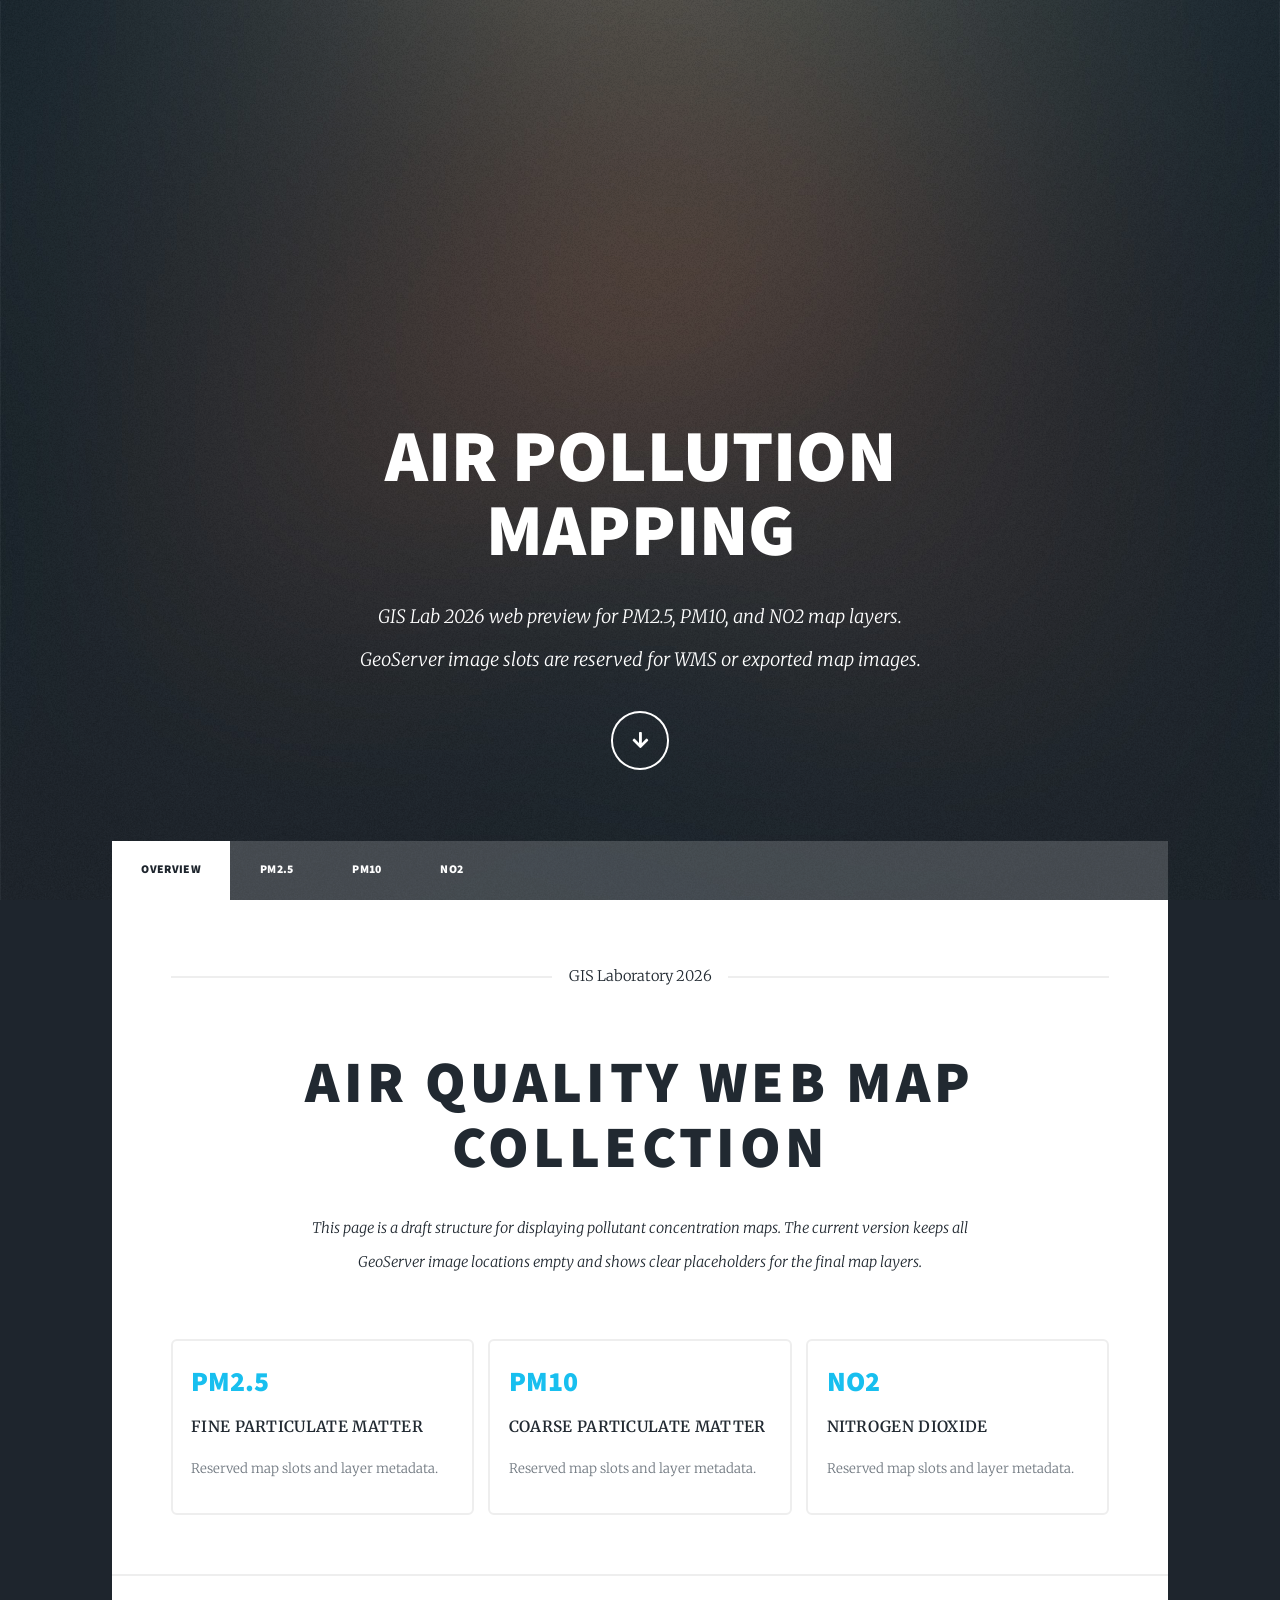
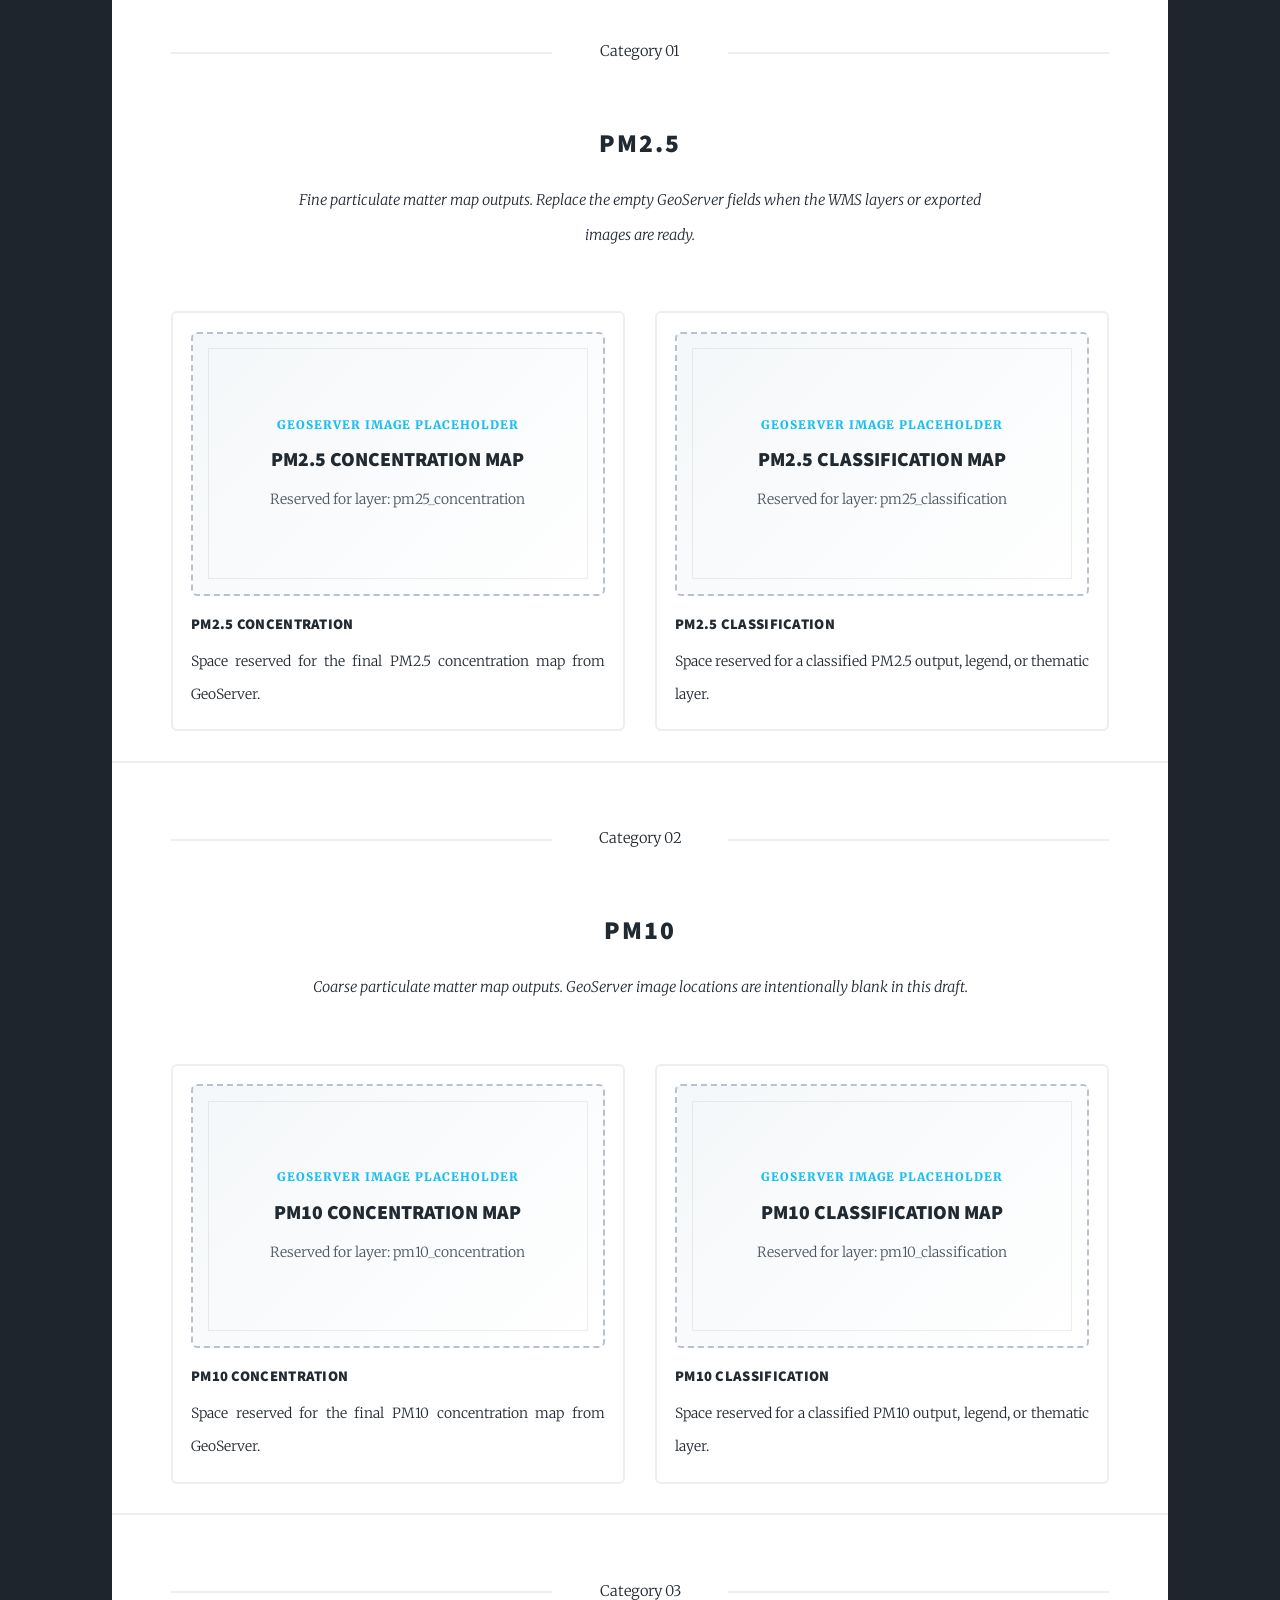
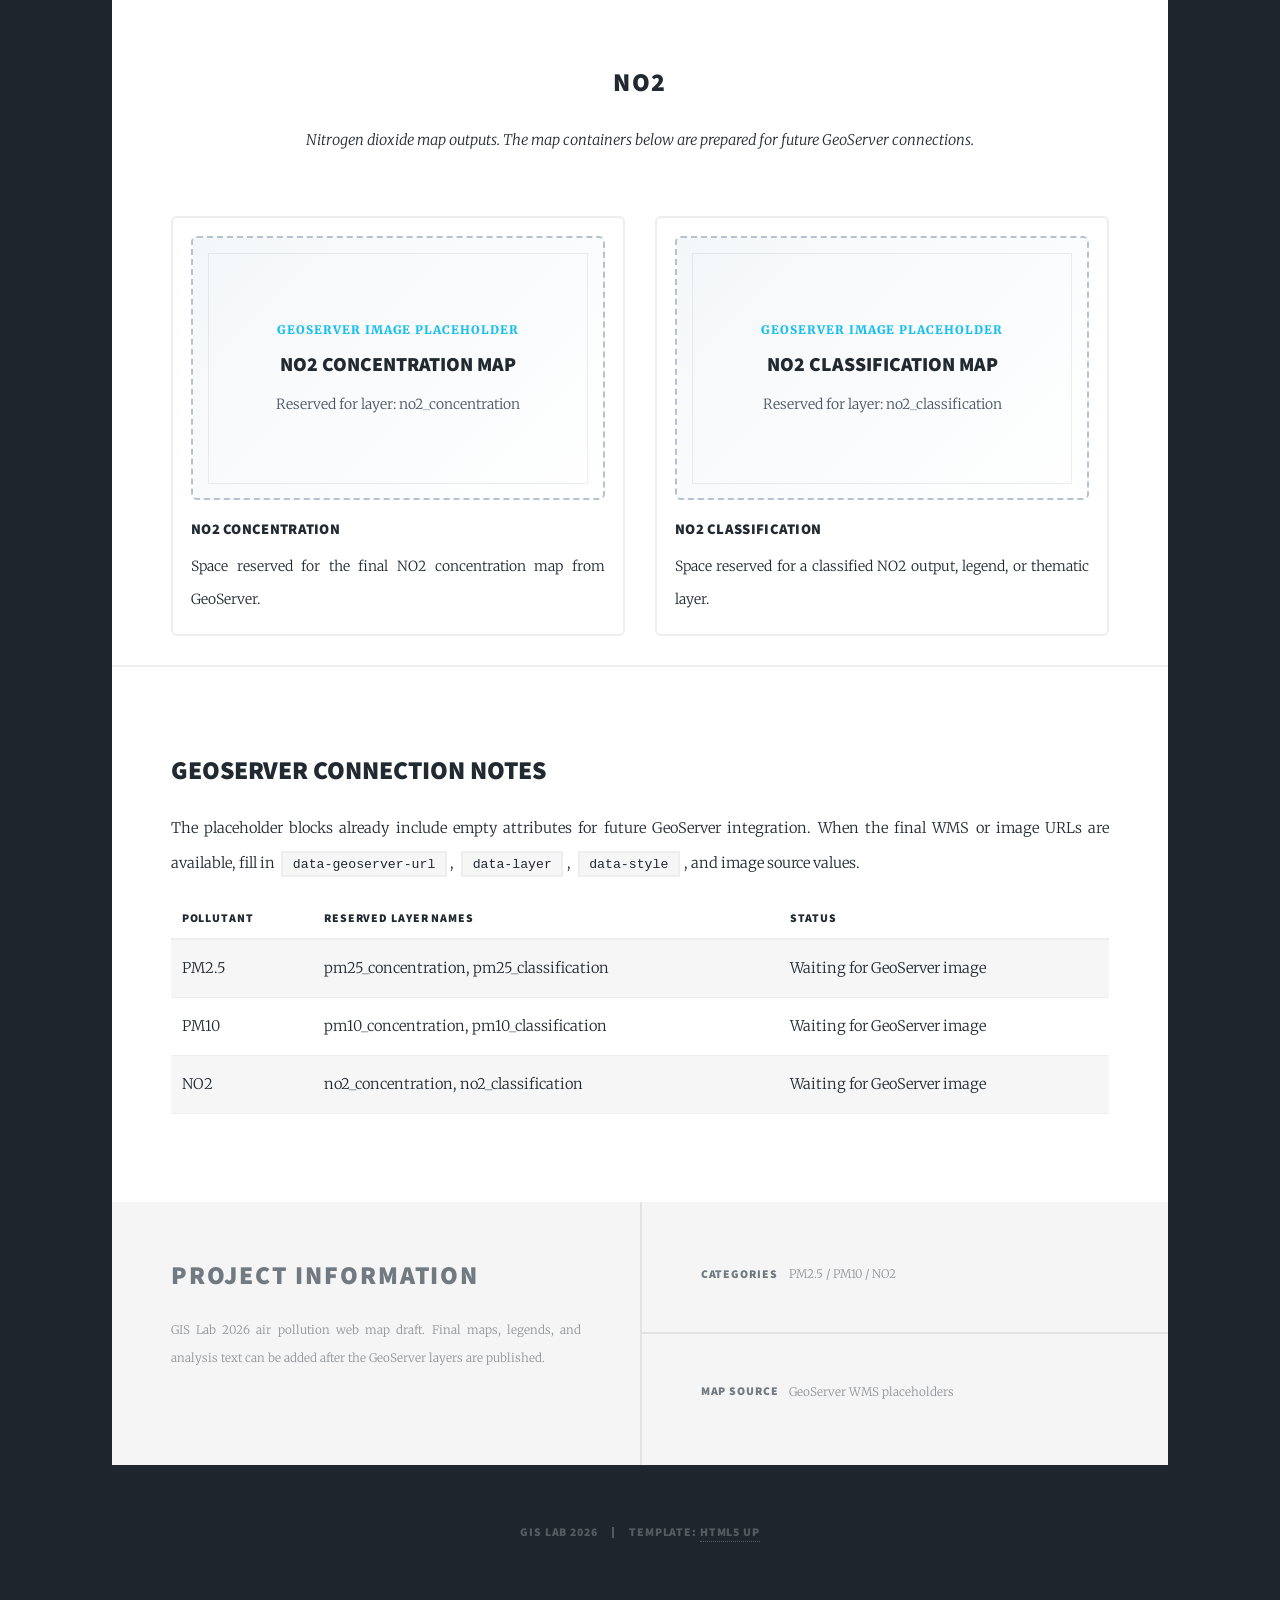
==== index.html @ e2fb0b2e "Restore original web project state" ====
﻿<!DOCTYPE HTML>
<!--
	Massively by HTML5 UP
	html5up.net | @ajlkn
	Free for personal and commercial use under the CCA 3.0 license (html5up.net/license)
-->
<html>
	<head>
		<title>GIS Lab 2026 - Air Pollution Maps</title>
		<meta charset="utf-8" />
		<meta name="viewport" content="width=device-width, initial-scale=1, user-scalable=no" />
		<link rel="stylesheet" href="assets/css/main.css" />
		<link rel="stylesheet" href="assets/css/custom.css" />
		<noscript><link rel="stylesheet" href="assets/css/noscript.css" /></noscript>
	</head>
	<body class="is-preload">

		<div id="wrapper" class="fade-in">

			<div id="intro">
				<h1>Air Pollution<br />Mapping</h1>
				<p>GIS Lab 2026 web preview for PM2.5, PM10, and NO2 map layers. <br />GeoServer image slots are reserved for WMS or exported map images.</p>
				<ul class="actions">
					<li><a href="#main" class="button icon solid solo fa-arrow-down scrolly">Continue</a></li>
				</ul>
			</div>

			<header id="header">
				<a href="index.html" class="logo">GIS Lab 2026</a>
			</header>

			<nav id="nav">
				<ul class="links">
					<li class="active"><a href="#overview">Overview</a></li>
					<li><a href="#pm25">PM2.5</a></li>
					<li><a href="#pm10">PM10</a></li>
					<li><a href="#no2">NO2</a></li>
				</ul>
			</nav>

			<div id="main">

				<article id="overview" class="post featured lab-overview">
					<header class="major">
						<span class="date">GIS Laboratory 2026</span>
						<h2>Air Quality Web Map Collection</h2>
						<p>This page is a draft structure for displaying pollutant concentration maps. The current version keeps all GeoServer image locations empty and shows clear placeholders for the final map layers.</p>
					</header>
					<div class="summary-grid">
						<a class="summary-tile" href="#pm25">
							<span class="summary-code">PM2.5</span>
							<strong>Fine particulate matter</strong>
							<small>Reserved map slots and layer metadata.</small>
						</a>
						<a class="summary-tile" href="#pm10">
							<span class="summary-code">PM10</span>
							<strong>Coarse particulate matter</strong>
							<small>Reserved map slots and layer metadata.</small>
						</a>
						<a class="summary-tile" href="#no2">
							<span class="summary-code">NO2</span>
							<strong>Nitrogen dioxide</strong>
							<small>Reserved map slots and layer metadata.</small>
						</a>
					</div>
				</article>

				<section class="pollutant-section" id="pm25">
					<header class="major section-heading">
						<span class="date">Category 01</span>
						<h2>PM2.5</h2>
						<p>Fine particulate matter map outputs. Replace the empty GeoServer fields when the WMS layers or exported images are ready.</p>
					</header>
					<div class="map-grid">
						<article class="map-card">
							<div class="geoserver-slot" data-pollutant="pm25" data-geoserver-url="" data-layer="pm25_concentration" data-style="" data-format="image/png">
								<span class="slot-kicker">GeoServer image placeholder</span>
								<strong>PM2.5 Concentration Map</strong>
								<p>Reserved for layer: pm25_concentration</p>
							</div>
							<h3>PM2.5 Concentration</h3>
							<p>Space reserved for the final PM2.5 concentration map from GeoServer.</p>
						</article>
						<article class="map-card">
							<div class="geoserver-slot" data-pollutant="pm25" data-geoserver-url="" data-layer="pm25_classification" data-style="" data-format="image/png">
								<span class="slot-kicker">GeoServer image placeholder</span>
								<strong>PM2.5 Classification Map</strong>
								<p>Reserved for layer: pm25_classification</p>
							</div>
							<h3>PM2.5 Classification</h3>
							<p>Space reserved for a classified PM2.5 output, legend, or thematic layer.</p>
						</article>
					</div>
				</section>

				<section class="pollutant-section" id="pm10">
					<header class="major section-heading">
						<span class="date">Category 02</span>
						<h2>PM10</h2>
						<p>Coarse particulate matter map outputs. GeoServer image locations are intentionally blank in this draft.</p>
					</header>
					<div class="map-grid">
						<article class="map-card">
							<div class="geoserver-slot" data-pollutant="pm10" data-geoserver-url="" data-layer="pm10_concentration" data-style="" data-format="image/png">
								<span class="slot-kicker">GeoServer image placeholder</span>
								<strong>PM10 Concentration Map</strong>
								<p>Reserved for layer: pm10_concentration</p>
							</div>
							<h3>PM10 Concentration</h3>
							<p>Space reserved for the final PM10 concentration map from GeoServer.</p>
						</article>
						<article class="map-card">
							<div class="geoserver-slot" data-pollutant="pm10" data-geoserver-url="" data-layer="pm10_classification" data-style="" data-format="image/png">
								<span class="slot-kicker">GeoServer image placeholder</span>
								<strong>PM10 Classification Map</strong>
								<p>Reserved for layer: pm10_classification</p>
							</div>
							<h3>PM10 Classification</h3>
							<p>Space reserved for a classified PM10 output, legend, or thematic layer.</p>
						</article>
					</div>
				</section>

				<section class="pollutant-section" id="no2">
					<header class="major section-heading">
						<span class="date">Category 03</span>
						<h2>NO2</h2>
						<p>Nitrogen dioxide map outputs. The map containers below are prepared for future GeoServer connections.</p>
					</header>
					<div class="map-grid">
						<article class="map-card">
							<div class="geoserver-slot" data-pollutant="no2" data-geoserver-url="" data-layer="no2_concentration" data-style="" data-format="image/png">
								<span class="slot-kicker">GeoServer image placeholder</span>
								<strong>NO2 Concentration Map</strong>
								<p>Reserved for layer: no2_concentration</p>
							</div>
							<h3>NO2 Concentration</h3>
							<p>Space reserved for the final NO2 concentration map from GeoServer.</p>
						</article>
						<article class="map-card">
							<div class="geoserver-slot" data-pollutant="no2" data-geoserver-url="" data-layer="no2_classification" data-style="" data-format="image/png">
								<span class="slot-kicker">GeoServer image placeholder</span>
								<strong>NO2 Classification Map</strong>
								<p>Reserved for layer: no2_classification</p>
							</div>
							<h3>NO2 Classification</h3>
							<p>Space reserved for a classified NO2 output, legend, or thematic layer.</p>
						</article>
					</div>
				</section>

				<section class="post lab-notes">
					<header>
						<h2>GeoServer Connection Notes</h2>
					</header>
					<p>The placeholder blocks already include empty attributes for future GeoServer integration. When the final WMS or image URLs are available, fill in <code>data-geoserver-url</code>, <code>data-layer</code>, <code>data-style</code>, and image source values.</p>
					<table>
						<thead>
							<tr>
								<th>Pollutant</th>
								<th>Reserved layer names</th>
								<th>Status</th>
							</tr>
						</thead>
						<tbody>
							<tr>
								<td>PM2.5</td>
								<td>pm25_concentration, pm25_classification</td>
								<td>Waiting for GeoServer image</td>
							</tr>
							<tr>
								<td>PM10</td>
								<td>pm10_concentration, pm10_classification</td>
								<td>Waiting for GeoServer image</td>
							</tr>
							<tr>
								<td>NO2</td>
								<td>no2_concentration, no2_classification</td>
								<td>Waiting for GeoServer image</td>
							</tr>
						</tbody>
					</table>
				</section>

			</div>

			<footer id="footer">
				<section>
					<h2>Project Information</h2>
					<p>GIS Lab 2026 air pollution web map draft. Final maps, legends, and analysis text can be added after the GeoServer layers are published.</p>
				</section>
				<section class="split contact">
					<section>
						<h3>Categories</h3>
						<p>PM2.5 / PM10 / NO2</p>
					</section>
					<section>
						<h3>Map Source</h3>
						<p>GeoServer WMS placeholders</p>
					</section>
				</section>
			</footer>

			<div id="copyright">
				<ul><li>GIS Lab 2026</li><li>Template: <a href="https://html5up.net">HTML5 UP</a></li></ul>
			</div>

		</div>

		<script src="assets/js/jquery.min.js"></script>
		<script src="assets/js/jquery.scrollex.min.js"></script>
		<script src="assets/js/jquery.scrolly.min.js"></script>
		<script src="assets/js/browser.min.js"></script>
		<script src="assets/js/breakpoints.min.js"></script>
		<script src="assets/js/util.js"></script>
		<script src="assets/js/main.js"></script>

	</body>
</html>
---- assets/css/main.css ----
@import url(fontawesome-all.min.css);
@import url("https://fonts.googleapis.com/css?family=Merriweather:300,700,300italic,700italic|Source+Sans+Pro:900");

/*
	Massively by HTML5 UP
	html5up.net | @ajlkn
	Free for personal and commercial use under the CCA 3.0 license (html5up.net/license)
*/

html, body, div, span, applet, object,
iframe, h1, h2, h3, h4, h5, h6, p, blockquote,
pre, a, abbr, acronym, address, big, cite,
code, del, dfn, em, img, ins, kbd, q, s, samp,
small, strike, strong, sub, sup, tt, var, b,
u, i, center, dl, dt, dd, ol, ul, li, fieldset,
form, label, legend, table, caption, tbody,
tfoot, thead, tr, th, td, article, aside,
canvas, details, embed, figure, figcaption,
footer, header, hgroup, menu, nav, output, ruby,
section, summary, time, mark, audio, video {
	margin: 0;
	padding: 0;
	border: 0;
	font-size: 100%;
	font: inherit;
	vertical-align: baseline;}

article, aside, details, figcaption, figure,
footer, header, hgroup, menu, nav, section {
	display: block;}

body {
	line-height: 1;
}

ol, ul {
	list-style: none;
}

blockquote, q {
	quotes: none;
}

	blockquote:before, blockquote:after, q:before, q:after {
		content: '';
		content: none;
	}

table {
	border-collapse: collapse;
	border-spacing: 0;
}

body {
	-webkit-text-size-adjust: none;
}

mark {
	background-color: transparent;
	color: inherit;
}

input::-moz-focus-inner {
	border: 0;
	padding: 0;
}

input, select, textarea {
	-moz-appearance: none;
	-webkit-appearance: none;
	-ms-appearance: none;
	appearance: none;
}

/* Basic */

	@-ms-viewport {
		width: device-width;
	}

	body {
		-ms-overflow-style: scrollbar;
	}

	@media screen and (max-width: 480px) {

		html, body {
			min-width: 320px;
		}

	}

	html {
		box-sizing: border-box;
	}

	*, *:before, *:after {
		box-sizing: inherit;
	}

	body {
		background-color: #1e252d;
	}

		body.is-preload *, body.is-preload *:before, body.is-preload *:after {
			-moz-animation: none !important;
			-webkit-animation: none !important;
			-ms-animation: none !important;
			animation: none !important;
			-moz-transition: none !important;
			-webkit-transition: none !important;
			-ms-transition: none !important;
			transition: none !important;
		}

/* Type */

	html {
		font-size: 16pt;
	}

		@media screen and (max-width: 1680px) {

			html {
				font-size: 12pt;
			}

		}

		@media screen and (max-width: 1280px) {

			html {
				font-size: 11pt;
			}

		}

		@media screen and (max-width: 360px) {

			html {
				font-size: 10pt;
			}

		}

	body {
		color: #212931;
	}

	body, input, select, textarea {
		font-family: "Merriweather", Georgia, serif;
		font-weight: 300;
		font-size: 1rem;
		line-height: 2.375;
	}

	a {
		-moz-transition: color 0.2s ease-in-out, background-color 0.2s ease-in-out, border-color 0.2s ease-in-out, box-shadow 0.2s ease-in-out;
		-webkit-transition: color 0.2s ease-in-out, background-color 0.2s ease-in-out, border-color 0.2s ease-in-out, box-shadow 0.2s ease-in-out;
		-ms-transition: color 0.2s ease-in-out, background-color 0.2s ease-in-out, border-color 0.2s ease-in-out, box-shadow 0.2s ease-in-out;
		transition: color 0.2s ease-in-out, background-color 0.2s ease-in-out, border-color 0.2s ease-in-out, box-shadow 0.2s ease-in-out;
		border-bottom: dotted 1px;
		text-decoration: none;
	}

		a:hover {
			border-bottom-color: transparent;
		}

	strong, b {
		font-weight: 600;
	}

	em, i {
		font-style: italic;
	}

	p {
		text-align: justify;
		margin: 0 0 2rem 0;
	}

	h1, h2, h3, h4, h5, h6 {
		font-family: "Source Sans Pro", Helvetica, sans-serif;
		font-weight: 900;
		line-height: 1.5;
		letter-spacing: 0.075em;
		text-transform: uppercase;
		margin: 0 0 1rem 0;
	}

		h1 a, h2 a, h3 a, h4 a, h5 a, h6 a {
			border-bottom: 0;
			color: inherit;
			text-decoration: none;
		}

	h1 {
		font-size: 4rem;
		line-height: 1.1;
		margin: 0 0 2rem 0;
	}

	h2 {
		font-size: 1.75rem;
		line-height: 1.3;
		margin: 0 0 1.5rem 0;
	}

	h3 {
		font-size: 1.25rem;
		margin: 0 0 1.5rem 0;
	}

	h4 {
		font-size: 1rem;
	}

	h5 {
		font-size: 0.9rem;
	}

	h6 {
		font-size: 0.8rem;
	}

	sub {
		font-size: 0.8rem;
		position: relative;
		top: 0.5rem;
	}

	sup {
		font-size: 0.8rem;
		position: relative;
		top: -0.5rem;
	}

	blockquote {
		border-left: solid 4px;
		font-style: italic;
		margin: 0 0 2rem 0;
		padding: 0.5rem 0 0.5rem 2rem;
	}

	code {
		border: solid 2px;
		font-family: "Courier New", monospace;
		font-size: 0.9rem;
		margin: 0 0.25rem;
		padding: 0.25rem 0.65rem;
	}

	pre {
		-webkit-overflow-scrolling: touch;
		font-family: "Courier New", monospace;
		font-size: 0.9rem;
		margin: 0 0 2rem 0;
	}

		pre code {
			display: block;
			line-height: 1.75;
			padding: 1rem 1.5rem;
			overflow-x: auto;
		}

	hr {
		border: 0;
		border-bottom: solid 2px;
		margin: 3rem 0;
	}

		hr.major {
			margin: 5rem 0;
		}

	.align-left {
		text-align: left;
	}

	.align-center {
		text-align: center;
	}

	.align-right {
		text-align: right;
	}

	input, select, textarea {
		color: #212931;
	}

	a {
		color: #212931;
		border-bottom-color: rgba(33, 41, 49, 0.5);
	}

		a:hover {
			border-bottom-color: transparent;
			color: #18bfef !important;
		}

	strong, b {
		color: #212931;
	}

	h1, h2, h3, h4, h5, h6 {
		color: #212931;
	}

	blockquote {
		border-left-color: #eeeeee;
	}

	code {
		background: rgba(220, 220, 220, 0.25);
		border-color: #eeeeee;
	}

	hr {
		border-bottom-color: #eeeeee;
	}

/* Row */

	.row {
		display: flex;
		flex-wrap: wrap;
		box-sizing: border-box;
		align-items: stretch;
	}

		.row > * {
			box-sizing: border-box;
		}

		.row.gtr-uniform > * > :last-child {
			margin-bottom: 0;
		}

		.row.aln-left {
			justify-content: flex-start;
		}

		.row.aln-center {
			justify-content: center;
		}

		.row.aln-right {
			justify-content: flex-end;
		}

		.row.aln-top {
			align-items: flex-start;
		}

		.row.aln-middle {
			align-items: center;
		}

		.row.aln-bottom {
			align-items: flex-end;
		}

		.row > .imp {
			order: -1;
		}

		.row > .col-1 {
			width: 8.33333%;
		}

		.row > .off-1 {
			margin-left: 8.33333%;
		}

		.row > .col-2 {
			width: 16.66667%;
		}

		.row > .off-2 {
			margin-left: 16.66667%;
		}

		.row > .col-3 {
			width: 25%;
		}

		.row > .off-3 {
			margin-left: 25%;
		}

		.row > .col-4 {
			width: 33.33333%;
		}

		.row > .off-4 {
			margin-left: 33.33333%;
		}

		.row > .col-5 {
			width: 41.66667%;
		}

		.row > .off-5 {
			margin-left: 41.66667%;
		}

		.row > .col-6 {
			width: 50%;
		}

		.row > .off-6 {
			margin-left: 50%;
		}

		.row > .col-7 {
			width: 58.33333%;
		}

		.row > .off-7 {
			margin-left: 58.33333%;
		}

		.row > .col-8 {
			width: 66.66667%;
		}

		.row > .off-8 {
			margin-left: 66.66667%;
		}

		.row > .col-9 {
			width: 75%;
		}

		.row > .off-9 {
			margin-left: 75%;
		}

		.row > .col-10 {
			width: 83.33333%;
		}

		.row > .off-10 {
			margin-left: 83.33333%;
		}

		.row > .col-11 {
			width: 91.66667%;
		}

		.row > .off-11 {
			margin-left: 91.66667%;
		}

		.row > .col-12 {
			width: 100%;
		}

		.row > .off-12 {
			margin-left: 100%;
		}

		.row.gtr-0 {
			margin-top: 0;
			margin-left: 0rem;
		}

			.row.gtr-0 > * {
				padding: 0 0 0 0rem;
			}

			.row.gtr-0.gtr-uniform {
				margin-top: 0rem;
			}

				.row.gtr-0.gtr-uniform > * {
					padding-top: 0rem;
				}

		.row.gtr-25 {
			margin-top: 0;
			margin-left: -0.375rem;
		}

			.row.gtr-25 > * {
				padding: 0 0 0 0.375rem;
			}

			.row.gtr-25.gtr-uniform {
				margin-top: -0.375rem;
			}

				.row.gtr-25.gtr-uniform > * {
					padding-top: 0.375rem;
				}

		.row.gtr-50 {
			margin-top: 0;
			margin-left: -0.75rem;
		}

			.row.gtr-50 > * {
				padding: 0 0 0 0.75rem;
			}

			.row.gtr-50.gtr-uniform {
				margin-top: -0.75rem;
			}

				.row.gtr-50.gtr-uniform > * {
					padding-top: 0.75rem;
				}

		.row {
			margin-top: 0;
			margin-left: -1.5rem;
		}

			.row > * {
				padding: 0 0 0 1.5rem;
			}

			.row.gtr-uniform {
				margin-top: -1.5rem;
			}

				.row.gtr-uniform > * {
					padding-top: 1.5rem;
				}

		.row.gtr-150 {
			margin-top: 0;
			margin-left: -2.25rem;
		}

			.row.gtr-150 > * {
				padding: 0 0 0 2.25rem;
			}

			.row.gtr-150.gtr-uniform {
				margin-top: -2.25rem;
			}

				.row.gtr-150.gtr-uniform > * {
					padding-top: 2.25rem;
				}

		.row.gtr-200 {
			margin-top: 0;
			margin-left: -3rem;
		}

			.row.gtr-200 > * {
				padding: 0 0 0 3rem;
			}

			.row.gtr-200.gtr-uniform {
				margin-top: -3rem;
			}

				.row.gtr-200.gtr-uniform > * {
					padding-top: 3rem;
				}

		@media screen and (max-width: 1680px) {

			.row {
				display: flex;
				flex-wrap: wrap;
				box-sizing: border-box;
				align-items: stretch;
			}

				.row > * {
					box-sizing: border-box;
				}

				.row.gtr-uniform > * > :last-child {
					margin-bottom: 0;
				}

				.row.aln-left {
					justify-content: flex-start;
				}

				.row.aln-center {
					justify-content: center;
				}

				.row.aln-right {
					justify-content: flex-end;
				}

				.row.aln-top {
					align-items: flex-start;
				}

				.row.aln-middle {
					align-items: center;
				}

				.row.aln-bottom {
					align-items: flex-end;
				}

				.row > .imp-xlarge {
					order: -1;
				}

				.row > .col-1-xlarge {
					width: 8.33333%;
				}

				.row > .off-1-xlarge {
					margin-left: 8.33333%;
				}

				.row > .col-2-xlarge {
					width: 16.66667%;
				}

				.row > .off-2-xlarge {
					margin-left: 16.66667%;
				}

				.row > .col-3-xlarge {
					width: 25%;
				}

				.row > .off-3-xlarge {
					margin-left: 25%;
				}

				.row > .col-4-xlarge {
					width: 33.33333%;
				}

				.row > .off-4-xlarge {
					margin-left: 33.33333%;
				}

				.row > .col-5-xlarge {
					width: 41.66667%;
				}

				.row > .off-5-xlarge {
					margin-left: 41.66667%;
				}

				.row > .col-6-xlarge {
					width: 50%;
				}

				.row > .off-6-xlarge {
					margin-left: 50%;
				}

				.row > .col-7-xlarge {
					width: 58.33333%;
				}

				.row > .off-7-xlarge {
					margin-left: 58.33333%;
				}

				.row > .col-8-xlarge {
					width: 66.66667%;
				}

				.row > .off-8-xlarge {
					margin-left: 66.66667%;
				}

				.row > .col-9-xlarge {
					width: 75%;
				}

				.row > .off-9-xlarge {
					margin-left: 75%;
				}

				.row > .col-10-xlarge {
					width: 83.33333%;
				}

				.row > .off-10-xlarge {
					margin-left: 83.33333%;
				}

				.row > .col-11-xlarge {
					width: 91.66667%;
				}

				.row > .off-11-xlarge {
					margin-left: 91.66667%;
				}

				.row > .col-12-xlarge {
					width: 100%;
				}

				.row > .off-12-xlarge {
					margin-left: 100%;
				}

				.row.gtr-0 {
					margin-top: 0;
					margin-left: 0rem;
				}

					.row.gtr-0 > * {
						padding: 0 0 0 0rem;
					}

					.row.gtr-0.gtr-uniform {
						margin-top: 0rem;
					}

						.row.gtr-0.gtr-uniform > * {
							padding-top: 0rem;
						}

				.row.gtr-25 {
					margin-top: 0;
					margin-left: -0.375rem;
				}

					.row.gtr-25 > * {
						padding: 0 0 0 0.375rem;
					}

					.row.gtr-25.gtr-uniform {
						margin-top: -0.375rem;
					}

						.row.gtr-25.gtr-uniform > * {
							padding-top: 0.375rem;
						}

				.row.gtr-50 {
					margin-top: 0;
					margin-left: -0.75rem;
				}

					.row.gtr-50 > * {
						padding: 0 0 0 0.75rem;
					}

					.row.gtr-50.gtr-uniform {
						margin-top: -0.75rem;
					}

						.row.gtr-50.gtr-uniform > * {
							padding-top: 0.75rem;
						}

				.row {
					margin-top: 0;
					margin-left: -1.5rem;
				}

					.row > * {
						padding: 0 0 0 1.5rem;
					}

					.row.gtr-uniform {
						margin-top: -1.5rem;
					}

						.row.gtr-uniform > * {
							padding-top: 1.5rem;
						}

				.row.gtr-150 {
					margin-top: 0;
					margin-left: -2.25rem;
				}

					.row.gtr-150 > * {
						padding: 0 0 0 2.25rem;
					}

					.row.gtr-150.gtr-uniform {
						margin-top: -2.25rem;
					}

						.row.gtr-150.gtr-uniform > * {
							padding-top: 2.25rem;
						}

				.row.gtr-200 {
					margin-top: 0;
					margin-left: -3rem;
				}

					.row.gtr-200 > * {
						padding: 0 0 0 3rem;
					}

					.row.gtr-200.gtr-uniform {
						margin-top: -3rem;
					}

						.row.gtr-200.gtr-uniform > * {
							padding-top: 3rem;
						}

		}

		@media screen and (max-width: 1280px) {

			.row {
				display: flex;
				flex-wrap: wrap;
				box-sizing: border-box;
				align-items: stretch;
			}

				.row > * {
					box-sizing: border-box;
				}

				.row.gtr-uniform > * > :last-child {
					margin-bottom: 0;
				}

				.row.aln-left {
					justify-content: flex-start;
				}

				.row.aln-center {
					justify-content: center;
				}

				.row.aln-right {
					justify-content: flex-end;
				}

				.row.aln-top {
					align-items: flex-start;
				}

				.row.aln-middle {
					align-items: center;
				}

				.row.aln-bottom {
					align-items: flex-end;
				}

				.row > .imp-large {
					order: -1;
				}

				.row > .col-1-large {
					width: 8.33333%;
				}

				.row > .off-1-large {
					margin-left: 8.33333%;
				}

				.row > .col-2-large {
					width: 16.66667%;
				}

				.row > .off-2-large {
					margin-left: 16.66667%;
				}

				.row > .col-3-large {
					width: 25%;
				}

				.row > .off-3-large {
					margin-left: 25%;
				}

				.row > .col-4-large {
					width: 33.33333%;
				}

				.row > .off-4-large {
					margin-left: 33.33333%;
				}

				.row > .col-5-large {
					width: 41.66667%;
				}

				.row > .off-5-large {
					margin-left: 41.66667%;
				}

				.row > .col-6-large {
					width: 50%;
				}

				.row > .off-6-large {
					margin-left: 50%;
				}

				.row > .col-7-large {
					width: 58.33333%;
				}

				.row > .off-7-large {
					margin-left: 58.33333%;
				}

				.row > .col-8-large {
					width: 66.66667%;
				}

				.row > .off-8-large {
					margin-left: 66.66667%;
				}

				.row > .col-9-large {
					width: 75%;
				}

				.row > .off-9-large {
					margin-left: 75%;
				}

				.row > .col-10-large {
					width: 83.33333%;
				}

				.row > .off-10-large {
					margin-left: 83.33333%;
				}

				.row > .col-11-large {
					width: 91.66667%;
				}

				.row > .off-11-large {
					margin-left: 91.66667%;
				}

				.row > .col-12-large {
					width: 100%;
				}

				.row > .off-12-large {
					margin-left: 100%;
				}

				.row.gtr-0 {
					margin-top: 0;
					margin-left: 0rem;
				}

					.row.gtr-0 > * {
						padding: 0 0 0 0rem;
					}

					.row.gtr-0.gtr-uniform {
						margin-top: 0rem;
					}

						.row.gtr-0.gtr-uniform > * {
							padding-top: 0rem;
						}

				.row.gtr-25 {
					margin-top: 0;
					margin-left: -0.375rem;
				}

					.row.gtr-25 > * {
						padding: 0 0 0 0.375rem;
					}

					.row.gtr-25.gtr-uniform {
						margin-top: -0.375rem;
					}

						.row.gtr-25.gtr-uniform > * {
							padding-top: 0.375rem;
						}

				.row.gtr-50 {
					margin-top: 0;
					margin-left: -0.75rem;
				}

					.row.gtr-50 > * {
						padding: 0 0 0 0.75rem;
					}

					.row.gtr-50.gtr-uniform {
						margin-top: -0.75rem;
					}

						.row.gtr-50.gtr-uniform > * {
							padding-top: 0.75rem;
						}

				.row {
					margin-top: 0;
					margin-left: -1.5rem;
				}

					.row > * {
						padding: 0 0 0 1.5rem;
					}

					.row.gtr-uniform {
						margin-top: -1.5rem;
					}

						.row.gtr-uniform > * {
							padding-top: 1.5rem;
						}

				.row.gtr-150 {
					margin-top: 0;
					margin-left: -2.25rem;
				}

					.row.gtr-150 > * {
						padding: 0 0 0 2.25rem;
					}

					.row.gtr-150.gtr-uniform {
						margin-top: -2.25rem;
					}

						.row.gtr-150.gtr-uniform > * {
							padding-top: 2.25rem;
						}

				.row.gtr-200 {
					margin-top: 0;
					margin-left: -3rem;
				}

					.row.gtr-200 > * {
						padding: 0 0 0 3rem;
					}

					.row.gtr-200.gtr-uniform {
						margin-top: -3rem;
					}

						.row.gtr-200.gtr-uniform > * {
							padding-top: 3rem;
						}

		}

		@media screen and (max-width: 980px) {

			.row {
				display: flex;
				flex-wrap: wrap;
				box-sizing: border-box;
				align-items: stretch;
			}

				.row > * {
					box-sizing: border-box;
				}

				.row.gtr-uniform > * > :last-child {
					margin-bottom: 0;
				}

				.row.aln-left {
					justify-content: flex-start;
				}

				.row.aln-center {
					justify-content: center;
				}

				.row.aln-right {
					justify-content: flex-end;
				}

				.row.aln-top {
					align-items: flex-start;
				}

				.row.aln-middle {
					align-items: center;
				}

				.row.aln-bottom {
					align-items: flex-end;
				}

				.row > .imp-medium {
					order: -1;
				}

				.row > .col-1-medium {
					width: 8.33333%;
				}

				.row > .off-1-medium {
					margin-left: 8.33333%;
				}

				.row > .col-2-medium {
					width: 16.66667%;
				}

				.row > .off-2-medium {
					margin-left: 16.66667%;
				}

				.row > .col-3-medium {
					width: 25%;
				}

				.row > .off-3-medium {
					margin-left: 25%;
				}

				.row > .col-4-medium {
					width: 33.33333%;
				}

				.row > .off-4-medium {
					margin-left: 33.33333%;
				}

				.row > .col-5-medium {
					width: 41.66667%;
				}

				.row > .off-5-medium {
					margin-left: 41.66667%;
				}

				.row > .col-6-medium {
					width: 50%;
				}

				.row > .off-6-medium {
					margin-left: 50%;
				}

				.row > .col-7-medium {
					width: 58.33333%;
				}

				.row > .off-7-medium {
					margin-left: 58.33333%;
				}

				.row > .col-8-medium {
					width: 66.66667%;
				}

				.row > .off-8-medium {
					margin-left: 66.66667%;
				}

				.row > .col-9-medium {
					width: 75%;
				}

				.row > .off-9-medium {
					margin-left: 75%;
				}

				.row > .col-10-medium {
					width: 83.33333%;
				}

				.row > .off-10-medium {
					margin-left: 83.33333%;
				}

				.row > .col-11-medium {
					width: 91.66667%;
				}

				.row > .off-11-medium {
					margin-left: 91.66667%;
				}

				.row > .col-12-medium {
					width: 100%;
				}

				.row > .off-12-medium {
					margin-left: 100%;
				}

				.row.gtr-0 {
					margin-top: 0;
					margin-left: 0rem;
				}

					.row.gtr-0 > * {
						padding: 0 0 0 0rem;
					}

					.row.gtr-0.gtr-uniform {
						margin-top: 0rem;
					}

						.row.gtr-0.gtr-uniform > * {
							padding-top: 0rem;
						}

				.row.gtr-25 {
					margin-top: 0;
					margin-left: -0.375rem;
				}

					.row.gtr-25 > * {
						padding: 0 0 0 0.375rem;
					}

					.row.gtr-25.gtr-uniform {
						margin-top: -0.375rem;
					}

						.row.gtr-25.gtr-uniform > * {
							padding-top: 0.375rem;
						}

				.row.gtr-50 {
					margin-top: 0;
					margin-left: -0.75rem;
				}

					.row.gtr-50 > * {
						padding: 0 0 0 0.75rem;
					}

					.row.gtr-50.gtr-uniform {
						margin-top: -0.75rem;
					}

						.row.gtr-50.gtr-uniform > * {
							padding-top: 0.75rem;
						}

				.row {
					margin-top: 0;
					margin-left: -1.5rem;
				}

					.row > * {
						padding: 0 0 0 1.5rem;
					}

					.row.gtr-uniform {
						margin-top: -1.5rem;
					}

						.row.gtr-uniform > * {
							padding-top: 1.5rem;
						}

				.row.gtr-150 {
					margin-top: 0;
					margin-left: -2.25rem;
				}

					.row.gtr-150 > * {
						padding: 0 0 0 2.25rem;
					}

					.row.gtr-150.gtr-uniform {
						margin-top: -2.25rem;
					}

						.row.gtr-150.gtr-uniform > * {
							padding-top: 2.25rem;
						}

				.row.gtr-200 {
					margin-top: 0;
					margin-left: -3rem;
				}

					.row.gtr-200 > * {
						padding: 0 0 0 3rem;
					}

					.row.gtr-200.gtr-uniform {
						margin-top: -3rem;
					}

						.row.gtr-200.gtr-uniform > * {
							padding-top: 3rem;
						}

		}

		@media screen and (max-width: 736px) {

			.row {
				display: flex;
				flex-wrap: wrap;
				box-sizing: border-box;
				align-items: stretch;
			}

				.row > * {
					box-sizing: border-box;
				}

				.row.gtr-uniform > * > :last-child {
					margin-bottom: 0;
				}

				.row.aln-left {
					justify-content: flex-start;
				}

				.row.aln-center {
					justify-content: center;
				}

				.row.aln-right {
					justify-content: flex-end;
				}

				.row.aln-top {
					align-items: flex-start;
				}

				.row.aln-middle {
					align-items: center;
				}

				.row.aln-bottom {
					align-items: flex-end;
				}

				.row > .imp-small {
					order: -1;
				}

				.row > .col-1-small {
					width: 8.33333%;
				}

				.row > .off-1-small {
					margin-left: 8.33333%;
				}

				.row > .col-2-small {
					width: 16.66667%;
				}

				.row > .off-2-small {
					margin-left: 16.66667%;
				}

				.row > .col-3-small {
					width: 25%;
				}

				.row > .off-3-small {
					margin-left: 25%;
				}

				.row > .col-4-small {
					width: 33.33333%;
				}

				.row > .off-4-small {
					margin-left: 33.33333%;
				}

				.row > .col-5-small {
					width: 41.66667%;
				}

				.row > .off-5-small {
					margin-left: 41.66667%;
				}

				.row > .col-6-small {
					width: 50%;
				}

				.row > .off-6-small {
					margin-left: 50%;
				}

				.row > .col-7-small {
					width: 58.33333%;
				}

				.row > .off-7-small {
					margin-left: 58.33333%;
				}

				.row > .col-8-small {
					width: 66.66667%;
				}

				.row > .off-8-small {
					margin-left: 66.66667%;
				}

				.row > .col-9-small {
					width: 75%;
				}

				.row > .off-9-small {
					margin-left: 75%;
				}

				.row > .col-10-small {
					width: 83.33333%;
				}

				.row > .off-10-small {
					margin-left: 83.33333%;
				}

				.row > .col-11-small {
					width: 91.66667%;
				}

				.row > .off-11-small {
					margin-left: 91.66667%;
				}

				.row > .col-12-small {
					width: 100%;
				}

				.row > .off-12-small {
					margin-left: 100%;
				}

				.row.gtr-0 {
					margin-top: 0;
					margin-left: 0rem;
				}

					.row.gtr-0 > * {
						padding: 0 0 0 0rem;
					}

					.row.gtr-0.gtr-uniform {
						margin-top: 0rem;
					}

						.row.gtr-0.gtr-uniform > * {
							padding-top: 0rem;
						}

				.row.gtr-25 {
					margin-top: 0;
					margin-left: -0.375rem;
				}

					.row.gtr-25 > * {
						padding: 0 0 0 0.375rem;
					}

					.row.gtr-25.gtr-uniform {
						margin-top: -0.375rem;
					}

						.row.gtr-25.gtr-uniform > * {
							padding-top: 0.375rem;
						}

				.row.gtr-50 {
					margin-top: 0;
					margin-left: -0.75rem;
				}

					.row.gtr-50 > * {
						padding: 0 0 0 0.75rem;
					}

					.row.gtr-50.gtr-uniform {
						margin-top: -0.75rem;
					}

						.row.gtr-50.gtr-uniform > * {
							padding-top: 0.75rem;
						}

				.row {
					margin-top: 0;
					margin-left: -1.5rem;
				}

					.row > * {
						padding: 0 0 0 1.5rem;
					}

					.row.gtr-uniform {
						margin-top: -1.5rem;
					}

						.row.gtr-uniform > * {
							padding-top: 1.5rem;
						}

				.row.gtr-150 {
					margin-top: 0;
					margin-left: -2.25rem;
				}

					.row.gtr-150 > * {
						padding: 0 0 0 2.25rem;
					}

					.row.gtr-150.gtr-uniform {
						margin-top: -2.25rem;
					}

						.row.gtr-150.gtr-uniform > * {
							padding-top: 2.25rem;
						}

				.row.gtr-200 {
					margin-top: 0;
					margin-left: -3rem;
				}

					.row.gtr-200 > * {
						padding: 0 0 0 3rem;
					}

					.row.gtr-200.gtr-uniform {
						margin-top: -3rem;
					}

						.row.gtr-200.gtr-uniform > * {
							padding-top: 3rem;
						}

		}

		@media screen and (max-width: 480px) {

			.row {
				display: flex;
				flex-wrap: wrap;
				box-sizing: border-box;
				align-items: stretch;
			}

				.row > * {
					box-sizing: border-box;
				}

				.row.gtr-uniform > * > :last-child {
					margin-bottom: 0;
				}

				.row.aln-left {
					justify-content: flex-start;
				}

				.row.aln-center {
					justify-content: center;
				}

				.row.aln-right {
					justify-content: flex-end;
				}

				.row.aln-top {
					align-items: flex-start;
				}

				.row.aln-middle {
					align-items: center;
				}

				.row.aln-bottom {
					align-items: flex-end;
				}

				.row > .imp-xsmall {
					order: -1;
				}

				.row > .col-1-xsmall {
					width: 8.33333%;
				}

				.row > .off-1-xsmall {
					margin-left: 8.33333%;
				}

				.row > .col-2-xsmall {
					width: 16.66667%;
				}

				.row > .off-2-xsmall {
					margin-left: 16.66667%;
				}

				.row > .col-3-xsmall {
					width: 25%;
				}

				.row > .off-3-xsmall {
					margin-left: 25%;
				}

				.row > .col-4-xsmall {
					width: 33.33333%;
				}

				.row > .off-4-xsmall {
					margin-left: 33.33333%;
				}

				.row > .col-5-xsmall {
					width: 41.66667%;
				}

				.row > .off-5-xsmall {
					margin-left: 41.66667%;
				}

				.row > .col-6-xsmall {
					width: 50%;
				}

				.row > .off-6-xsmall {
					margin-left: 50%;
				}

				.row > .col-7-xsmall {
					width: 58.33333%;
				}

				.row > .off-7-xsmall {
					margin-left: 58.33333%;
				}

				.row > .col-8-xsmall {
					width: 66.66667%;
				}

				.row > .off-8-xsmall {
					margin-left: 66.66667%;
				}

				.row > .col-9-xsmall {
					width: 75%;
				}

				.row > .off-9-xsmall {
					margin-left: 75%;
				}

				.row > .col-10-xsmall {
					width: 83.33333%;
				}

				.row > .off-10-xsmall {
					margin-left: 83.33333%;
				}

				.row > .col-11-xsmall {
					width: 91.66667%;
				}

				.row > .off-11-xsmall {
					margin-left: 91.66667%;
				}

				.row > .col-12-xsmall {
					width: 100%;
				}

				.row > .off-12-xsmall {
					margin-left: 100%;
				}

				.row.gtr-0 {
					margin-top: 0;
					margin-left: 0rem;
				}

					.row.gtr-0 > * {
						padding: 0 0 0 0rem;
					}

					.row.gtr-0.gtr-uniform {
						margin-top: 0rem;
					}

						.row.gtr-0.gtr-uniform > * {
							padding-top: 0rem;
						}

				.row.gtr-25 {
					margin-top: 0;
					margin-left: -0.375rem;
				}

					.row.gtr-25 > * {
						padding: 0 0 0 0.375rem;
					}

					.row.gtr-25.gtr-uniform {
						margin-top: -0.375rem;
					}

						.row.gtr-25.gtr-uniform > * {
							padding-top: 0.375rem;
						}

				.row.gtr-50 {
					margin-top: 0;
					margin-left: -0.75rem;
				}

					.row.gtr-50 > * {
						padding: 0 0 0 0.75rem;
					}

					.row.gtr-50.gtr-uniform {
						margin-top: -0.75rem;
					}

						.row.gtr-50.gtr-uniform > * {
							padding-top: 0.75rem;
						}

				.row {
					margin-top: 0;
					margin-left: -1.5rem;
				}

					.row > * {
						padding: 0 0 0 1.5rem;
					}

					.row.gtr-uniform {
						margin-top: -1.5rem;
					}

						.row.gtr-uniform > * {
							padding-top: 1.5rem;
						}

				.row.gtr-150 {
					margin-top: 0;
					margin-left: -2.25rem;
				}

					.row.gtr-150 > * {
						padding: 0 0 0 2.25rem;
					}

					.row.gtr-150.gtr-uniform {
						margin-top: -2.25rem;
					}

						.row.gtr-150.gtr-uniform > * {
							padding-top: 2.25rem;
						}

				.row.gtr-200 {
					margin-top: 0;
					margin-left: -3rem;
				}

					.row.gtr-200 > * {
						padding: 0 0 0 3rem;
					}

					.row.gtr-200.gtr-uniform {
						margin-top: -3rem;
					}

						.row.gtr-200.gtr-uniform > * {
							padding-top: 3rem;
						}

		}

		@media screen and (max-width: 360px) {

			.row {
				display: flex;
				flex-wrap: wrap;
				box-sizing: border-box;
				align-items: stretch;
			}

				.row > * {
					box-sizing: border-box;
				}

				.row.gtr-uniform > * > :last-child {
					margin-bottom: 0;
				}

				.row.aln-left {
					justify-content: flex-start;
				}

				.row.aln-center {
					justify-content: center;
				}

				.row.aln-right {
					justify-content: flex-end;
				}

				.row.aln-top {
					align-items: flex-start;
				}

				.row.aln-middle {
					align-items: center;
				}

				.row.aln-bottom {
					align-items: flex-end;
				}

				.row > .imp-xxsmall {
					order: -1;
				}

				.row > .col-1-xxsmall {
					width: 8.33333%;
				}

				.row > .off-1-xxsmall {
					margin-left: 8.33333%;
				}

				.row > .col-2-xxsmall {
					width: 16.66667%;
				}

				.row > .off-2-xxsmall {
					margin-left: 16.66667%;
				}

				.row > .col-3-xxsmall {
					width: 25%;
				}

				.row > .off-3-xxsmall {
					margin-left: 25%;
				}

				.row > .col-4-xxsmall {
					width: 33.33333%;
				}

				.row > .off-4-xxsmall {
					margin-left: 33.33333%;
				}

				.row > .col-5-xxsmall {
					width: 41.66667%;
				}

				.row > .off-5-xxsmall {
					margin-left: 41.66667%;
				}

				.row > .col-6-xxsmall {
					width: 50%;
				}

				.row > .off-6-xxsmall {
					margin-left: 50%;
				}

				.row > .col-7-xxsmall {
					width: 58.33333%;
				}

				.row > .off-7-xxsmall {
					margin-left: 58.33333%;
				}

				.row > .col-8-xxsmall {
					width: 66.66667%;
				}

				.row > .off-8-xxsmall {
					margin-left: 66.66667%;
				}

				.row > .col-9-xxsmall {
					width: 75%;
				}

				.row > .off-9-xxsmall {
					margin-left: 75%;
				}

				.row > .col-10-xxsmall {
					width: 83.33333%;
				}

				.row > .off-10-xxsmall {
					margin-left: 83.33333%;
				}

				.row > .col-11-xxsmall {
					width: 91.66667%;
				}

				.row > .off-11-xxsmall {
					margin-left: 91.66667%;
				}

				.row > .col-12-xxsmall {
					width: 100%;
				}

				.row > .off-12-xxsmall {
					margin-left: 100%;
				}

				.row.gtr-0 {
					margin-top: 0;
					margin-left: 0rem;
				}

					.row.gtr-0 > * {
						padding: 0 0 0 0rem;
					}

					.row.gtr-0.gtr-uniform {
						margin-top: 0rem;
					}

						.row.gtr-0.gtr-uniform > * {
							padding-top: 0rem;
						}

				.row.gtr-25 {
					margin-top: 0;
					margin-left: -0.375rem;
				}

					.row.gtr-25 > * {
						padding: 0 0 0 0.375rem;
					}

					.row.gtr-25.gtr-uniform {
						margin-top: -0.375rem;
					}

						.row.gtr-25.gtr-uniform > * {
							padding-top: 0.375rem;
						}

				.row.gtr-50 {
					margin-top: 0;
					margin-left: -0.75rem;
				}

					.row.gtr-50 > * {
						padding: 0 0 0 0.75rem;
					}

					.row.gtr-50.gtr-uniform {
						margin-top: -0.75rem;
					}

						.row.gtr-50.gtr-uniform > * {
							padding-top: 0.75rem;
						}

				.row {
					margin-top: 0;
					margin-left: -1.5rem;
				}

					.row > * {
						padding: 0 0 0 1.5rem;
					}

					.row.gtr-uniform {
						margin-top: -1.5rem;
					}

						.row.gtr-uniform > * {
							padding-top: 1.5rem;
						}

				.row.gtr-150 {
					margin-top: 0;
					margin-left: -2.25rem;
				}

					.row.gtr-150 > * {
						padding: 0 0 0 2.25rem;
					}

					.row.gtr-150.gtr-uniform {
						margin-top: -2.25rem;
					}

						.row.gtr-150.gtr-uniform > * {
							padding-top: 2.25rem;
						}

				.row.gtr-200 {
					margin-top: 0;
					margin-left: -3rem;
				}

					.row.gtr-200 > * {
						padding: 0 0 0 3rem;
					}

					.row.gtr-200.gtr-uniform {
						margin-top: -3rem;
					}

						.row.gtr-200.gtr-uniform > * {
							padding-top: 3rem;
						}

		}

/* Box */

	.box {
		border: solid 2px;
		margin-bottom: 2rem;
		padding: 1.5rem;
	}

		.box > :last-child,
		.box > :last-child > :last-child,
		.box > :last-child > :last-child > :last-child {
			margin-bottom: 0;
		}

		.box.alt {
			border: 0;
			border-radius: 0;
			padding: 0;
		}

	.box {
		border-color: #eeeeee;
	}

/* Button */

	input[type="submit"],
	input[type="reset"],
	input[type="button"],
	button,
	.button {
		-moz-appearance: none;
		-webkit-appearance: none;
		-ms-appearance: none;
		appearance: none;
		-moz-transition: background-color 0.2s ease-in-out, box-shadow 0.2s ease-in-out, color 0.2s ease-in-out;
		-webkit-transition: background-color 0.2s ease-in-out, box-shadow 0.2s ease-in-out, color 0.2s ease-in-out;
		-ms-transition: background-color 0.2s ease-in-out, box-shadow 0.2s ease-in-out, color 0.2s ease-in-out;
		transition: background-color 0.2s ease-in-out, box-shadow 0.2s ease-in-out, color 0.2s ease-in-out;
		border: 0;
		border-radius: 0;
		cursor: pointer;
		display: inline-block;
		font-family: "Source Sans Pro", Helvetica, sans-serif;
		font-size: 0.8rem;
		font-weight: 900;
		letter-spacing: 0.075em;
		height: 3rem;
		line-height: 3rem;
		padding: 0 2rem;
		text-align: center;
		text-decoration: none;
		text-transform: uppercase;
		white-space: nowrap;
	}

		input[type="submit"].icon:before,
		input[type="reset"].icon:before,
		input[type="button"].icon:before,
		button.icon:before,
		.button.icon:before {
			margin-right: 0.5rem;
		}

		input[type="submit"].icon.solo,
		input[type="reset"].icon.solo,
		input[type="button"].icon.solo,
		button.icon.solo,
		.button.icon.solo {
			position: relative;
			width: 4rem;
			height: 4rem;
			line-height: 4rem;
			border-radius: 4rem;
			text-indent: 4rem;
			overflow: hidden;
			padding: 0;
			white-space: nowrap;
		}

			input[type="submit"].icon.solo:before,
			input[type="reset"].icon.solo:before,
			input[type="button"].icon.solo:before,
			button.icon.solo:before,
			.button.icon.solo:before {
				position: absolute;
				display: block;
				top: 0;
				left: 0;
				width: inherit;
				height: inherit;
				line-height: inherit;
				font-size: 1.25rem;
				margin-right: 0;
				text-align: center;
				text-indent: 0;
			}

		input[type="submit"].fit,
		input[type="reset"].fit,
		input[type="button"].fit,
		button.fit,
		.button.fit {
			width: 100%;
		}

		input[type="submit"].small,
		input[type="reset"].small,
		input[type="button"].small,
		button.small,
		.button.small {
			font-size: 0.7rem;
			height: 2.5rem;
			line-height: 2.5rem;
			padding: 0 1.5rem;
		}

		input[type="submit"].large,
		input[type="reset"].large,
		input[type="button"].large,
		button.large,
		.button.large {
			font-size: 0.9rem;
			height: 3.5rem;
			line-height: 3.5rem;
			padding: 0 2.75rem;
		}

		@media screen and (max-width: 980px) {

			input[type="submit"],
			input[type="reset"],
			input[type="button"],
			button,
			.button {
				font-size: 0.9rem;
				height: 3.25rem;
				line-height: 3.25rem;
			}

				input[type="submit"].large,
				input[type="reset"].large,
				input[type="button"].large,
				button.large,
				.button.large {
					font-size: 1rem;
					height: 3.75rem;
					line-height: 3.75rem;
				}

		}

		input[type="submit"].disabled, input[type="submit"]:disabled,
		input[type="reset"].disabled,
		input[type="reset"]:disabled,
		input[type="button"].disabled,
		input[type="button"]:disabled,
		button.disabled,
		button:disabled,
		.button.disabled,
		.button:disabled {
			pointer-events: none;
			opacity: 0.25;
		}

	input[type="submit"],
	input[type="reset"],
	input[type="button"],
	button,
	.button {
		background-color: transparent;
		box-shadow: inset 0 0 0 2px #212931;
		color: #212931 !important;
	}

		input[type="submit"]:hover,
		input[type="reset"]:hover,
		input[type="button"]:hover,
		button:hover,
		.button:hover {
			box-shadow: inset 0 0 0 2px #18bfef;
			color: #18bfef !important;
		}

		input[type="submit"].primary,
		input[type="reset"].primary,
		input[type="button"].primary,
		button.primary,
		.button.primary {
			background-color: #212931;
			box-shadow: none;
			color: #ffffff !important;
		}

			input[type="submit"].primary:hover,
			input[type="reset"].primary:hover,
			input[type="button"].primary:hover,
			button.primary:hover,
			.button.primary:hover {
				background-color: #18bfef;
			}

/* Form */

	form {
		margin: 0 0 2rem 0;
	}

		form > :last-child {
			margin-bottom: 0;
		}

		form > .fields {
			display: -moz-flex;
			display: -webkit-flex;
			display: -ms-flex;
			display: flex;
			-moz-flex-wrap: wrap;
			-webkit-flex-wrap: wrap;
			-ms-flex-wrap: wrap;
			flex-wrap: wrap;
			width: calc(100% + 3rem);
			margin: -1.5rem 0 2rem -1.5rem;
		}

			form > .fields > .field {
				-moz-flex-grow: 0;
				-webkit-flex-grow: 0;
				-ms-flex-grow: 0;
				flex-grow: 0;
				-moz-flex-shrink: 0;
				-webkit-flex-shrink: 0;
				-ms-flex-shrink: 0;
				flex-shrink: 0;
				padding: 1.5rem 0 0 1.5rem;
				width: calc(100% - 1.5rem);
			}

				form > .fields > .field.half {
					width: calc(50% - 0.75rem);
				}

				form > .fields > .field.third {
					width: calc(100%/3 - 0.5rem);
				}

				form > .fields > .field.quarter {
					width: calc(25% - 0.375rem);
				}

		@media screen and (max-width: 480px) {

			form > .fields {
				width: calc(100% + 3rem);
				margin: -1.5rem 0 2rem -1.5rem;
			}

				form > .fields > .field {
					padding: 1.5rem 0 0 1.5rem;
					width: calc(100% - 1.5rem);
				}

					form > .fields > .field.half {
						width: calc(100% - 1.5rem);
					}

					form > .fields > .field.third {
						width: calc(100% - 1.5rem);
					}

					form > .fields > .field.quarter {
						width: calc(100% - 1.5rem);
					}

		}

	label {
		display: block;
		font-family: "Source Sans Pro", Helvetica, sans-serif;
		font-weight: 900;
		line-height: 1.5;
		letter-spacing: 0.075em;
		font-size: 0.8rem;
		text-transform: uppercase;
		margin: 0 0 0.75rem 0;
	}

		@media screen and (max-width: 980px) {

			label {
				font-size: 0.9rem;
			}

		}

	input[type="text"],
	input[type="password"],
	input[type="email"],
	select,
	textarea {
		-moz-appearance: none;
		-webkit-appearance: none;
		-ms-appearance: none;
		appearance: none;
		background: transparent;
		border-radius: 0;
		border: solid 2px;
		color: inherit;
		display: block;
		outline: 0;
		padding: 0 1rem;
		text-decoration: none;
		width: 100%;
	}

		input[type="text"]:invalid,
		input[type="password"]:invalid,
		input[type="email"]:invalid,
		select:invalid,
		textarea:invalid {
			box-shadow: none;
		}

	select {
		background-size: 1.25rem;
		background-repeat: no-repeat;
		background-position: calc(100% - 1rem) center;
		height: 3rem;
		padding-right: 3rem;
		text-overflow: ellipsis;
	}

		select:focus::-ms-value {
			background-color: transparent;
		}

		select::-ms-expand {
			display: none;
		}

	input[type="text"],
	input[type="password"],
	input[type="email"],
	select {
		height: 3rem;
	}

	textarea {
		padding: 0.75rem 1rem;
	}

	input[type="checkbox"],
	input[type="radio"] {
		-moz-appearance: none;
		-webkit-appearance: none;
		-ms-appearance: none;
		appearance: none;
		display: block;
		float: left;
		margin-right: -2rem;
		opacity: 0;
		width: 1rem;
		z-index: -1;
	}

		input[type="checkbox"] + label,
		input[type="radio"] + label {
			text-decoration: none;
			cursor: pointer;
			display: inline-block;
			font-size: 1rem;
			letter-spacing: 0;
			font-family: "Merriweather", Georgia, serif;
			text-transform: none;
			font-weight: 300;
			padding-left: 2.8rem;
			padding-right: 1rem;
			position: relative;
		}

			input[type="checkbox"] + label:before,
			input[type="radio"] + label:before {
				-moz-osx-font-smoothing: grayscale;
				-webkit-font-smoothing: antialiased;
				display: inline-block;
				font-style: normal;
				font-variant: normal;
				text-rendering: auto;
				line-height: 1;
				text-transform: none !important;
				font-family: 'Font Awesome 5 Free';
				font-weight: 900;
			}

			input[type="checkbox"] + label:before,
			input[type="radio"] + label:before {
				border-radius: 0;
				border: solid 2px;
				content: '';
				display: inline-block;
				font-size: 0.8rem;
				height: 1.8rem;
				left: 0;
				line-height: 1.65rem;
				position: absolute;
				text-align: center;
				top: -0.125rem;
				width: 1.8rem;
			}

		input[type="checkbox"]:checked + label:before,
		input[type="radio"]:checked + label:before {
			content: '\f00c';
		}

	input[type="checkbox"] + label:before {
		border-radius: 0;
	}

	input[type="radio"] + label:before {
		border-radius: 100%;
	}

	::-webkit-input-placeholder {
		opacity: 1.0;
	}

	:-moz-placeholder {
		opacity: 1.0;
	}

	::-moz-placeholder {
		opacity: 1.0;
	}

	:-ms-input-placeholder {
		opacity: 1.0;
	}

	label {
		color: #212931;
	}

	input[type="text"],
	input[type="password"],
	input[type="email"],
	select,
	textarea {
		border-color: #eeeeee;
	}

		input[type="text"]:focus,
		input[type="password"]:focus,
		input[type="email"]:focus,
		select:focus,
		textarea:focus {
			border-color: #18bfef;
		}

	select {
		background-image: url("data:image/svg+xml;charset=utf8,%3Csvg xmlns='http://www.w3.org/2000/svg' width='40' height='40' preserveAspectRatio='none' viewBox='0 0 40 40'%3E%3Cpath d='M9.4,12.3l10.4,10.4l10.4-10.4c0.2-0.2,0.5-0.4,0.9-0.4c0.3,0,0.6,0.1,0.9,0.4l3.3,3.3c0.2,0.2,0.4,0.5,0.4,0.9 c0,0.4-0.1,0.6-0.4,0.9L20.7,31.9c-0.2,0.2-0.5,0.4-0.9,0.4c-0.3,0-0.6-0.1-0.9-0.4L4.3,17.3c-0.2-0.2-0.4-0.5-0.4-0.9 c0-0.4,0.1-0.6,0.4-0.9l3.3-3.3c0.2-0.2,0.5-0.4,0.9-0.4S9.1,12.1,9.4,12.3z' fill='%23eeeeee' /%3E%3C/svg%3E");
	}

		select option {
			background-color: #ffffff;
			color: #212931;
		}

	.select-wrapper:before {
		color: #eeeeee;
	}

	input[type="checkbox"] + label,
	input[type="radio"] + label {
		color: #212931;
	}

		input[type="checkbox"] + label:before,
		input[type="radio"] + label:before {
			border-color: #eeeeee;
		}

	input[type="checkbox"]:checked + label:before,
	input[type="radio"]:checked + label:before {
		background-color: #212931;
		border-color: #212931;
		color: #ffffff;
	}

	input[type="checkbox"]:focus + label:before,
	input[type="radio"]:focus + label:before {
		border-color: #18bfef;
	}

	::-webkit-input-placeholder {
		color: #909498 !important;
	}

	:-moz-placeholder {
		color: #909498 !important;
	}

	::-moz-placeholder {
		color: #909498 !important;
	}

	:-ms-input-placeholder {
		color: #909498 !important;
	}

	.formerize-placeholder {
		color: #909498 !important;
	}

/* Icon */

	.icon {
		text-decoration: none;
		border-bottom: none;
		position: relative;
	}

		.icon:before {
			-moz-osx-font-smoothing: grayscale;
			-webkit-font-smoothing: antialiased;
			display: inline-block;
			font-style: normal;
			font-variant: normal;
			text-rendering: auto;
			line-height: 1;
			text-transform: none !important;
			font-family: 'Font Awesome 5 Free';
			font-weight: 400;
		}

		.icon > .label {
			display: none;
		}

		.icon:before {
			line-height: inherit;
		}

		.icon.solid:before {
			font-weight: 900;
		}

		.icon.brands:before {
			font-family: 'Font Awesome 5 Brands';
		}

/* Image */

	.image {
		border: 0;
		display: inline-block;
		position: relative;
	}

		.image img {
			display: block;
		}

		.image.left, .image.right {
			max-width: 40%;
		}

			.image.left img, .image.right img {
				width: 100%;
			}

		.image.left {
			float: left;
			margin: 0 2rem 2rem 0;
			top: 0.75rem;
		}

		.image.right {
			float: right;
			margin: 0 0 2rem 2rem;
			top: 0.75rem;
		}

		.image.fit {
			display: block;
			margin: 2.5rem 0;
			width: 100%;
		}

			.image.fit:first-child {
				margin-top: 0;
			}

			.image.fit img {
				width: 100%;
			}

		.image.main {
			display: block;
			margin: 4rem 0;
			width: 100%;
		}

			.image.main:first-child {
				margin-top: 0;
			}

			.image.main img {
				width: 100%;
			}

		@media screen and (max-width: 736px) {

			.image.fit {
				margin: 2rem 0;
			}

			.image.main {
				margin: 2rem 0;
			}

		}

	a.image {
		overflow: hidden;
	}

		a.image img {
			-moz-transition: -moz-transform 0.2s ease-out;
			-webkit-transition: -webkit-transform 0.2s ease-out;
			-ms-transition: -ms-transform 0.2s ease-out;
			transition: transform 0.2s ease-out;
		}

		a.image:hover img {
			-moz-transform: scale(1.05);
			-webkit-transform: scale(1.05);
			-ms-transform: scale(1.05);
			transform: scale(1.05);
		}

/* Actions */

	ul.actions {
		display: -moz-flex;
		display: -webkit-flex;
		display: -ms-flex;
		display: flex;
		cursor: default;
		list-style: none;
		margin-left: -1rem;
		padding-left: 0;
	}

		ul.actions li {
			padding: 0 0 0 1rem;
			vertical-align: middle;
		}

		ul.actions.special {
			-moz-justify-content: center;
			-webkit-justify-content: center;
			-ms-justify-content: center;
			justify-content: center;
			width: 100%;
			margin-left: 0;
		}

			ul.actions.special li:first-child {
				padding-left: 0;
			}

		ul.actions.stacked {
			-moz-flex-direction: column;
			-webkit-flex-direction: column;
			-ms-flex-direction: column;
			flex-direction: column;
			margin-left: 0;
		}

			ul.actions.stacked li {
				padding: 1.3rem 0 0 0;
			}

				ul.actions.stacked li:first-child {
					padding-top: 0;
				}

		ul.actions.fit {
			width: calc(100% + 1rem);
		}

			ul.actions.fit li {
				-moz-flex-grow: 1;
				-webkit-flex-grow: 1;
				-ms-flex-grow: 1;
				flex-grow: 1;
				-moz-flex-shrink: 1;
				-webkit-flex-shrink: 1;
				-ms-flex-shrink: 1;
				flex-shrink: 1;
				width: 100%;
			}

				ul.actions.fit li > * {
					width: 100%;
				}

			ul.actions.fit.stacked {
				width: 100%;
			}

		@media screen and (max-width: 480px) {

			ul.actions:not(.fixed) {
				-moz-flex-direction: column;
				-webkit-flex-direction: column;
				-ms-flex-direction: column;
				flex-direction: column;
				margin-left: 0;
				width: 100% !important;
			}

				ul.actions:not(.fixed) li {
					-moz-flex-grow: 1;
					-webkit-flex-grow: 1;
					-ms-flex-grow: 1;
					flex-grow: 1;
					-moz-flex-shrink: 1;
					-webkit-flex-shrink: 1;
					-ms-flex-shrink: 1;
					flex-shrink: 1;
					padding: 1rem 0 0 0;
					text-align: center;
					width: 100%;
				}

					ul.actions:not(.fixed) li > * {
						width: 100%;
					}

					ul.actions:not(.fixed) li:first-child {
						padding-top: 0;
					}

					ul.actions:not(.fixed) li input[type="submit"],
					ul.actions:not(.fixed) li input[type="reset"],
					ul.actions:not(.fixed) li input[type="button"],
					ul.actions:not(.fixed) li button,
					ul.actions:not(.fixed) li .button {
						width: 100%;
					}

						ul.actions:not(.fixed) li input[type="submit"].icon:before,
						ul.actions:not(.fixed) li input[type="reset"].icon:before,
						ul.actions:not(.fixed) li input[type="button"].icon:before,
						ul.actions:not(.fixed) li button.icon:before,
						ul.actions:not(.fixed) li .button.icon:before {
							margin-left: -0.5rem;
						}

		}

/* Icons */

	ul.icons {
		cursor: default;
		list-style: none;
		padding-left: 0;
	}

		ul.icons li {
			display: inline-block;
			padding: 0 0.5rem 0 0;
			vertical-align: middle;
		}

			ul.icons li:last-child {
				padding-right: 0;
			}

			ul.icons li .icon:before {
				width: 2.25rem;
				height: 2.25rem;
				line-height: 2.25rem;
				display: inline-block;
				text-align: center;
				border-radius: 100%;
				font-size: 1.25rem;
			}

		ul.icons.alt li .icon:before {
			-moz-transition: color 0.2s ease-in-out, background-color 0.2s ease-in-out, border-color 0.2s ease-in-out, box-shadow 0.2s ease-in-out;
			-webkit-transition: color 0.2s ease-in-out, background-color 0.2s ease-in-out, border-color 0.2s ease-in-out, box-shadow 0.2s ease-in-out;
			-ms-transition: color 0.2s ease-in-out, background-color 0.2s ease-in-out, border-color 0.2s ease-in-out, box-shadow 0.2s ease-in-out;
			transition: color 0.2s ease-in-out, background-color 0.2s ease-in-out, border-color 0.2s ease-in-out, box-shadow 0.2s ease-in-out;
			font-size: 1rem;
		}

/* List */

	ol {
		list-style: decimal;
		margin: 0 0 2rem 0;
		padding-left: 1.25rem;
	}

		ol li {
			padding-left: 0.25rem;
		}

	ul {
		list-style: disc;
		margin: 0 0 2rem 0;
		padding-left: 1rem;
	}

		ul li {
			padding-left: 0.5rem;
		}

		ul.divided {
			list-style: none;
			padding-left: 0;
		}

			ul.divided li {
				border-top: solid 1px;
				padding: 0.5rem 0;
			}

				ul.divided li:first-child {
					border-top: 0;
					padding-top: 0;
				}

	dl {
		margin: 0 0 2rem 0;
	}

		dl dt {
			display: block;
			font-weight: 600;
			margin: 0 0 1rem 0;
		}

		dl dd {
			margin-left: 2rem;
		}

	ul.divided li {
		border-top-color: #eeeeee;
	}

	ul.icons li a.icon:hover:before {
		color: #18bfef;
	}

	ul.icons.alt li .icon:before {
		box-shadow: inset 0 0 0 2px #eeeeee;
	}

	ul.icons.alt li a.icon:hover:before {
		box-shadow: inset 0 0 0 2px #18bfef;
	}

/* Section/Article */

	section.special, article.special {
		text-align: center;
	}

	header {
		cursor: default;
	}

		header > .date {
			display: block;
			font-size: 0.8rem;
			height: 1;
			margin: 0 0 1rem 0;
			position: relative;
		}

		header > p {
			font-style: italic;
		}

		header > h1 + p {
			font-size: 1.1rem;
			margin-top: -0.5rem;
			line-height: 2;
		}

		header > h2 + p {
			font-size: 1rem;
			margin-top: -0.75rem;
		}

		header > h3 + p {
			font-size: 0.9rem;
			margin-top: -0.75rem;
		}

		header > h4 + p {
			font-size: 0.8rem;
			margin-top: -0.75rem;
		}

		header.major {
			margin: 0 0 4rem 0;
			text-align: center;
		}

			header.major > :last-child {
				margin-bottom: 0;
			}

			header.major > p {
				margin-top: 0;
				text-align: center;
			}

			header.major > .date {
				font-size: 1rem;
				margin: 0 0 4rem 0;
			}

				header.major > .date:before, header.major > .date:after {
					content: '';
					display: block;
					position: absolute;
					top: 50%;
					width: calc(50% - 6rem);
					border-top: solid 2px;
				}

				header.major > .date:before {
					left: 0;
				}

				header.major > .date:after {
					right: 0;
				}

		@media screen and (max-width: 980px) {

			header br {
				display: none;
			}

		}

		@media screen and (max-width: 736px) {

			header.major {
				margin: 0 0 2rem 0;
			}

		}

	header.major .date:before, header.major .date:after {
		border-top-color: #eeeeee;
	}

/* Table */

	.table-wrapper {
		-webkit-overflow-scrolling: touch;
		overflow-x: auto;
	}

	table {
		margin: 0 0 2rem 0;
		width: 100%;
	}

		table tbody tr {
			border: solid 1px;
			border-left: 0;
			border-right: 0;
		}

		table td {
			padding: 0.75rem 0.75rem;
		}

		table th {
			font-family: "Source Sans Pro", Helvetica, sans-serif;
			font-size: 0.8rem;
			font-weight: 900;
			letter-spacing: 0.075em;
			line-height: 1.5;
			padding: 0 0.75rem 0.75rem 0.75rem;
			text-align: left;
			text-transform: uppercase;
		}

			@media screen and (max-width: 980px) {

				table th {
					font-size: 0.9rem;
				}

			}

		table thead {
			border-bottom: solid 2px;
		}

		table tfoot {
			border-top: solid 2px;
		}

		table.alt {
			border-collapse: separate;
		}

			table.alt tbody tr td {
				border: solid 1px;
				border-left-width: 0;
				border-top-width: 0;
			}

				table.alt tbody tr td:first-child {
					border-left-width: 1px;
				}

			table.alt tbody tr:first-child td {
				border-top-width: 1px;
			}

			table.alt thead {
				border-bottom: 0;
			}

			table.alt tfoot {
				border-top: 0;
			}

	table tbody tr {
		border-color: #eeeeee;
	}

		table tbody tr:nth-child(2n + 1) {
			background-color: rgba(220, 220, 220, 0.25);
		}

	table th {
		color: #212931;
	}

	table thead {
		border-bottom-color: #eeeeee;
	}

	table tfoot {
		border-top-color: #eeeeee;
	}

	table.alt tbody tr td {
		border-color: #eeeeee;
	}

/* Pagination */

	.pagination {
		display: -moz-inline-flex;
		display: -webkit-inline-flex;
		display: -ms-inline-flex;
		display: inline-flex;
		-moz-user-select: none;
		-webkit-user-select: none;
		-ms-user-select: none;
		user-select: none;
		cursor: default;
		list-style: none;
		margin: 0 0 2rem 2px;
		padding: 0;
	}

		.pagination a, .pagination span {
			-moz-transition: background-color 0.2s ease-in-out, border-color 0.2s ease-in-out, box-shadow 0.2s ease-in-out, color 0.2s ease-in-out;
			-webkit-transition: background-color 0.2s ease-in-out, border-color 0.2s ease-in-out, box-shadow 0.2s ease-in-out, color 0.2s ease-in-out;
			-ms-transition: background-color 0.2s ease-in-out, border-color 0.2s ease-in-out, box-shadow 0.2s ease-in-out, color 0.2s ease-in-out;
			transition: background-color 0.2s ease-in-out, border-color 0.2s ease-in-out, box-shadow 0.2s ease-in-out, color 0.2s ease-in-out;
			border: solid 2px;
			display: inline-block;
			font-family: "Source Sans Pro", Helvetica, sans-serif;
			font-size: 0.8rem;
			font-weight: 900;
			height: 3rem;
			letter-spacing: 0.075em;
			line-height: calc(3rem - 4px);
			margin-left: -2px;
			min-width: 3rem;
			position: relative;
			text-align: center;
			text-decoration: none;
			text-transform: uppercase;
		}

		.pagination .next, .pagination .previous {
			text-decoration: none;
			padding: 0 1.75rem;
		}

			.pagination .next:before, .pagination .previous:before {
				-moz-osx-font-smoothing: grayscale;
				-webkit-font-smoothing: antialiased;
				display: inline-block;
				font-style: normal;
				font-variant: normal;
				text-rendering: auto;
				line-height: 1;
				text-transform: none !important;
				font-family: 'Font Awesome 5 Free';
				font-weight: 900;
			}

			.pagination .next:before, .pagination .previous:before {
				display: inline-block;
				color: inherit !important;
				line-height: inherit;
			}

		.pagination .previous:before {
			content: '\f104';
			margin-right: 0.9375em;
		}

		.pagination .next:before {
			content: '\f105';
			float: right;
			margin-left: 0.9375em;
		}

		@media screen and (max-width: 980px) {

			.pagination a, .pagination span {
				font-size: 0.9rem;
			}

		}

		@media screen and (max-width: 480px) {

			.pagination .page, .pagination .extra {
				display: none;
			}

		}

	.pagination a, .pagination span {
		border-color: #eeeeee;
	}

	.pagination a {
		color: #212931 !important;
	}

		.pagination a:hover {
			color: #18bfef !important;
			border-color: #18bfef;
			z-index: 1;
		}

			.pagination a:hover + a,
			.pagination a:hover + span {
				border-left-color: #18bfef;
			}

		.pagination a.active {
			background-color: #eeeeee;
		}

	.pagination span {
		color: #eeeeee;
	}

/* Wrapper */

	#wrapper {
		-moz-transition: opacity 0.5s ease;
		-webkit-transition: opacity 0.5s ease;
		-ms-transition: opacity 0.5s ease;
		transition: opacity 0.5s ease;
		position: relative;
		z-index: 1;
		overflow: hidden;
	}

		#wrapper > .bg {
			position: absolute;
			top: 0;
			left: 0;
			width: 100%;
			height: 100%;
			background-color: #212931;
			background-image: url("../../images/overlay.png"), linear-gradient(0deg, rgba(0, 0, 0, 0.1), rgba(0, 0, 0, 0.1)), url("../../images/bg.jpg");
			background-size: auto,								auto,														100% auto;
			background-position: center,								center,														top center;
			background-repeat: repeat,								no-repeat,													no-repeat;
			background-attachment: scroll,								scroll,														scroll;
			z-index: -1;
		}

			#wrapper > .bg.fixed {
				position: fixed;
				width: 100vw;
				height: 100vh;
			}

		#wrapper.fade-in:before {
			pointer-events: none;
			-moz-transition: opacity 1s ease-in-out;
			-webkit-transition: opacity 1s ease-in-out;
			-ms-transition: opacity 1s ease-in-out;
			transition: opacity 1s ease-in-out;
			-moz-transition-delay: 0.75s;
			-webkit-transition-delay: 0.75s;
			-ms-transition-delay: 0.75s;
			transition-delay: 0.75s;
			background: #1e252d;
			content: '';
			display: block;
			height: 100%;
			left: 0;
			opacity: 0;
			position: fixed;
			top: 0;
			width: 100%;
		}

		body.is-preload #wrapper.fade-in:before {
			opacity: 1;
		}

		@media screen and (orientation: portrait) {

			#wrapper > .bg {
				background-size: auto,								auto,														auto 175%;
			}

		}

/* Intro */

	#intro {
		color: #ffffff;
		padding: 8rem 4rem 6rem 4rem ;
		-moz-align-items: center;
		-webkit-align-items: center;
		-ms-align-items: center;
		align-items: center;
		display: -moz-flex;
		display: -webkit-flex;
		display: -ms-flex;
		display: flex;
		-moz-flex-direction: column;
		-webkit-flex-direction: column;
		-ms-flex-direction: column;
		flex-direction: column;
		-moz-justify-content: -moz-flex-end;
		-webkit-justify-content: -webkit-flex-end;
		-ms-justify-content: -ms-flex-end;
		justify-content: flex-end;
		-moz-transition: opacity 1s ease, -moz-transform 1s ease;
		-webkit-transition: opacity 1s ease, -webkit-transform 1s ease;
		-ms-transition: opacity 1s ease, -ms-transform 1s ease;
		transition: opacity 1s ease, transform 1s ease;
		position: relative;
		cursor: default;
		text-align: center;
		z-index: 1;
		min-height: 100vh;
	}

		#intro input, #intro select, #intro textarea {
			color: #ffffff;
		}

		#intro a {
			color: #ffffff;
			border-bottom-color: rgba(255, 255, 255, 0.5);
		}

			#intro a:hover {
				border-bottom-color: transparent;
				color: #18bfef !important;
			}

		#intro strong, #intro b {
			color: #ffffff;
		}

		#intro h1, #intro h2, #intro h3, #intro h4, #intro h5, #intro h6 {
			color: #ffffff;
		}

		#intro blockquote {
			border-left-color: #ffffff;
		}

		#intro code {
			background: rgba(255, 255, 255, 0.075);
			border-color: #ffffff;
		}

		#intro hr {
			border-bottom-color: #ffffff;
		}

		#intro input[type="submit"],
		#intro input[type="reset"],
		#intro input[type="button"],
		#intro button,
		#intro .button {
			background-color: transparent;
			box-shadow: inset 0 0 0 2px #ffffff;
			color: #ffffff !important;
		}

			#intro input[type="submit"]:hover,
			#intro input[type="reset"]:hover,
			#intro input[type="button"]:hover,
			#intro button:hover,
			#intro .button:hover {
				box-shadow: inset 0 0 0 2px #18bfef;
				color: #18bfef !important;
			}

			#intro input[type="submit"].primary,
			#intro input[type="reset"].primary,
			#intro input[type="button"].primary,
			#intro button.primary,
			#intro .button.primary {
				background-color: #ffffff;
				box-shadow: none;
				color: #1e252d !important;
			}

				#intro input[type="submit"].primary:hover,
				#intro input[type="reset"].primary:hover,
				#intro input[type="button"].primary:hover,
				#intro button.primary:hover,
				#intro .button.primary:hover {
					background-color: #18bfef;
				}

		#intro h1 {
			font-size: 5rem;
			line-height: 1;
		}

		#intro p {
			font-size: 1.25rem;
			font-style: italic;
			margin-top: -0.25rem;
			text-align: center;
		}

		#intro + #header {
			margin-top: -20rem;
		}

			#intro + #header .logo {
				-moz-transform: translateY(2rem);
				-webkit-transform: translateY(2rem);
				-ms-transform: translateY(2rem);
				transform: translateY(2rem);
				opacity: 0;
				visibility: hidden;
			}

		#intro.hidden {
			pointer-events: none;
			-moz-transform: translateY(2rem);
			-webkit-transform: translateY(2rem);
			-ms-transform: translateY(2rem);
			transform: translateY(2rem);
			-moz-transition: opacity 0.5s ease, -moz-transform 0.5s ease, visibility 0.5s;
			-webkit-transition: opacity 0.5s ease, -webkit-transform 0.5s ease, visibility 0.5s;
			-ms-transition: opacity 0.5s ease, -ms-transform 0.5s ease, visibility 0.5s;
			transition: opacity 0.5s ease, transform 0.5s ease, visibility 0.5s;
			opacity: 0;
			visibility: hidden;
		}

			#intro.hidden + #header .logo {
				-moz-transform: translateY(0);
				-webkit-transform: translateY(0);
				-ms-transform: translateY(0);
				transform: translateY(0);
				opacity: 1;
				visibility: visible;
			}

		body.is-preload #intro {
			-moz-transform: translateY(2rem);
			-webkit-transform: translateY(2rem);
			-ms-transform: translateY(2rem);
			transform: translateY(2rem);
			opacity: 0;
		}

			body.is-preload #intro:not(.hidden) + #header + #nav {
				-moz-transform: translateY(4rem);
				-webkit-transform: translateY(4rem);
				-ms-transform: translateY(4rem);
				transform: translateY(4rem);
				opacity: 0;
			}

		@media screen and (max-width: 980px) {

			#intro {
				padding: 4rem 4rem 2rem 4rem ;
				min-height: 90vh;
			}

				#intro p br {
					display: none;
				}

				#intro + #header {
					margin-top: -14rem;
				}

		}

		@media screen and (max-width: 736px) {

			#intro {
				padding: 3rem 2rem 1rem 2rem ;
				min-height: 80vh;
			}

				#intro h1 {
					font-size: 3.25rem;
					line-height: 1.1;
					margin-bottom: 1rem;
				}

				#intro p {
					font-size: 1rem;
					margin-top: 0rem;
				}

				#intro .actions {
					display: none;
				}

		}

/* Header */

	#header {
		color: #ffffff;
		-moz-align-items: center;
		-webkit-align-items: center;
		-ms-align-items: center;
		align-items: center;
		display: -moz-flex;
		display: -webkit-flex;
		display: -ms-flex;
		display: flex;
		-moz-flex-direction: column;
		-webkit-flex-direction: column;
		-ms-flex-direction: column;
		flex-direction: column;
		-moz-justify-content: -moz-flex-end;
		-webkit-justify-content: -webkit-flex-end;
		-ms-justify-content: -ms-flex-end;
		justify-content: flex-end;
		pointer-events: none;
		-moz-user-select: none;
		-webkit-user-select: none;
		-ms-user-select: none;
		user-select: none;
		height: 20rem;
		padding-bottom: 8rem;
		position: relative;
		text-align: center;
		z-index: 2;
	}

		#header input, #header select, #header textarea {
			color: #ffffff;
		}

		#header a {
			color: #ffffff;
			border-bottom-color: rgba(255, 255, 255, 0.5);
		}

			#header a:hover {
				border-bottom-color: transparent;
				color: #18bfef !important;
			}

		#header strong, #header b {
			color: #ffffff;
		}

		#header h1, #header h2, #header h3, #header h4, #header h5, #header h6 {
			color: #ffffff;
		}

		#header blockquote {
			border-left-color: #ffffff;
		}

		#header code {
			background: rgba(255, 255, 255, 0.075);
			border-color: #ffffff;
		}

		#header hr {
			border-bottom-color: #ffffff;
		}

		#header .logo {
			-moz-transition: border-color 0.2s ease-in-out, color 0.2s ease-in-out, opacity 0.5s ease, -moz-transform 0.5s ease, visibility 0.5s;
			-webkit-transition: border-color 0.2s ease-in-out, color 0.2s ease-in-out, opacity 0.5s ease, -webkit-transform 0.5s ease, visibility 0.5s;
			-ms-transition: border-color 0.2s ease-in-out, color 0.2s ease-in-out, opacity 0.5s ease, -ms-transform 0.5s ease, visibility 0.5s;
			transition: border-color 0.2s ease-in-out, color 0.2s ease-in-out, opacity 0.5s ease, transform 0.5s ease, visibility 0.5s;
			pointer-events: auto;
			border-style: solid;
			border-color: #ffffff;
			border-width: 5px !important;
			font-family: "Source Sans Pro", Helvetica, sans-serif;
			font-size: 2.25rem;
			font-weight: 900;
			letter-spacing: 0.075em;
			line-height: 1;
			padding: 1rem 1.75rem;
			text-transform: uppercase;
			visibility: visible;
		}

			#header .logo:hover {
				border-color: #18bfef !important;
				color: #18bfef !important;
			}

		@media screen and (max-width: 980px) {

			#header {
				height: 14rem;
				padding-bottom: 4rem;
			}

		}

		@media screen and (max-width: 736px) {

			#header {
				padding-bottom: 3rem;
			}

				#header .logo {
					font-size: 1.75rem;
					border-width: 3px !important;
				}

		}

/* Nav */

	#nav {
		color: #ffffff;
		display: -moz-flex;
		display: -webkit-flex;
		display: -ms-flex;
		display: flex;
		-moz-transition: -moz-transform 1s ease, opacity 1s ease;
		-webkit-transition: -webkit-transform 1s ease, opacity 1s ease;
		-ms-transition: -ms-transform 1s ease, opacity 1s ease;
		transition: transform 1s ease, opacity 1s ease;
		background: rgba(255, 255, 255, 0.175);
		height: 4rem;
		line-height: 4rem;
		margin: -4rem auto 0 auto;
		overflow: hidden;
		padding: 0 2rem 0 0;
		position: relative;
		width: calc(100% - 4rem);
		max-width: 72rem;
		z-index: 2;
	}

		#nav ul.divided li {
			border-top-color: #ffffff;
		}

		#nav ul.icons li a.icon:hover:before {
			color: #18bfef;
		}

		#nav ul.icons.alt li .icon:before {
			box-shadow: inset 0 0 0 2px #ffffff;
		}

		#nav ul.icons.alt li a.icon:hover:before {
			box-shadow: inset 0 0 0 2px #18bfef;
		}

		#nav input, #nav select, #nav textarea {
			color: #ffffff;
		}

		#nav a {
			color: #ffffff;
			border-bottom-color: rgba(255, 255, 255, 0.5);
		}

			#nav a:hover {
				border-bottom-color: transparent;
				color: #18bfef !important;
			}

		#nav strong, #nav b {
			color: #ffffff;
		}

		#nav h1, #nav h2, #nav h3, #nav h4, #nav h5, #nav h6 {
			color: #ffffff;
		}

		#nav blockquote {
			border-left-color: #ffffff;
		}

		#nav code {
			background: rgba(255, 255, 255, 0.075);
			border-color: #ffffff;
		}

		#nav hr {
			border-bottom-color: #ffffff;
		}

		#nav ul.links {
			display: -moz-flex;
			display: -webkit-flex;
			display: -ms-flex;
			display: flex;
			-moz-flex-grow: 1;
			-webkit-flex-grow: 1;
			-ms-flex-grow: 1;
			flex-grow: 1;
			-moz-flex-shrink: 1;
			-webkit-flex-shrink: 1;
			-ms-flex-shrink: 1;
			flex-shrink: 1;
			font-family: "Source Sans Pro", Helvetica, sans-serif;
			font-weight: 900;
			letter-spacing: 0.075em;
			list-style: none;
			margin-bottom: 0;
			padding-left: 0;
			text-transform: uppercase;
		}

			#nav ul.links li {
				display: block;
				padding-left: 0;
			}

				#nav ul.links li a {
					-moz-transition: background-color 0.2s ease-in-out, color 0.2s ease-in-out;
					-webkit-transition: background-color 0.2s ease-in-out, color 0.2s ease-in-out;
					-ms-transition: background-color 0.2s ease-in-out, color 0.2s ease-in-out;
					transition: background-color 0.2s ease-in-out, color 0.2s ease-in-out;
					display: block;
					font-size: 0.8rem;
					outline: none;
					padding: 0 2rem;
				}

					#nav ul.links li a:hover {
						color: inherit !important;
						background-color: rgba(255, 255, 255, 0.1);
					}

				#nav ul.links li.active {
					background-color: #ffffff;
				}

					#nav ul.links li.active a {
						color: #1e252d;
					}

						#nav ul.links li.active a:hover {
							color: #18bfef !important;
						}

		#nav ul.icons {
			-moz-flex-grow: 0;
			-webkit-flex-grow: 0;
			-ms-flex-grow: 0;
			flex-grow: 0;
			-moz-flex-shrink: 0;
			-webkit-flex-shrink: 0;
			-ms-flex-shrink: 0;
			flex-shrink: 0;
			margin-bottom: 0;
		}

		@media screen and (max-width: 980px) {

			#nav {
				display: none;
			}

		}

/* Main */

	#main {
		background-color: #ffffff;
		position: relative;
		margin: 0 auto;
		width: calc(100% - 4rem);
		max-width: 72rem;
		z-index: 2;
	}

		#main > * {
			padding: 4rem 4rem 2rem 4rem ;
			border-top: solid 2px #eeeeee;
			margin: 0;
		}

			#main > *:first-child {
				border-top: 0;
			}

		#main > footer {
			text-align: center;
		}

		#main > .post {
			padding: 8rem 8rem 6rem 8rem ;
		}

			#main > .post header.major > .date {
				margin-top: -2rem;
			}

			#main > .post header.major > h1, #main > .post header.major h2 {
				font-size: 4rem;
				line-height: 1.1;
				margin: 0 0 2rem 0;
			}

			#main > .post.featured {
				text-align: center;
			}

			@media screen and (max-width: 1280px) {

				#main > .post {
					padding: 6rem 4rem 4rem 4rem ;
				}

			}

			@media screen and (max-width: 736px) {

				#main > .post {
					padding: 4rem 2rem 2rem 2rem ;
				}

					#main > .post header.major > .date {
						margin-top: -1rem;
						margin-bottom: 2rem;
					}

					#main > .post header.major > h1, #main > .post header.major h2 {
						font-size: 2.5rem;
						line-height: 1.2;
						margin: 0 0 1.5rem 0;
					}

			}

		#main > .posts {
			display: -moz-flex;
			display: -webkit-flex;
			display: -ms-flex;
			display: flex;
			-moz-flex-wrap: wrap;
			-webkit-flex-wrap: wrap;
			-ms-flex-wrap: wrap;
			flex-wrap: wrap;
			-moz-align-items: -moz-stretch;
			-webkit-align-items: -webkit-stretch;
			-ms-align-items: -ms-stretch;
			align-items: stretch;
			text-align: center;
			width: 100%;
			padding: 0;
		}

			#main > .posts > * {
				-moz-flex-shrink: 1;
				-webkit-flex-shrink: 1;
				-ms-flex-shrink: 1;
				flex-shrink: 1;
				-moz-flex-grow: 0;
				-webkit-flex-grow: 0;
				-ms-flex-grow: 0;
				flex-grow: 0;
			}

			#main > .posts > * {
				width: 50%;
			}

			#main > .posts > * {
				padding: 4rem;
				width: 50%;
			}

			#main > .posts > article {
				border-color: #eeeeee;
				border-left-width: 2px;
				border-style: solid;
				border-top-width: 2px;
				text-align: center;
			}

				#main > .posts > article > :last-child {
					margin-bottom: 0;
				}

				#main > .posts > article:nth-child(2n - 1) {
					border-left-width: 0;
				}

				#main > .posts > article:nth-child(-n + 2) {
					border-top-width: 0;
				}

			@media screen and (max-width: 980px) {

				#main > .posts > * {
					width: 50%;
				}

				#main > .posts > * {
					padding: 2.5rem;
					width: 50%;
				}

			}

			@media screen and (max-width: 736px) {

				#main > .posts > * {
					width: 100%;
				}

				#main > .posts > * {
					padding: 2rem;
					width: 100%;
				}

				#main > .posts > article:nth-child(2n - 1) {
					border-left-width: 2px;
				}

				#main > .posts > article:nth-child(-n + 2) {
					border-top-width: 2px;
				}

				#main > .posts > article:nth-child(n) {
					border-left-width: 0;
				}

				#main > .posts > article:nth-child(-n + 1) {
					border-top-width: 0;
				}

				#main > .posts > article .image {
					max-width: 25rem;
					margin-left: auto;
					margin-right: auto;
				}

			}

		@media screen and (max-width: 736px) {

			#main > * {
				padding: 2rem 2rem 0.1rem 2rem ;
			}

		}

		@media screen and (max-width: 480px) {

			#main {
				width: 100%;
			}

		}

/* Footer */

	#footer {
		color: #717981;
		display: -moz-flex;
		display: -webkit-flex;
		display: -ms-flex;
		display: flex;
		background-color: #f5f5f5;
		color: #909498;
		cursor: default;
		position: relative;
		margin: 0 auto;
		width: calc(100% - 4rem);
		max-width: 72rem;
		z-index: 2;
	}

		#footer input, #footer select, #footer textarea {
			color: #717981;
		}

		#footer a {
			color: #717981;
			border-bottom-color: rgba(113, 121, 129, 0.5);
		}

			#footer a:hover {
				border-bottom-color: transparent;
				color: #18bfef !important;
			}

		#footer strong, #footer b {
			color: #717981;
		}

		#footer h1, #footer h2, #footer h3, #footer h4, #footer h5, #footer h6 {
			color: #717981;
		}

		#footer blockquote {
			border-left-color: #e2e2e2;
		}

		#footer code {
			background: rgba(220, 220, 220, 0.5);
			border-color: #e2e2e2;
		}

		#footer hr {
			border-bottom-color: #e2e2e2;
		}

		#footer .box {
			border-color: #e2e2e2;
		}

		#footer input[type="submit"],
		#footer input[type="reset"],
		#footer input[type="button"],
		#footer button,
		#footer .button {
			background-color: transparent;
			box-shadow: inset 0 0 0 2px #717981;
			color: #717981 !important;
		}

			#footer input[type="submit"]:hover,
			#footer input[type="reset"]:hover,
			#footer input[type="button"]:hover,
			#footer button:hover,
			#footer .button:hover {
				box-shadow: inset 0 0 0 2px #18bfef;
				color: #18bfef !important;
			}

			#footer input[type="submit"].primary,
			#footer input[type="reset"].primary,
			#footer input[type="button"].primary,
			#footer button.primary,
			#footer .button.primary {
				background-color: #717981;
				box-shadow: none;
				color: #f5f5f5 !important;
			}

				#footer input[type="submit"].primary:hover,
				#footer input[type="reset"].primary:hover,
				#footer input[type="button"].primary:hover,
				#footer button.primary:hover,
				#footer .button.primary:hover {
					background-color: #18bfef;
				}

		#footer label {
			color: #717981;
		}

		#footer input[type="text"],
		#footer input[type="password"],
		#footer input[type="email"],
		#footer select,
		#footer textarea {
			border-color: #e2e2e2;
		}

			#footer input[type="text"]:focus,
			#footer input[type="password"]:focus,
			#footer input[type="email"]:focus,
			#footer select:focus,
			#footer textarea:focus {
				border-color: #18bfef;
			}

		#footer select {
			background-image: url("data:image/svg+xml;charset=utf8,%3Csvg xmlns='http://www.w3.org/2000/svg' width='40' height='40' preserveAspectRatio='none' viewBox='0 0 40 40'%3E%3Cpath d='M9.4,12.3l10.4,10.4l10.4-10.4c0.2-0.2,0.5-0.4,0.9-0.4c0.3,0,0.6,0.1,0.9,0.4l3.3,3.3c0.2,0.2,0.4,0.5,0.4,0.9 c0,0.4-0.1,0.6-0.4,0.9L20.7,31.9c-0.2,0.2-0.5,0.4-0.9,0.4c-0.3,0-0.6-0.1-0.9-0.4L4.3,17.3c-0.2-0.2-0.4-0.5-0.4-0.9 c0-0.4,0.1-0.6,0.4-0.9l3.3-3.3c0.2-0.2,0.5-0.4,0.9-0.4S9.1,12.1,9.4,12.3z' fill='%23e2e2e2' /%3E%3C/svg%3E");
		}

			#footer select option {
				background-color: #f5f5f5;
				color: #717981;
			}

		#footer .select-wrapper:before {
			color: #e2e2e2;
		}

		#footer input[type="checkbox"] + label,
		#footer input[type="radio"] + label {
			color: #717981;
		}

			#footer input[type="checkbox"] + label:before,
			#footer input[type="radio"] + label:before {
				border-color: #e2e2e2;
			}

		#footer input[type="checkbox"]:checked + label:before,
		#footer input[type="radio"]:checked + label:before {
			background-color: #717981;
			border-color: #717981;
			color: #f5f5f5;
		}

		#footer input[type="checkbox"]:focus + label:before,
		#footer input[type="radio"]:focus + label:before {
			border-color: #18bfef;
		}

		#footer ::-webkit-input-placeholder {
			color: #b3b7bb !important;
		}

		#footer :-moz-placeholder {
			color: #b3b7bb !important;
		}

		#footer ::-moz-placeholder {
			color: #b3b7bb !important;
		}

		#footer :-ms-input-placeholder {
			color: #b3b7bb !important;
		}

		#footer .formerize-placeholder {
			color: #b3b7bb !important;
		}

		#footer ul.divided li {
			border-top-color: #e2e2e2;
		}

		#footer ul.icons li a.icon:hover:before {
			color: #18bfef;
		}

		#footer ul.icons.alt li .icon:before {
			box-shadow: inset 0 0 0 2px #e2e2e2;
		}

		#footer ul.icons.alt li a.icon:hover:before {
			box-shadow: inset 0 0 0 2px #18bfef;
		}

		#footer header.major .date:before, #footer header.major .date:after {
			border-top-color: #e2e2e2;
		}

		#footer table tbody tr {
			border-color: #e2e2e2;
		}

			#footer table tbody tr:nth-child(2n + 1) {
				background-color: rgba(220, 220, 220, 0.5);
			}

		#footer table th {
			color: #717981;
		}

		#footer table thead {
			border-bottom-color: #e2e2e2;
		}

		#footer table tfoot {
			border-top-color: #e2e2e2;
		}

		#footer table.alt tbody tr td {
			border-color: #e2e2e2;
		}

		#footer .pagination a, #footer .pagination span {
			border-color: #e2e2e2;
		}

		#footer .pagination a {
			color: #717981 !important;
		}

			#footer .pagination a:hover {
				color: #18bfef !important;
				border-color: #18bfef;
				z-index: 1;
			}

				#footer .pagination a:hover + a,
				#footer .pagination a:hover + span {
					border-left-color: #18bfef;
				}

			#footer .pagination a.active {
				background-color: #e2e2e2;
			}

		#footer .pagination span {
			color: #e2e2e2;
		}

		#footer > section {
			-moz-flex-basis: 50%;
			-webkit-flex-basis: 50%;
			-ms-flex-basis: 50%;
			flex-basis: 50%;
			-moz-flex-grow: 1;
			-webkit-flex-grow: 1;
			-ms-flex-grow: 1;
			flex-grow: 1;
			-moz-flex-shrink: 1;
			-webkit-flex-shrink: 1;
			-ms-flex-shrink: 1;
			flex-shrink: 1;
			padding: 4rem 4rem 2rem 4rem ;
			border-left: solid 2px #e2e2e2;
		}

			#footer > section:first-child {
				border-left: 0;
			}

			#footer > section.split {
				display: -moz-flex;
				display: -webkit-flex;
				display: -ms-flex;
				display: flex;
				-moz-flex-direction: column;
				-webkit-flex-direction: column;
				-ms-flex-direction: column;
				flex-direction: column;
				padding: 0;
			}

				#footer > section.split > section {
					padding: 3rem 4rem 1rem 4rem ;
					border-top: solid 2px #e2e2e2;
				}

					#footer > section.split > section:first-child {
						padding: 5rem 4rem 1rem 4rem ;
						border-top: 0;
					}

					#footer > section.split > section:last-child {
						padding: 3rem 4rem 3rem 4rem ;
					}

				#footer > section.split.contact > section {
					display: -moz-flex;
					display: -webkit-flex;
					display: -ms-flex;
					display: flex;
					-moz-align-items: center;
					-webkit-align-items: center;
					-ms-align-items: center;
					align-items: center;
					padding: 3.15rem 4rem;
				}

					#footer > section.split.contact > section > * {
						margin-bottom: 0;
					}

					#footer > section.split.contact > section > :first-child {
						-moz-flex-shrink: 0;
						-webkit-flex-shrink: 0;
						-ms-flex-shrink: 0;
						flex-shrink: 0;
						-moz-flex-grow: 0;
						-webkit-flex-grow: 0;
						-ms-flex-grow: 0;
						flex-grow: 0;
						width: 6rem;
					}

					#footer > section.split.contact > section > :last-child {
						-moz-flex-shrink: 1;
						-webkit-flex-shrink: 1;
						-ms-flex-shrink: 1;
						flex-shrink: 1;
						-moz-flex-grow: 1;
						-webkit-flex-grow: 1;
						-ms-flex-grow: 1;
						flex-grow: 1;
					}

					#footer > section.split.contact > section:first-child {
						padding: 4rem 4rem 3rem 4rem;
					}

					#footer > section.split.contact > section:last-child {
						padding: 3rem 4rem 4rem 4rem;
					}

					#footer > section.split.contact > section.alt {
						-moz-align-items: -moz-flex-start;
						-webkit-align-items: -webkit-flex-start;
						-ms-align-items: -ms-flex-start;
						align-items: flex-start;
					}

						#footer > section.split.contact > section.alt > :last-child {
							margin-top: -0.325rem;
						}

		#footer form label,
		#footer h3,
		#footer p {
			font-size: 0.8rem;
		}

		@media screen and (max-width: 980px) {

			#footer {
				display: block;
			}

				#footer > section {
					border-top: solid 2px #e2e2e2;
				}

					#footer > section:first-child {
						border-top: 0;
					}

					#footer > section.split > section {
						padding: 4rem 4rem 2rem 4rem ;
					}

						#footer > section.split > section:first-child {
							padding: 4rem 4rem 2rem 4rem ;
						}

						#footer > section.split > section:last-child {
							padding: 4rem 4rem 2rem 4rem ;
						}

					#footer > section.split.contact > section {
						padding: 4rem;
					}

						#footer > section.split.contact > section:first-child {
							padding: 4rem;
						}

						#footer > section.split.contact > section:last-child {
							padding: 4rem;
						}

				#footer form label,
				#footer h3,
				#footer p {
					font-size: 0.9rem;
				}

		}

		@media screen and (max-width: 736px) {

			#footer > section {
				padding: 2rem 2rem 0.1rem 2rem ;
			}

				#footer > section.split > section {
					padding: 2rem 2rem 0.1rem 2rem ;
				}

					#footer > section.split > section:first-child {
						padding: 2rem 2rem 0.1rem 2rem ;
					}

					#footer > section.split > section:last-child {
						padding: 2rem 2rem 0.1rem 2rem ;
					}

				#footer > section.split.contact > section {
					padding: 2rem;
				}

					#footer > section.split.contact > section:first-child {
						padding: 2rem;
					}

					#footer > section.split.contact > section:last-child {
						padding: 2rem;
					}

		}

		@media screen and (max-width: 480px) {

			#footer {
				width: 100%;
			}

		}

	#copyright {
		color: #ffffff;
		position: relative;
		color: rgba(255, 255, 255, 0.25);
		cursor: default;
		font-family: "Source Sans Pro", Helvetica, sans-serif;
		font-size: 0.8rem;
		font-weight: 900;
		letter-spacing: 0.075em;
		line-height: 1.5;
		text-align: center;
		text-transform: uppercase;
		margin: 4rem auto 8rem auto;
		width: calc(100% - 4rem);
		max-width: 72rem;
		z-index: 2;
	}

		#copyright input, #copyright select, #copyright textarea {
			color: #ffffff;
		}

		#copyright a {
			color: #ffffff;
			border-bottom-color: rgba(255, 255, 255, 0.5);
		}

			#copyright a:hover {
				border-bottom-color: transparent;
				color: #18bfef !important;
			}

		#copyright strong, #copyright b {
			color: #ffffff;
		}

		#copyright h1, #copyright h2, #copyright h3, #copyright h4, #copyright h5, #copyright h6 {
			color: #ffffff;
		}

		#copyright blockquote {
			border-left-color: #ffffff;
		}

		#copyright code {
			background: rgba(255, 255, 255, 0.075);
			border-color: #ffffff;
		}

		#copyright hr {
			border-bottom-color: #ffffff;
		}

		#copyright a {
			color: inherit;
			border-bottom-color: inherit;
		}

		#copyright ul {
			list-style: none;
			margin: 0;
			padding-left: 0;
		}

			#copyright ul li {
				border-left: solid 2px;
				display: inline-block;
				line-height: 1;
				margin-left: 1rem;
				padding-left: 1rem;
			}

				#copyright ul li:first-child {
					border-left: 0;
					margin-left: 0;
					padding-left: 0;
				}

		@media screen and (max-width: 1280px) {

			#copyright {
				margin: 4rem auto;
			}

		}

		@media screen and (max-width: 480px) {

			#copyright ul li {
				border-left: 0;
				margin: 1rem 0 0 0;
				padding-left: 0;
				display: block;
			}

				#copyright ul li:first-child {
					margin-top: 0;
				}

		}

/* Nav Panel */

	#navPanelToggle {
		text-decoration: none;
		-moz-transition: color 0.2s ease-in-out, background-color 0.2s ease-in-out, box-shadow 0.2s ease-in-out;
		-webkit-transition: color 0.2s ease-in-out, background-color 0.2s ease-in-out, box-shadow 0.2s ease-in-out;
		-ms-transition: color 0.2s ease-in-out, background-color 0.2s ease-in-out, box-shadow 0.2s ease-in-out;
		transition: color 0.2s ease-in-out, background-color 0.2s ease-in-out, box-shadow 0.2s ease-in-out;
		display: none;
		position: fixed;
		top: 0.75rem;
		right: 0.75rem;
		border: 0;
		color: #ffffff;
		font-family: "Source Sans Pro", Helvetica, sans-serif;
		font-size: 0.9rem;
		font-weight: 900;
		letter-spacing: 0.075em;
		padding: 0.375rem 1.25rem;
		text-transform: uppercase;
		z-index: 10001;
	}

		#navPanelToggle:before {
			-moz-osx-font-smoothing: grayscale;
			-webkit-font-smoothing: antialiased;
			display: inline-block;
			font-style: normal;
			font-variant: normal;
			text-rendering: auto;
			line-height: 1;
			text-transform: none !important;
			font-family: 'Font Awesome 5 Free';
			font-weight: 900;
		}

		#navPanelToggle:before {
			content: '\f0c9';
			margin-right: 0.5rem;
		}

		#navPanelToggle.alt {
			background-color: rgba(255, 255, 255, 0.875);
			box-shadow: 0 0.125rem 0.75rem 0 rgba(30, 37, 45, 0.25);
			color: #212931;
		}

			#navPanelToggle.alt:hover {
				background-color: #ffffff;
			}

		@media screen and (max-width: 980px) {

			#navPanelToggle {
				display: block;
			}

		}

		@media screen and (max-width: 736px) {

			#navPanelToggle {
				font-size: 0.8rem;
				padding: 0.25rem 1rem;
			}

		}

	#navPanel {
		-moz-transform: translateX(20rem);
		-webkit-transform: translateX(20rem);
		-ms-transform: translateX(20rem);
		transform: translateX(20rem);
		-moz-transition: -moz-transform 0.5s ease, box-shadow 0.5s ease, visibility 0.5s;
		-webkit-transition: -webkit-transform 0.5s ease, box-shadow 0.5s ease, visibility 0.5s;
		-ms-transition: -ms-transform 0.5s ease, box-shadow 0.5s ease, visibility 0.5s;
		transition: transform 0.5s ease, box-shadow 0.5s ease, visibility 0.5s;
		display: none;
		-webkit-overflow-scrolling: touch;
		background: #ffffff;
		box-shadow: none;
		color: #212931;
		height: 100%;
		max-width: 80%;
		overflow-y: auto;
		padding: 3rem 2rem;
		position: fixed;
		right: 0;
		top: 0;
		visibility: hidden;
		width: 20rem;
		z-index: 10002;
	}

		#navPanel .links {
			list-style: none;
			padding-left: 0;
		}

			#navPanel .links li {
				border-top: solid 2px #eeeeee;
			}

				#navPanel .links li a {
					border-bottom: 0;
					display: block;
					font-family: "Source Sans Pro", Helvetica, sans-serif;
					font-size: 0.9rem;
					font-size: 0.9rem;
					font-weight: 900;
					letter-spacing: 0.075em;
					padding: 0.75rem 0;
					text-transform: uppercase;
				}

				#navPanel .links li:first-child {
					border-top: 0;
				}

		#navPanel .close {
			text-decoration: none;
			-moz-transition: color 0.2s ease-in-out;
			-webkit-transition: color 0.2s ease-in-out;
			-ms-transition: color 0.2s ease-in-out;
			transition: color 0.2s ease-in-out;
			-webkit-tap-highlight-color: rgba(0, 0, 0, 0);
			border: 0;
			color: #909498;
			cursor: pointer;
			display: block;
			height: 3.25rem;
			line-height: 3.25rem;
			padding-right: 1.25rem;
			position: absolute;
			right: 0;
			text-align: right;
			top: 0;
			vertical-align: middle;
			width: 7rem;
		}

			#navPanel .close:before {
				-moz-osx-font-smoothing: grayscale;
				-webkit-font-smoothing: antialiased;
				display: inline-block;
				font-style: normal;
				font-variant: normal;
				text-rendering: auto;
				line-height: 1;
				text-transform: none !important;
				font-family: 'Font Awesome 5 Free';
				font-weight: 900;
			}

			#navPanel .close:before {
				content: '\f00d';
				font-size: 1.25rem;
			}

			#navPanel .close:hover {
				color: #212931;
			}

			@media screen and (max-width: 736px) {

				#navPanel .close {
					height: 4rem;
					line-height: 4rem;
				}

			}

		@media screen and (max-width: 980px) {

			#navPanel {
				display: block;
			}

		}

		@media screen and (max-width: 736px) {

			#navPanel {
				padding: 2.5rem 1.75rem;
			}

		}

	@media screen and (max-width: 980px) {

		body.is-navPanel-visible #wrapper {
			opacity: 0.5;
		}

		body.is-navPanel-visible #navPanel {
			-moz-transform: translateX(0);
			-webkit-transform: translateX(0);
			-ms-transform: translateX(0);
			transform: translateX(0);
			box-shadow: 0 0 1.5rem 0 rgba(0, 0, 0, 0.2);
			visibility: visible;
		}

	}
---- assets/css/custom.css ----
﻿html {
	scroll-behavior: smooth;
}

#intro h1 {
	letter-spacing: 0;
}

#nav .links a {
	letter-spacing: 0.03em;
}

.lab-overview .major p,
.section-heading p {
	max-width: 48rem;
	margin-left: auto;
	margin-right: auto;
}

.summary-grid {
	display: grid;
	grid-template-columns: repeat(3, minmax(0, 1fr));
	gap: 1rem;
	margin-top: 2rem;
}

.summary-tile {
	border: solid 2px #eeeeee;
	border-radius: 6px;
	padding: 1.25rem;
	text-align: left;
	text-decoration: none;
	transition: border-color 0.2s ease, transform 0.2s ease;
	min-height: 12rem;
	display: flex;
	flex-direction: column;
	justify-content: center;
}

.summary-tile:hover {
	border-color: #18bfef;
	transform: translateY(-2px);
}

.summary-code {
	color: #18bfef;
	font-family: "Source Sans Pro", Helvetica, sans-serif;
	font-size: 1.9rem;
	font-weight: 900;
	line-height: 1;
	margin-bottom: 0.8rem;
}

.summary-tile strong {
	color: #212931;
	font-size: 1.05rem;
	letter-spacing: 0.02em;
	text-transform: uppercase;
}

.summary-tile small {
	color: #717981;
	font-size: 0.9rem;
	margin-top: 0.5rem;
}

.pollutant-section {
	padding: 4rem 4rem 2rem 4rem;
	border-top: solid 2px #eeeeee;
}

.section-heading {
	margin-bottom: 2rem;
	text-align: center;
}

.map-grid {
	display: grid;
	grid-template-columns: repeat(2, minmax(0, 1fr));
	gap: 2rem;
}

.map-card {
	border: solid 2px #eeeeee;
	border-radius: 6px;
	padding: 1.25rem;
	background: #ffffff;
}

.map-card h3 {
	font-size: 1rem;
	letter-spacing: 0.02em;
	margin: 1.25rem 0 0.6rem 0;
}

.map-card p {
	font-size: 0.95rem;
	margin-bottom: 0;
}

.geoserver-slot {
	align-items: center;
	background: linear-gradient(135deg, #f4f7f9 0%, #ffffff 100%);
	border: dashed 2px #b8c2cc;
	border-radius: 6px;
	color: #4a5560;
	display: flex;
	flex-direction: column;
	justify-content: center;
	min-height: 18rem;
	padding: 1.5rem;
	position: relative;
	text-align: center;
}

.geoserver-slot:before {
	content: "";
	position: absolute;
	inset: 1rem;
	border: solid 1px rgba(33, 41, 49, 0.08);
	pointer-events: none;
}

.geoserver-slot strong {
	color: #212931;
	font-family: "Source Sans Pro", Helvetica, sans-serif;
	font-size: 1.35rem;
	font-weight: 900;
	letter-spacing: 0;
	line-height: 1.2;
	margin: 0.7rem 0;
	position: relative;
	text-transform: uppercase;
}

.geoserver-slot p,
.slot-kicker {
	position: relative;
}

.slot-kicker {
	color: #18bfef;
	font-size: 0.8rem;
	font-weight: 900;
	letter-spacing: 0.08em;
	text-transform: uppercase;
}

.lab-notes {
	border-top: solid 2px #eeeeee;
}

.lab-notes h2 {
	letter-spacing: 0;
}

@media screen and (max-width: 980px) {
	.summary-grid,
	.map-grid {
		grid-template-columns: 1fr;
	}

	.pollutant-section {
		padding: 3rem 2rem 1rem 2rem;
	}
}

@media screen and (max-width: 480px) {
	.summary-code {
		font-size: 1.5rem;
	}

	.geoserver-slot {
		min-height: 14rem;
	}

	.geoserver-slot strong {
		font-size: 1.05rem;
	}
}
---- assets/css/noscript.css ----
@import url(font-awesome.min.css);

/*
	Massively by HTML5 UP
	html5up.net | @ajlkn
	Free for personal and commercial use under the CCA 3.0 license (html5up.net/license)
*/

/* Wrapper */

	#wrapper {
		background-color: #212931;
		background-image: url("../../images/overlay.png"), linear-gradient(0deg, rgba(0, 0, 0, 0.1), rgba(0, 0, 0, 0.1)), url("../../images/bg.jpg");
		background-size: auto,								auto,														100% auto;
		background-position: center,								center,														top center;
		background-repeat: repeat,								no-repeat,													no-repeat;
		background-attachment: fixed,								fixed,														fixed;
	}

		#wrapper.fade-in:before {
			display: none;
		}

/* Intro */

	body.is-preload #intro {
		opacity: 1;
	}

		body.is-preload #intro:not(.hidden) + #header + #nav {
			-moz-transform: none;
			-webkit-transform: none;
			-ms-transform: none;
			transform: none;
			opacity: 1;
		}
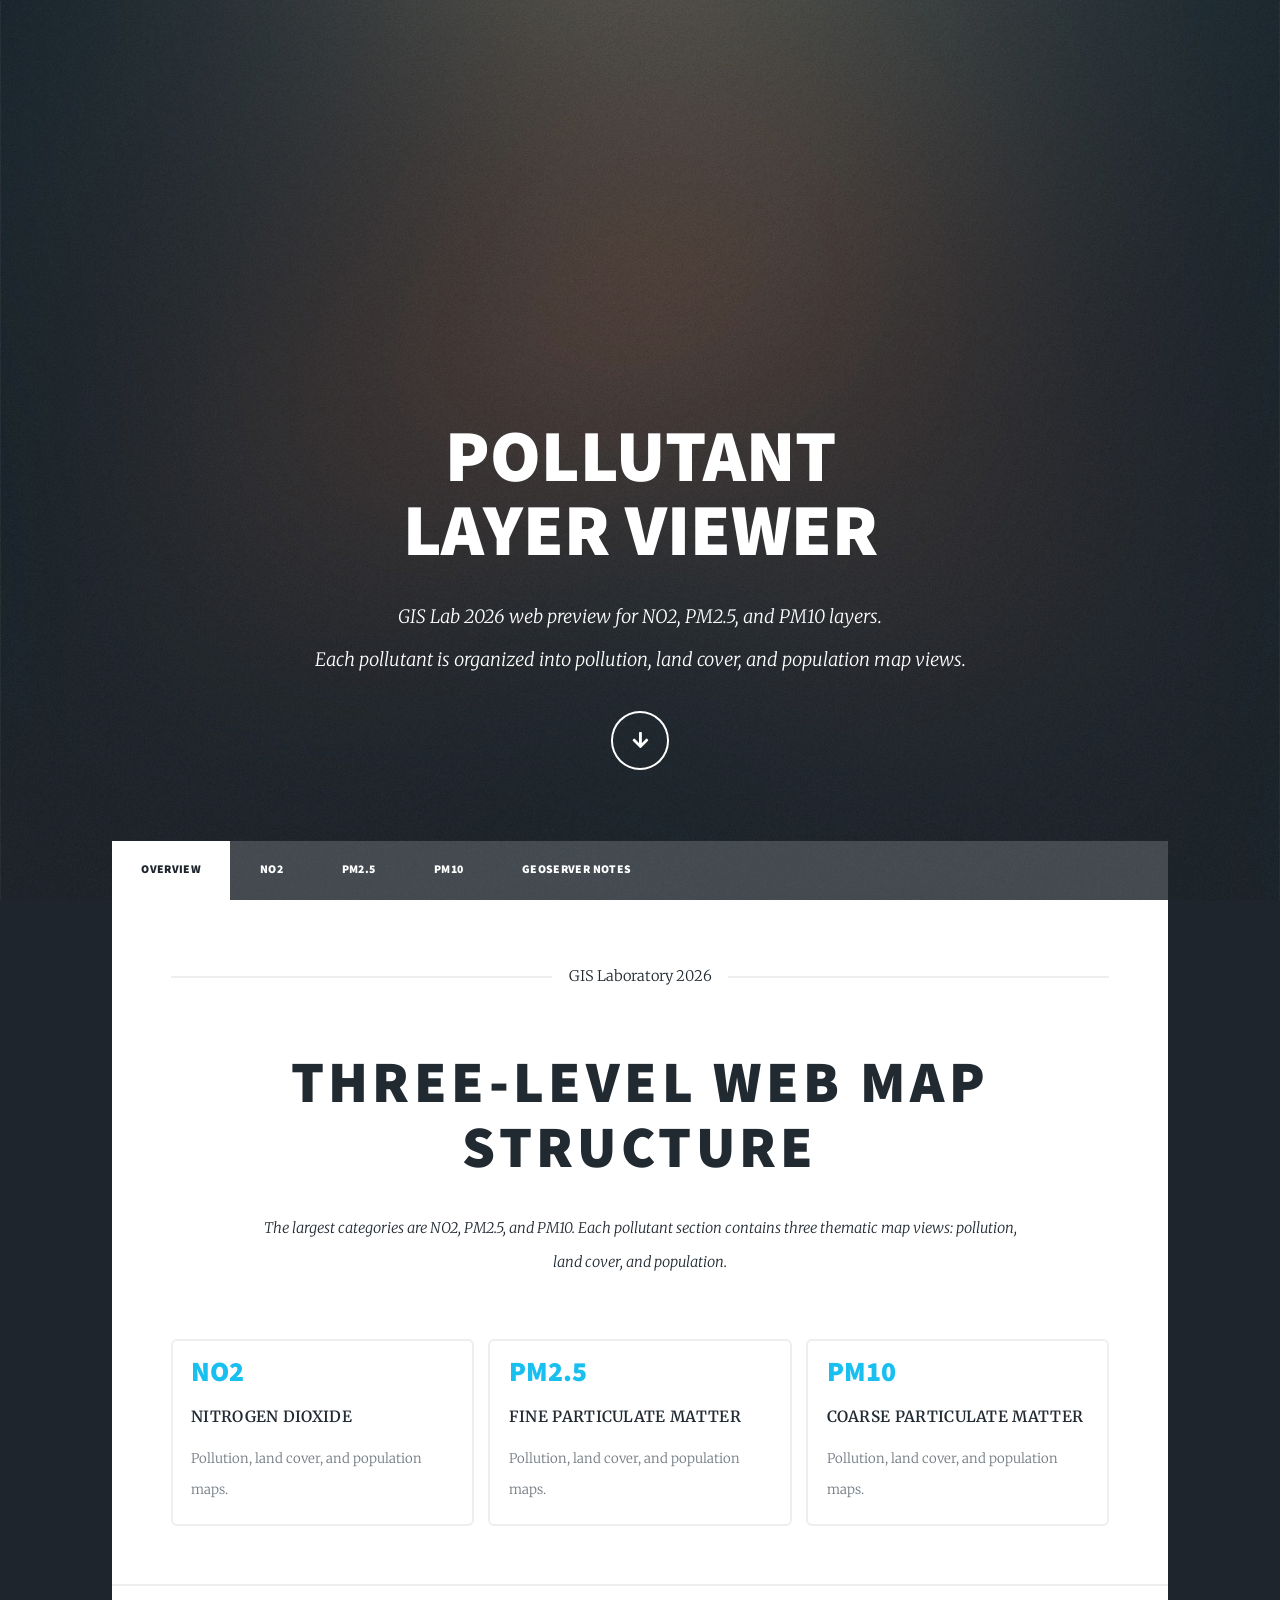
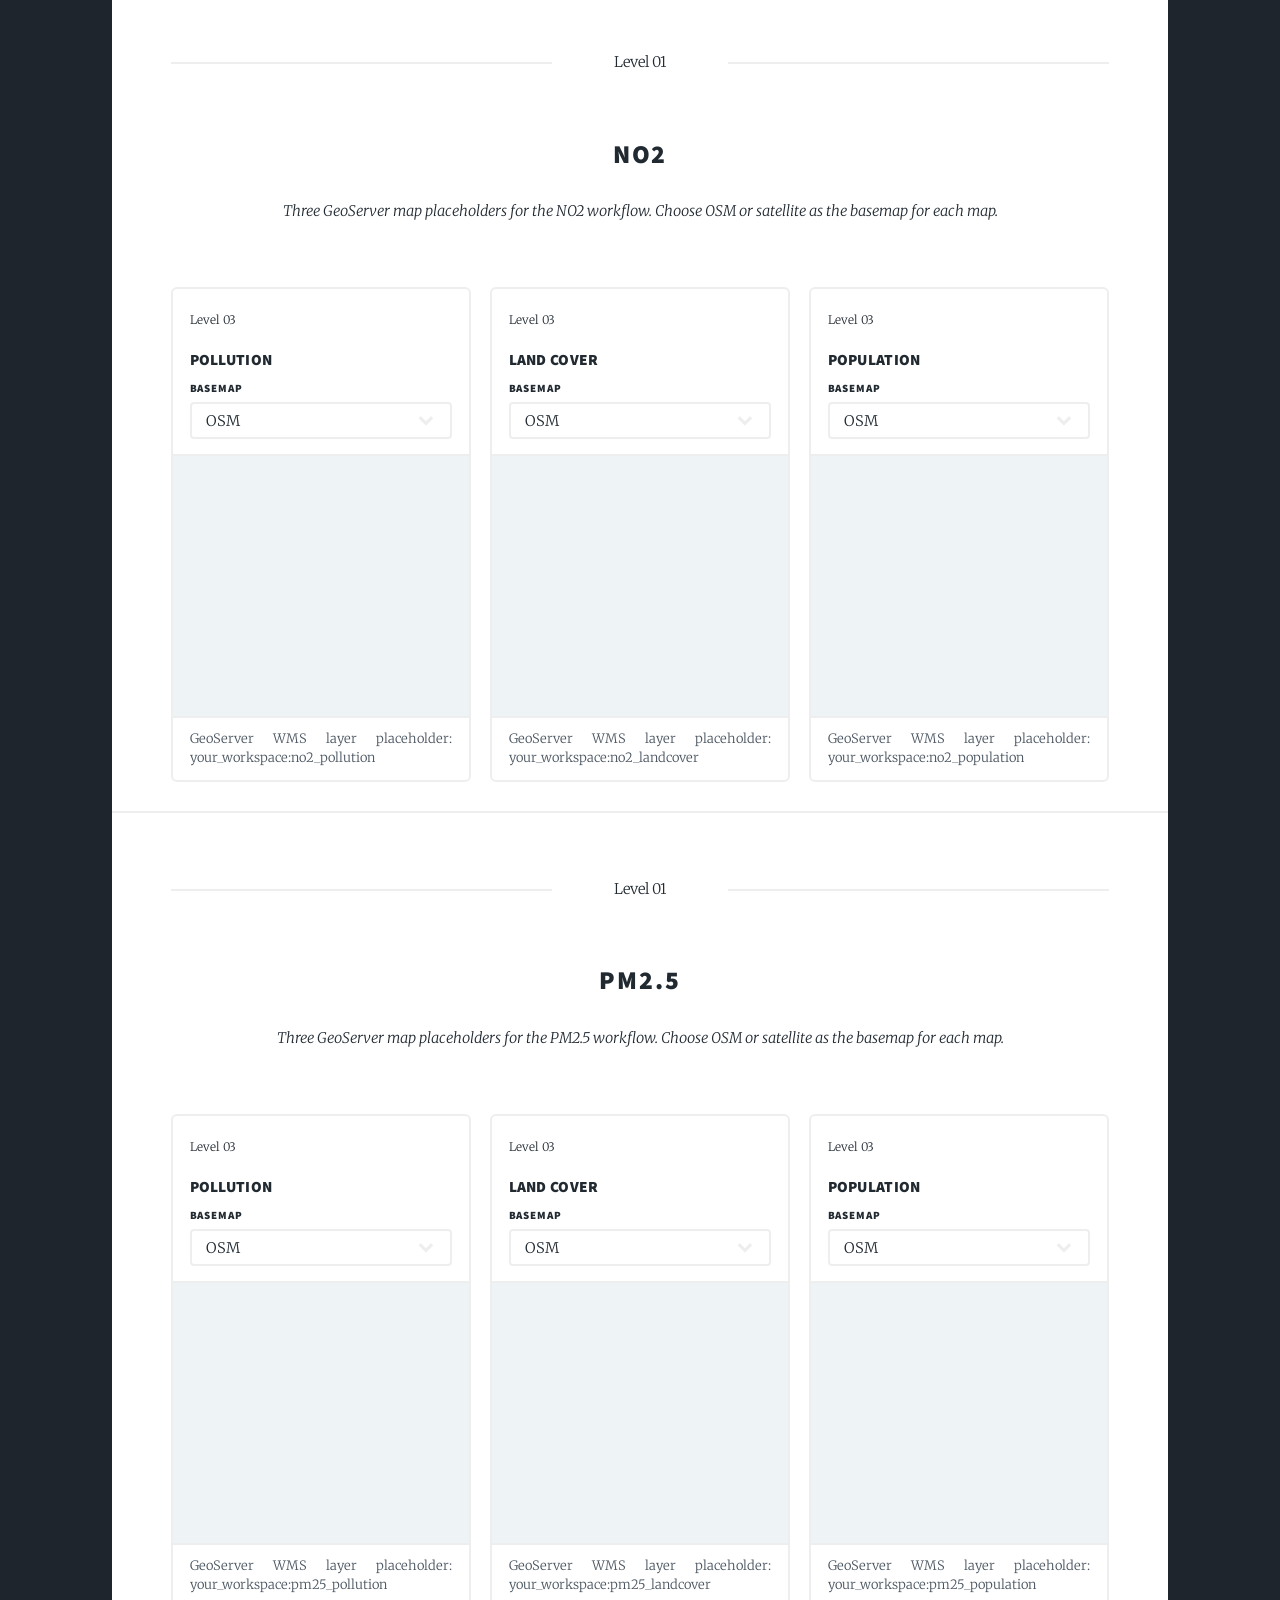
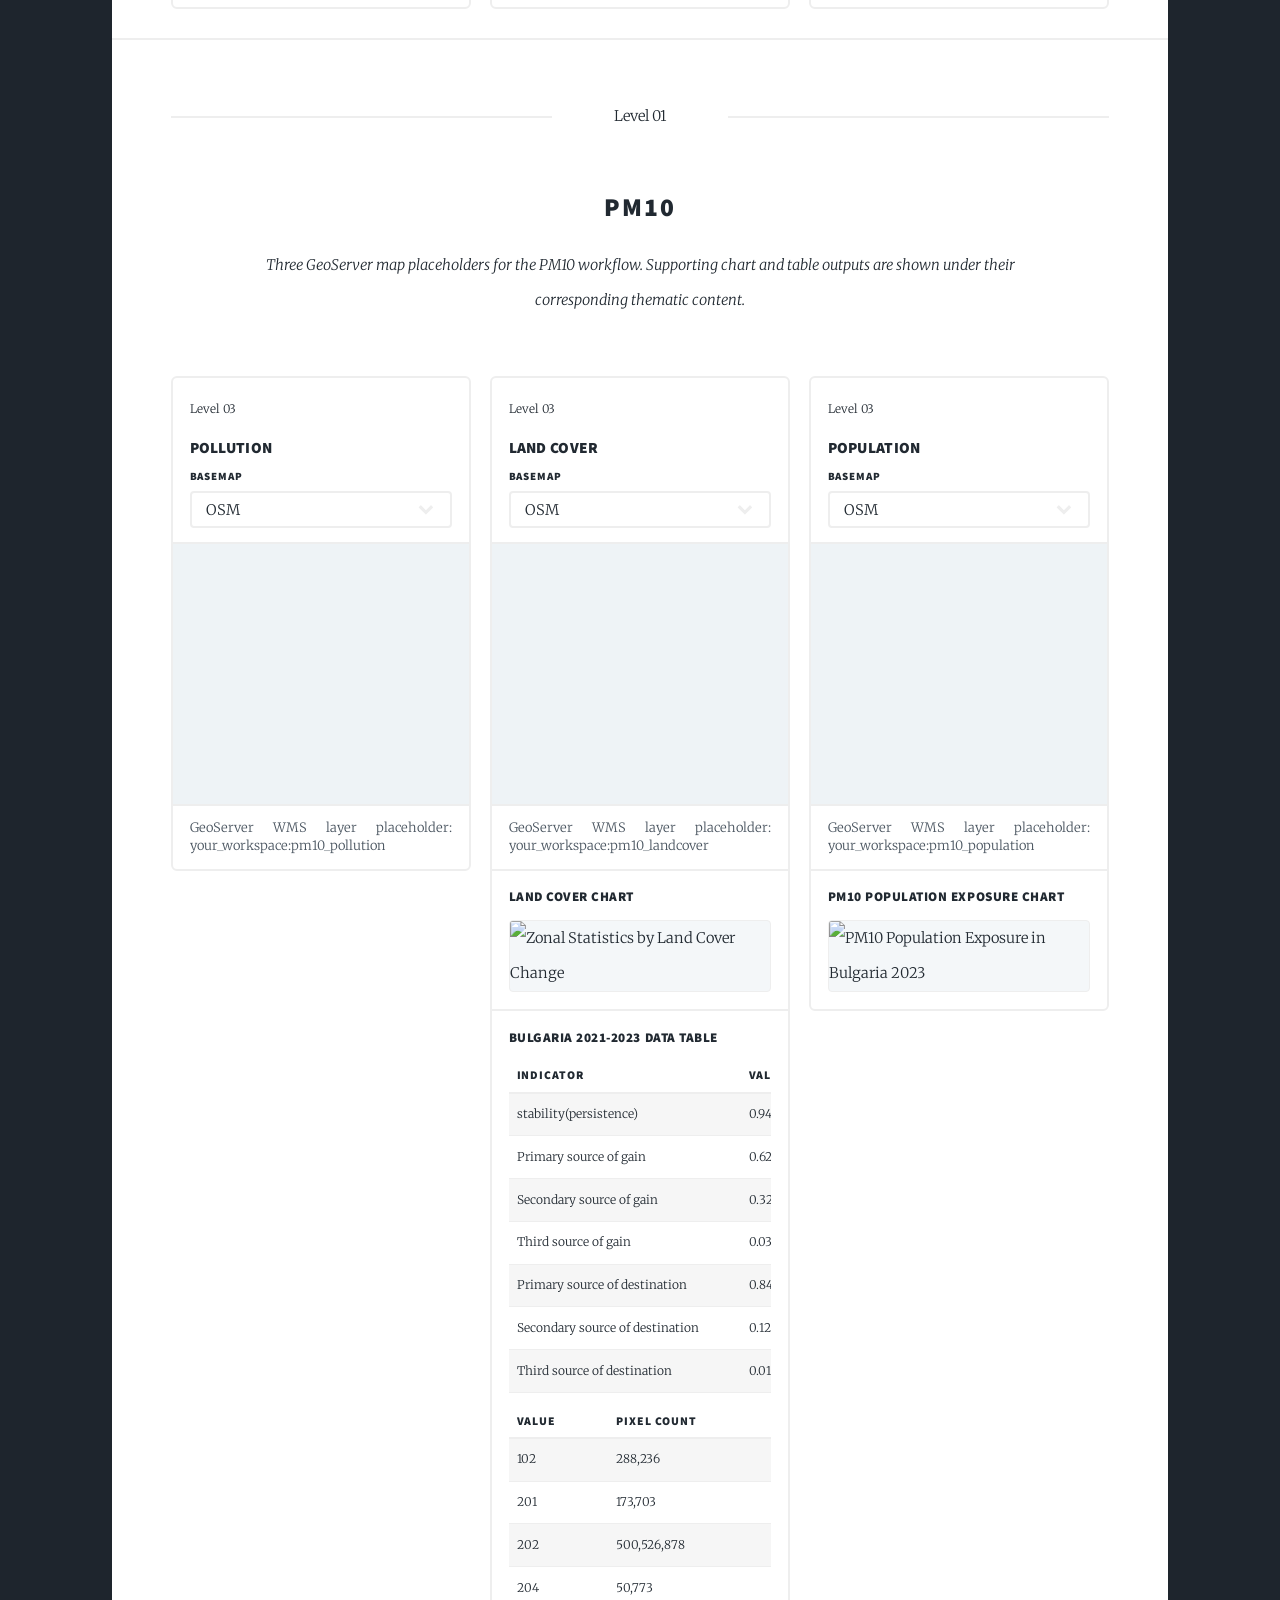
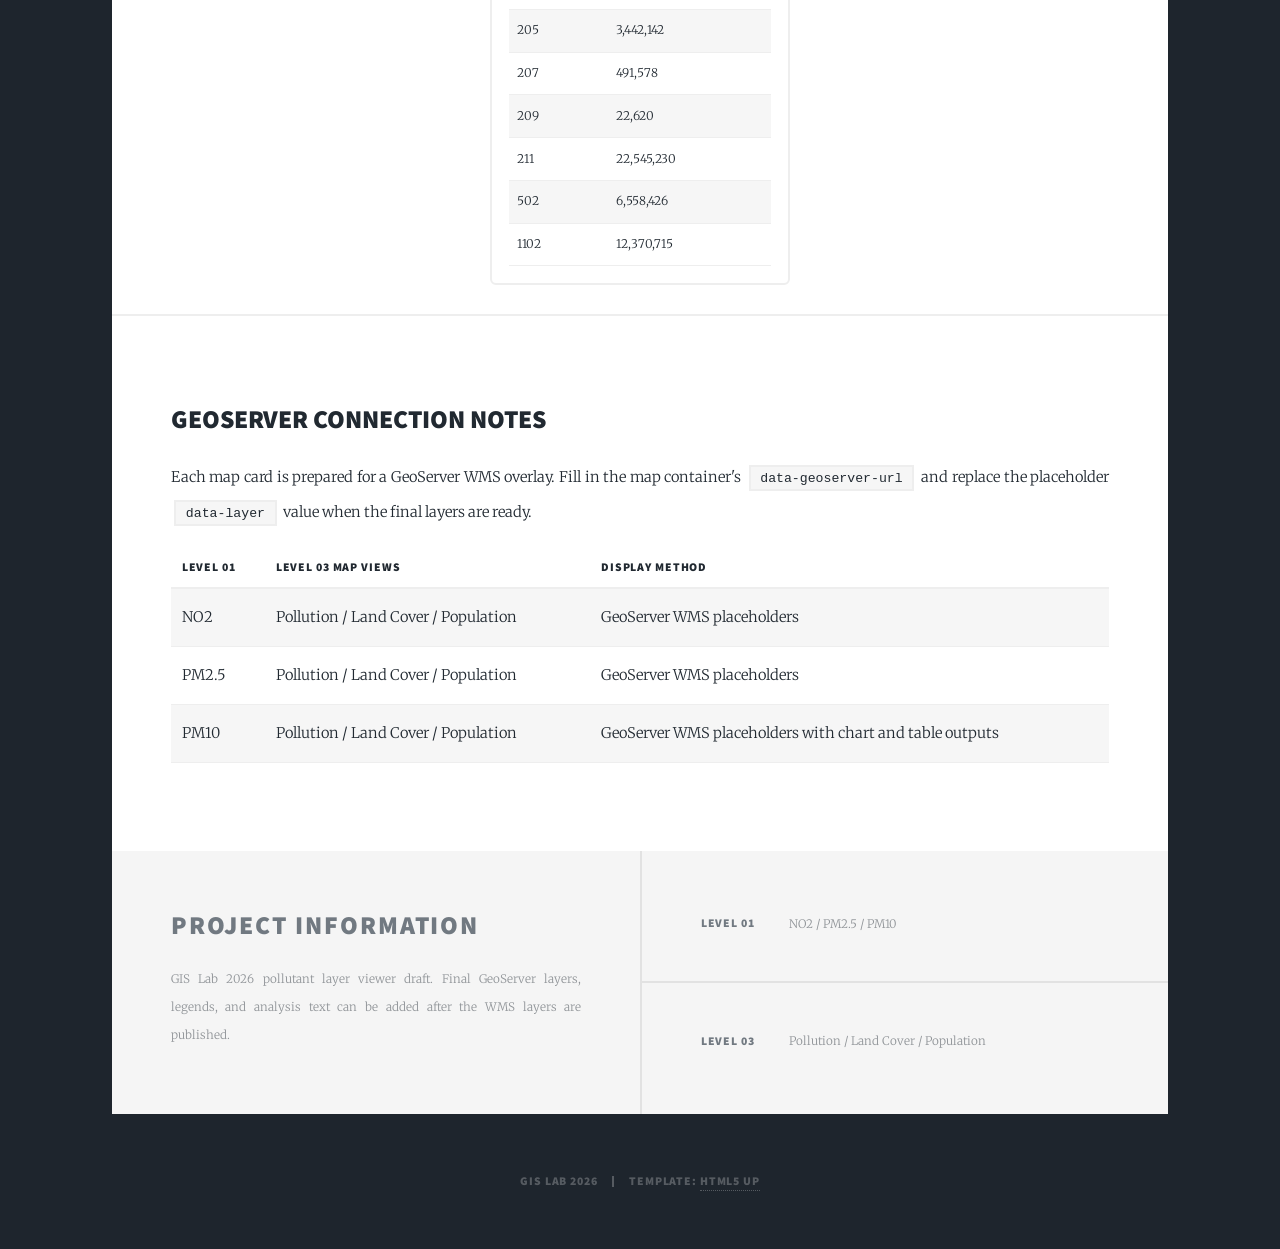
==== commit 4449285e: "Reorganize pollutant map hierarchy" ====
--- a/index.html
+++ b/index.html
@@ -1,4 +1,4 @@
-﻿<!DOCTYPE HTML>
+<!DOCTYPE HTML>
 <!--
 	Massively by HTML5 UP
 	html5up.net | @ajlkn
@@ -6,11 +6,12 @@
 -->
 <html>
 	<head>
-		<title>GIS Lab 2026 - Air Pollution Maps</title>
+		<title>GIS Lab 2026 - Pollutant Layer Viewer</title>
 		<meta charset="utf-8" />
 		<meta name="viewport" content="width=device-width, initial-scale=1, user-scalable=no" />
 		<link rel="stylesheet" href="assets/css/main.css" />
 		<link rel="stylesheet" href="assets/css/custom.css" />
+		<link rel="stylesheet" href="https://unpkg.com/leaflet@1.9.4/dist/leaflet.css" />
 		<noscript><link rel="stylesheet" href="assets/css/noscript.css" /></noscript>
 	</head>
 	<body class="is-preload">
@@ -18,8 +19,8 @@
 		<div id="wrapper" class="fade-in">
 
 			<div id="intro">
-				<h1>Air Pollution<br />Mapping</h1>
-				<p>GIS Lab 2026 web preview for PM2.5, PM10, and NO2 map layers. <br />GeoServer image slots are reserved for WMS or exported map images.</p>
+				<h1>Pollutant<br />Layer Viewer</h1>
+				<p>GIS Lab 2026 web preview for NO2, PM2.5, and PM10 layers. <br />Each pollutant is organized into pollution, land cover, and population map views.</p>
 				<ul class="actions">
 					<li><a href="#main" class="button icon solid solo fa-arrow-down scrolly">Continue</a></li>
 				</ul>
@@ -32,9 +33,10 @@
 			<nav id="nav">
 				<ul class="links">
 					<li class="active"><a href="#overview">Overview</a></li>
+					<li><a href="#no2">NO2</a></li>
 					<li><a href="#pm25">PM2.5</a></li>
 					<li><a href="#pm10">PM10</a></li>
-					<li><a href="#no2">NO2</a></li>
+					<li><a href="#notes">GeoServer Notes</a></li>
 				</ul>
 			</nav>
 
@@ -43,140 +45,275 @@
 				<article id="overview" class="post featured lab-overview">
 					<header class="major">
 						<span class="date">GIS Laboratory 2026</span>
-						<h2>Air Quality Web Map Collection</h2>
-						<p>This page is a draft structure for displaying pollutant concentration maps. The current version keeps all GeoServer image locations empty and shows clear placeholders for the final map layers.</p>
+						<h2>Three-Level Web Map Structure</h2>
+						<p>The largest categories are NO2, PM2.5, and PM10. Each pollutant section contains three thematic map views: pollution, land cover, and population.</p>
 					</header>
 					<div class="summary-grid">
+						<a class="summary-tile" href="#no2">
+							<span class="summary-code">NO2</span>
+							<strong>Nitrogen dioxide</strong>
+							<small>Pollution, land cover, and population maps.</small>
+						</a>
 						<a class="summary-tile" href="#pm25">
 							<span class="summary-code">PM2.5</span>
 							<strong>Fine particulate matter</strong>
-							<small>Reserved map slots and layer metadata.</small>
+							<small>Pollution, land cover, and population maps.</small>
 						</a>
 						<a class="summary-tile" href="#pm10">
 							<span class="summary-code">PM10</span>
 							<strong>Coarse particulate matter</strong>
-							<small>Reserved map slots and layer metadata.</small>
-						</a>
-						<a class="summary-tile" href="#no2">
-							<span class="summary-code">NO2</span>
-							<strong>Nitrogen dioxide</strong>
-							<small>Reserved map slots and layer metadata.</small>
+							<small>Pollution, land cover, and population maps.</small>
 						</a>
 					</div>
 				</article>
 
+				<section class="pollutant-section" id="no2">
+					<header class="major section-heading">
+						<span class="date">Level 01</span>
+						<h2>NO2</h2>
+						<p>Three GeoServer map placeholders for the NO2 workflow. Choose OSM or satellite as the basemap for each map.</p>
+					</header>
+					<div class="thematic-map-grid">
+						<article class="thematic-map-card">
+							<header>
+								<span class="date">Level 03</span>
+								<h3>Pollution</h3>
+							</header>
+							<div class="mini-toolbar">
+								<label for="no2-pollution-basemap">Basemap</label>
+								<select id="no2-pollution-basemap" class="basemap-select">
+									<option value="osm">OSM</option>
+									<option value="satellite">Satellite</option>
+								</select>
+							</div>
+							<div class="category-map" id="no2-pollution-map" data-layer="your_workspace:no2_pollution" data-geoserver-url="" data-map-center-lat="45.46" data-map-center-lng="9.19" data-map-zoom="8"></div>
+							<p class="map-status">GeoServer WMS layer placeholder: your_workspace:no2_pollution</p>
+						</article>
+						<article class="thematic-map-card">
+							<header>
+								<span class="date">Level 03</span>
+								<h3>Land Cover</h3>
+							</header>
+							<div class="mini-toolbar">
+								<label for="no2-landcover-basemap">Basemap</label>
+								<select id="no2-landcover-basemap" class="basemap-select">
+									<option value="osm">OSM</option>
+									<option value="satellite">Satellite</option>
+								</select>
+							</div>
+							<div class="category-map" id="no2-landcover-map" data-layer="your_workspace:no2_landcover" data-geoserver-url="" data-map-center-lat="45.46" data-map-center-lng="9.19" data-map-zoom="8"></div>
+							<p class="map-status">GeoServer WMS layer placeholder: your_workspace:no2_landcover</p>
+						</article>
+						<article class="thematic-map-card">
+							<header>
+								<span class="date">Level 03</span>
+								<h3>Population</h3>
+							</header>
+							<div class="mini-toolbar">
+								<label for="no2-population-basemap">Basemap</label>
+								<select id="no2-population-basemap" class="basemap-select">
+									<option value="osm">OSM</option>
+									<option value="satellite">Satellite</option>
+								</select>
+							</div>
+							<div class="category-map" id="no2-population-map" data-layer="your_workspace:no2_population" data-geoserver-url="" data-map-center-lat="45.46" data-map-center-lng="9.19" data-map-zoom="8"></div>
+							<p class="map-status">GeoServer WMS layer placeholder: your_workspace:no2_population</p>
+						</article>
+					</div>
+				</section>
+
 				<section class="pollutant-section" id="pm25">
 					<header class="major section-heading">
-						<span class="date">Category 01</span>
+						<span class="date">Level 01</span>
 						<h2>PM2.5</h2>
-						<p>Fine particulate matter map outputs. Replace the empty GeoServer fields when the WMS layers or exported images are ready.</p>
-					</header>
-					<div class="map-grid">
-						<article class="map-card">
-							<div class="geoserver-slot" data-pollutant="pm25" data-geoserver-url="" data-layer="pm25_concentration" data-style="" data-format="image/png">
-								<span class="slot-kicker">GeoServer image placeholder</span>
-								<strong>PM2.5 Concentration Map</strong>
-								<p>Reserved for layer: pm25_concentration</p>
-							</div>
-							<h3>PM2.5 Concentration</h3>
-							<p>Space reserved for the final PM2.5 concentration map from GeoServer.</p>
-						</article>
-						<article class="map-card">
-							<div class="geoserver-slot" data-pollutant="pm25" data-geoserver-url="" data-layer="pm25_classification" data-style="" data-format="image/png">
-								<span class="slot-kicker">GeoServer image placeholder</span>
-								<strong>PM2.5 Classification Map</strong>
-								<p>Reserved for layer: pm25_classification</p>
-							</div>
-							<h3>PM2.5 Classification</h3>
-							<p>Space reserved for a classified PM2.5 output, legend, or thematic layer.</p>
+						<p>Three GeoServer map placeholders for the PM2.5 workflow. Choose OSM or satellite as the basemap for each map.</p>
+					</header>
+					<div class="thematic-map-grid">
+						<article class="thematic-map-card">
+							<header>
+								<span class="date">Level 03</span>
+								<h3>Pollution</h3>
+							</header>
+							<div class="mini-toolbar">
+								<label for="pm25-pollution-basemap">Basemap</label>
+								<select id="pm25-pollution-basemap" class="basemap-select">
+									<option value="osm">OSM</option>
+									<option value="satellite">Satellite</option>
+								</select>
+							</div>
+							<div class="category-map" id="pm25-pollution-map" data-layer="your_workspace:pm25_pollution" data-geoserver-url="" data-map-center-lat="45.46" data-map-center-lng="9.19" data-map-zoom="8"></div>
+							<p class="map-status">GeoServer WMS layer placeholder: your_workspace:pm25_pollution</p>
+						</article>
+						<article class="thematic-map-card">
+							<header>
+								<span class="date">Level 03</span>
+								<h3>Land Cover</h3>
+							</header>
+							<div class="mini-toolbar">
+								<label for="pm25-landcover-basemap">Basemap</label>
+								<select id="pm25-landcover-basemap" class="basemap-select">
+									<option value="osm">OSM</option>
+									<option value="satellite">Satellite</option>
+								</select>
+							</div>
+							<div class="category-map" id="pm25-landcover-map" data-layer="your_workspace:pm25_landcover" data-geoserver-url="" data-map-center-lat="45.46" data-map-center-lng="9.19" data-map-zoom="8"></div>
+							<p class="map-status">GeoServer WMS layer placeholder: your_workspace:pm25_landcover</p>
+						</article>
+						<article class="thematic-map-card">
+							<header>
+								<span class="date">Level 03</span>
+								<h3>Population</h3>
+							</header>
+							<div class="mini-toolbar">
+								<label for="pm25-population-basemap">Basemap</label>
+								<select id="pm25-population-basemap" class="basemap-select">
+									<option value="osm">OSM</option>
+									<option value="satellite">Satellite</option>
+								</select>
+							</div>
+							<div class="category-map" id="pm25-population-map" data-layer="your_workspace:pm25_population" data-geoserver-url="" data-map-center-lat="45.46" data-map-center-lng="9.19" data-map-zoom="8"></div>
+							<p class="map-status">GeoServer WMS layer placeholder: your_workspace:pm25_population</p>
 						</article>
 					</div>
 				</section>
 
 				<section class="pollutant-section" id="pm10">
 					<header class="major section-heading">
-						<span class="date">Category 02</span>
+						<span class="date">Level 01</span>
 						<h2>PM10</h2>
-						<p>Coarse particulate matter map outputs. GeoServer image locations are intentionally blank in this draft.</p>
-					</header>
-					<div class="map-grid">
-						<article class="map-card">
-							<div class="geoserver-slot" data-pollutant="pm10" data-geoserver-url="" data-layer="pm10_concentration" data-style="" data-format="image/png">
-								<span class="slot-kicker">GeoServer image placeholder</span>
-								<strong>PM10 Concentration Map</strong>
-								<p>Reserved for layer: pm10_concentration</p>
-							</div>
-							<h3>PM10 Concentration</h3>
-							<p>Space reserved for the final PM10 concentration map from GeoServer.</p>
-						</article>
-						<article class="map-card">
-							<div class="geoserver-slot" data-pollutant="pm10" data-geoserver-url="" data-layer="pm10_classification" data-style="" data-format="image/png">
-								<span class="slot-kicker">GeoServer image placeholder</span>
-								<strong>PM10 Classification Map</strong>
-								<p>Reserved for layer: pm10_classification</p>
-							</div>
-							<h3>PM10 Classification</h3>
-							<p>Space reserved for a classified PM10 output, legend, or thematic layer.</p>
+						<p>Three GeoServer map placeholders for the PM10 workflow. Supporting chart and table outputs are shown under their corresponding thematic content.</p>
+					</header>
+					<div class="thematic-map-grid">
+						<article class="thematic-map-card">
+							<header>
+								<span class="date">Level 03</span>
+								<h3>Pollution</h3>
+							</header>
+							<div class="mini-toolbar">
+								<label for="pm10-pollution-basemap">Basemap</label>
+								<select id="pm10-pollution-basemap" class="basemap-select">
+									<option value="osm">OSM</option>
+									<option value="satellite">Satellite</option>
+								</select>
+							</div>
+							<div class="category-map" id="pm10-pollution-map" data-layer="your_workspace:pm10_pollution" data-geoserver-url="" data-map-center-lat="45.46" data-map-center-lng="9.19" data-map-zoom="8"></div>
+							<p class="map-status">GeoServer WMS layer placeholder: your_workspace:pm10_pollution</p>
+						</article>
+						<article class="thematic-map-card">
+							<header>
+								<span class="date">Level 03</span>
+								<h3>Land Cover</h3>
+							</header>
+							<div class="mini-toolbar">
+								<label for="pm10-landcover-basemap">Basemap</label>
+								<select id="pm10-landcover-basemap" class="basemap-select">
+									<option value="osm">OSM</option>
+									<option value="satellite">Satellite</option>
+								</select>
+							</div>
+							<div class="category-map" id="pm10-landcover-map" data-layer="your_workspace:pm10_landcover" data-geoserver-url="" data-map-center-lat="45.46" data-map-center-lng="9.19" data-map-zoom="8"></div>
+							<p class="map-status">GeoServer WMS layer placeholder: your_workspace:pm10_landcover</p>
+							<div class="supporting-output">
+								<h4>Land Cover Chart</h4>
+								<img src="assets/data/landcover/zonal-statistics-lcc.png" alt="Zonal Statistics by Land Cover Change" />
+							</div>
+							<div class="supporting-output">
+								<h4>Bulgaria 2021-2023 Data Table</h4>
+								<div class="table-wrapper">
+									<table class="compact-data-table">
+										<thead>
+											<tr>
+												<th>Indicator</th>
+												<th>Value</th>
+												<th>Category</th>
+											</tr>
+										</thead>
+										<tbody>
+											<tr><td>stability(persistence)</td><td>0.9493</td><td>N/A (Baseline)</td></tr>
+											<tr><td>Primary source of gain</td><td>0.6216</td><td>Rangeland (code11)</td></tr>
+											<tr><td>Secondary source of gain</td><td>0.3295</td><td>Crops (code5)</td></tr>
+											<tr><td>Third source of gain</td><td>0.0333</td><td>Built (code7)</td></tr>
+											<tr><td>Primary source of destination</td><td>0.8436</td><td>Rangeland (code11)</td></tr>
+											<tr><td>Secondary source of destination</td><td>0.1288</td><td>Crops (code5)</td></tr>
+											<tr><td>Third source of destination</td><td>0.0184</td><td>Built (code7)</td></tr>
+										</tbody>
+									</table>
+								</div>
+								<div class="table-wrapper">
+									<table class="compact-data-table">
+										<thead>
+											<tr>
+												<th>Value</th>
+												<th>Pixel count</th>
+												<th>Area (deg2)</th>
+											</tr>
+										</thead>
+										<tbody>
+											<tr><td>102</td><td>288,236</td><td>0.002877</td></tr>
+											<tr><td>201</td><td>173,703</td><td>0.001734</td></tr>
+											<tr><td>202</td><td>500,526,878</td><td>4.996822</td></tr>
+											<tr><td>204</td><td>50,773</td><td>0.000507</td></tr>
+											<tr><td>205</td><td>3,442,142</td><td>0.034363</td></tr>
+											<tr><td>207</td><td>491,578</td><td>0.004907</td></tr>
+											<tr><td>209</td><td>22,620</td><td>0.000226</td></tr>
+											<tr><td>211</td><td>22,545,230</td><td>0.225072</td></tr>
+											<tr><td>502</td><td>6,558,426</td><td>0.065474</td></tr>
+											<tr><td>1102</td><td>12,370,715</td><td>0.123498</td></tr>
+										</tbody>
+									</table>
+								</div>
+							</div>
+						</article>
+						<article class="thematic-map-card">
+							<header>
+								<span class="date">Level 03</span>
+								<h3>Population</h3>
+							</header>
+							<div class="mini-toolbar">
+								<label for="pm10-population-basemap">Basemap</label>
+								<select id="pm10-population-basemap" class="basemap-select">
+									<option value="osm">OSM</option>
+									<option value="satellite">Satellite</option>
+								</select>
+							</div>
+							<div class="category-map" id="pm10-population-map" data-layer="your_workspace:pm10_population" data-geoserver-url="" data-map-center-lat="45.46" data-map-center-lng="9.19" data-map-zoom="8"></div>
+							<p class="map-status">GeoServer WMS layer placeholder: your_workspace:pm10_population</p>
+							<div class="supporting-output">
+								<h4>PM10 Population Exposure Chart</h4>
+								<img src="assets/data/population/pm10-population-exposure.png" alt="PM10 Population Exposure in Bulgaria 2023" />
+							</div>
 						</article>
 					</div>
 				</section>
 
-				<section class="pollutant-section" id="no2">
-					<header class="major section-heading">
-						<span class="date">Category 03</span>
-						<h2>NO2</h2>
-						<p>Nitrogen dioxide map outputs. The map containers below are prepared for future GeoServer connections.</p>
-					</header>
-					<div class="map-grid">
-						<article class="map-card">
-							<div class="geoserver-slot" data-pollutant="no2" data-geoserver-url="" data-layer="no2_concentration" data-style="" data-format="image/png">
-								<span class="slot-kicker">GeoServer image placeholder</span>
-								<strong>NO2 Concentration Map</strong>
-								<p>Reserved for layer: no2_concentration</p>
-							</div>
-							<h3>NO2 Concentration</h3>
-							<p>Space reserved for the final NO2 concentration map from GeoServer.</p>
-						</article>
-						<article class="map-card">
-							<div class="geoserver-slot" data-pollutant="no2" data-geoserver-url="" data-layer="no2_classification" data-style="" data-format="image/png">
-								<span class="slot-kicker">GeoServer image placeholder</span>
-								<strong>NO2 Classification Map</strong>
-								<p>Reserved for layer: no2_classification</p>
-							</div>
-							<h3>NO2 Classification</h3>
-							<p>Space reserved for a classified NO2 output, legend, or thematic layer.</p>
-						</article>
-					</div>
-				</section>
-
-				<section class="post lab-notes">
+				<section class="post lab-notes" id="notes">
 					<header>
 						<h2>GeoServer Connection Notes</h2>
 					</header>
-					<p>The placeholder blocks already include empty attributes for future GeoServer integration. When the final WMS or image URLs are available, fill in <code>data-geoserver-url</code>, <code>data-layer</code>, <code>data-style</code>, and image source values.</p>
+					<p>Each map card is prepared for a GeoServer WMS overlay. Fill in the map container's <code>data-geoserver-url</code> and replace the placeholder <code>data-layer</code> value when the final layers are ready.</p>
 					<table>
 						<thead>
 							<tr>
-								<th>Pollutant</th>
-								<th>Reserved layer names</th>
-								<th>Status</th>
+								<th>Level 01</th>
+								<th>Level 03 map views</th>
+								<th>Display method</th>
 							</tr>
 						</thead>
 						<tbody>
 							<tr>
+								<td>NO2</td>
+								<td>Pollution / Land Cover / Population</td>
+								<td>GeoServer WMS placeholders</td>
+							</tr>
+							<tr>
 								<td>PM2.5</td>
-								<td>pm25_concentration, pm25_classification</td>
-								<td>Waiting for GeoServer image</td>
+								<td>Pollution / Land Cover / Population</td>
+								<td>GeoServer WMS placeholders</td>
 							</tr>
 							<tr>
 								<td>PM10</td>
-								<td>pm10_concentration, pm10_classification</td>
-								<td>Waiting for GeoServer image</td>
-							</tr>
-							<tr>
-								<td>NO2</td>
-								<td>no2_concentration, no2_classification</td>
-								<td>Waiting for GeoServer image</td>
+								<td>Pollution / Land Cover / Population</td>
+								<td>GeoServer WMS placeholders with chart and table outputs</td>
 							</tr>
 						</tbody>
 					</table>
@@ -187,16 +324,16 @@
 			<footer id="footer">
 				<section>
 					<h2>Project Information</h2>
-					<p>GIS Lab 2026 air pollution web map draft. Final maps, legends, and analysis text can be added after the GeoServer layers are published.</p>
+					<p>GIS Lab 2026 pollutant layer viewer draft. Final GeoServer layers, legends, and analysis text can be added after the WMS layers are published.</p>
 				</section>
 				<section class="split contact">
 					<section>
-						<h3>Categories</h3>
-						<p>PM2.5 / PM10 / NO2</p>
+						<h3>Level 01</h3>
+						<p>NO2 / PM2.5 / PM10</p>
 					</section>
 					<section>
-						<h3>Map Source</h3>
-						<p>GeoServer WMS placeholders</p>
+						<h3>Level 03</h3>
+						<p>Pollution / Land Cover / Population</p>
 					</section>
 				</section>
 			</footer>
@@ -214,7 +351,8 @@
 		<script src="assets/js/breakpoints.min.js"></script>
 		<script src="assets/js/util.js"></script>
 		<script src="assets/js/main.js"></script>
+		<script src="https://unpkg.com/leaflet@1.9.4/dist/leaflet.js"></script>
+		<script src="assets/js/map-demo.js"></script>
 
 	</body>
 </html>
-
--- a/assets/css/custom.css
+++ b/assets/css/custom.css
@@ -1,4 +1,4 @@
-﻿html {
+html {
 	scroll-behavior: smooth;
 }
 
@@ -12,7 +12,7 @@
 
 .lab-overview .major p,
 .section-heading p {
-	max-width: 48rem;
+	max-width: 52rem;
 	margin-left: auto;
 	margin-right: auto;
 }
@@ -74,76 +74,105 @@
 	text-align: center;
 }
 
-.map-grid {
+.thematic-map-grid {
 	display: grid;
-	grid-template-columns: repeat(2, minmax(0, 1fr));
-	gap: 2rem;
-}
-
-.map-card {
+	grid-template-columns: repeat(3, minmax(0, 1fr));
+	gap: 1.25rem;
+	align-items: start;
+}
+
+.thematic-map-card {
 	border: solid 2px #eeeeee;
 	border-radius: 6px;
-	padding: 1.25rem;
 	background: #ffffff;
-}
-
-.map-card h3 {
-	font-size: 1rem;
+	overflow: hidden;
+}
+
+.thematic-map-card header {
+	padding: 1.15rem 1.15rem 0.6rem 1.15rem;
+}
+
+.thematic-map-card h3 {
+	font-size: 1.05rem;
 	letter-spacing: 0.02em;
-	margin: 1.25rem 0 0.6rem 0;
-}
-
-.map-card p {
-	font-size: 0.95rem;
-	margin-bottom: 0;
-}
-
-.geoserver-slot {
-	align-items: center;
-	background: linear-gradient(135deg, #f4f7f9 0%, #ffffff 100%);
-	border: dashed 2px #b8c2cc;
-	border-radius: 6px;
-	color: #4a5560;
-	display: flex;
-	flex-direction: column;
-	justify-content: center;
-	min-height: 18rem;
-	padding: 1.5rem;
-	position: relative;
-	text-align: center;
-}
-
-.geoserver-slot:before {
-	content: "";
-	position: absolute;
-	inset: 1rem;
-	border: solid 1px rgba(33, 41, 49, 0.08);
-	pointer-events: none;
-}
-
-.geoserver-slot strong {
+	margin: 0;
+}
+
+.mini-toolbar {
+	display: grid;
+	grid-template-columns: 1fr;
+	gap: 0.35rem;
+	padding: 0 1.15rem 1rem 1.15rem;
+}
+
+.mini-toolbar label {
 	color: #212931;
 	font-family: "Source Sans Pro", Helvetica, sans-serif;
-	font-size: 1.35rem;
-	font-weight: 900;
-	letter-spacing: 0;
-	line-height: 1.2;
-	margin: 0.7rem 0;
-	position: relative;
-	text-transform: uppercase;
-}
-
-.geoserver-slot p,
-.slot-kicker {
-	position: relative;
-}
-
-.slot-kicker {
-	color: #18bfef;
-	font-size: 0.8rem;
+	font-size: 0.75rem;
 	font-weight: 900;
 	letter-spacing: 0.08em;
+	margin: 0;
 	text-transform: uppercase;
+}
+
+.mini-toolbar select {
+	height: 2.5rem;
+	border-radius: 4px;
+	width: 100%;
+}
+
+.category-map {
+	width: 100%;
+	height: 18rem;
+	background: #eef3f6;
+	border-top: solid 2px #eeeeee;
+	border-bottom: solid 2px #eeeeee;
+}
+
+.map-status {
+	color: #4a5560;
+	font-size: 0.88rem;
+	line-height: 1.45;
+	margin: 0;
+	padding: 0.85rem 1.15rem;
+}
+
+.supporting-output {
+	border-top: solid 2px #eeeeee;
+	padding: 1.15rem;
+}
+
+.supporting-output h4 {
+	font-size: 0.9rem;
+	letter-spacing: 0.04em;
+	margin: 0 0 0.9rem 0;
+}
+
+.supporting-output img {
+	display: block;
+	width: 100%;
+	max-height: 19rem;
+	object-fit: contain;
+	background: #f4f7f9;
+	border: solid 1px #eeeeee;
+	border-radius: 4px;
+}
+
+.table-wrapper {
+	overflow-x: auto;
+	margin-top: 0.9rem;
+}
+
+.compact-data-table {
+	font-size: 0.82rem;
+	margin-bottom: 0;
+	min-width: 30rem;
+}
+
+.compact-data-table th,
+.compact-data-table td {
+	padding: 0.45rem 0.55rem;
+	vertical-align: top;
 }
 
 .lab-notes {
@@ -154,9 +183,18 @@
 	letter-spacing: 0;
 }
 
+@media screen and (max-width: 1200px) {
+	.thematic-map-grid {
+		grid-template-columns: 1fr;
+	}
+
+	.category-map {
+		height: 24rem;
+	}
+}
+
 @media screen and (max-width: 980px) {
-	.summary-grid,
-	.map-grid {
+	.summary-grid {
 		grid-template-columns: 1fr;
 	}
 
@@ -170,11 +208,11 @@
 		font-size: 1.5rem;
 	}
 
-	.geoserver-slot {
-		min-height: 14rem;
-	}
-
-	.geoserver-slot strong {
-		font-size: 1.05rem;
-	}
-}
+	.category-map {
+		height: 18rem;
+	}
+
+	.supporting-output img {
+		max-height: 15rem;
+	}
+}
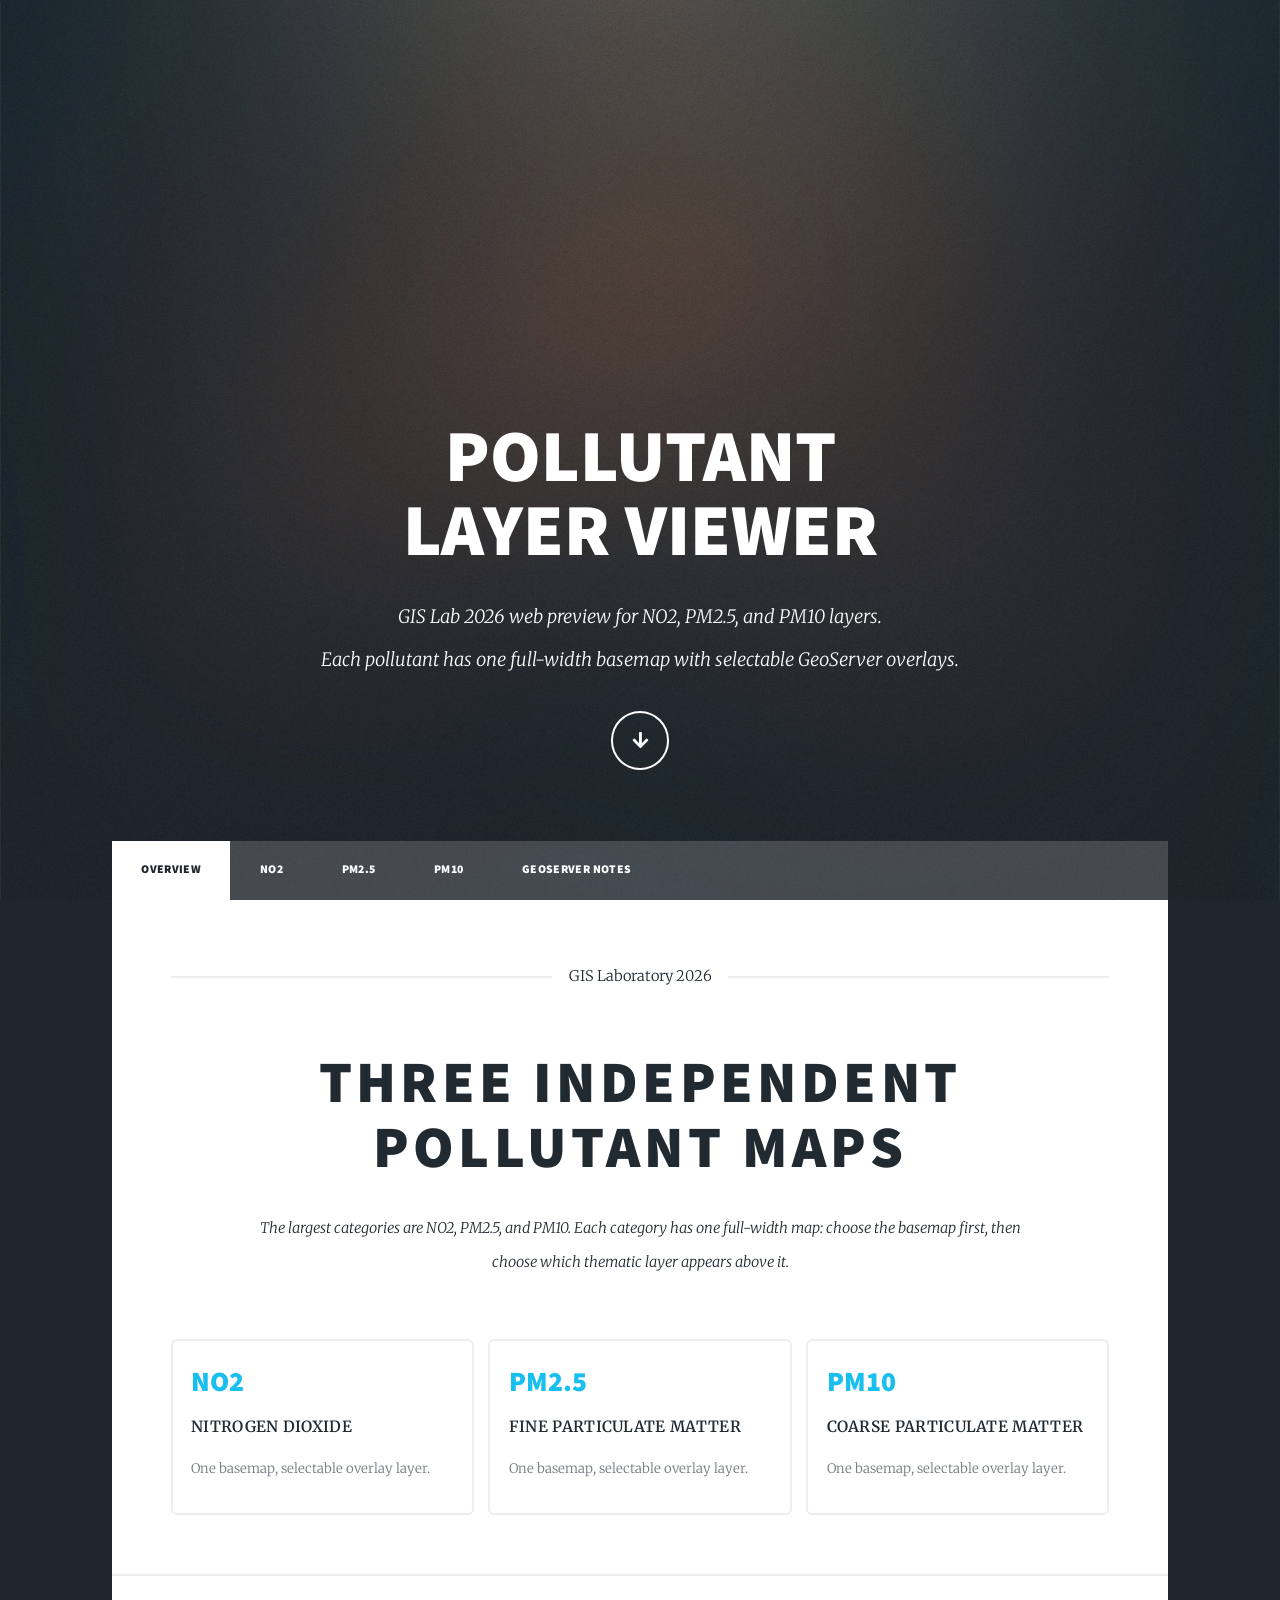
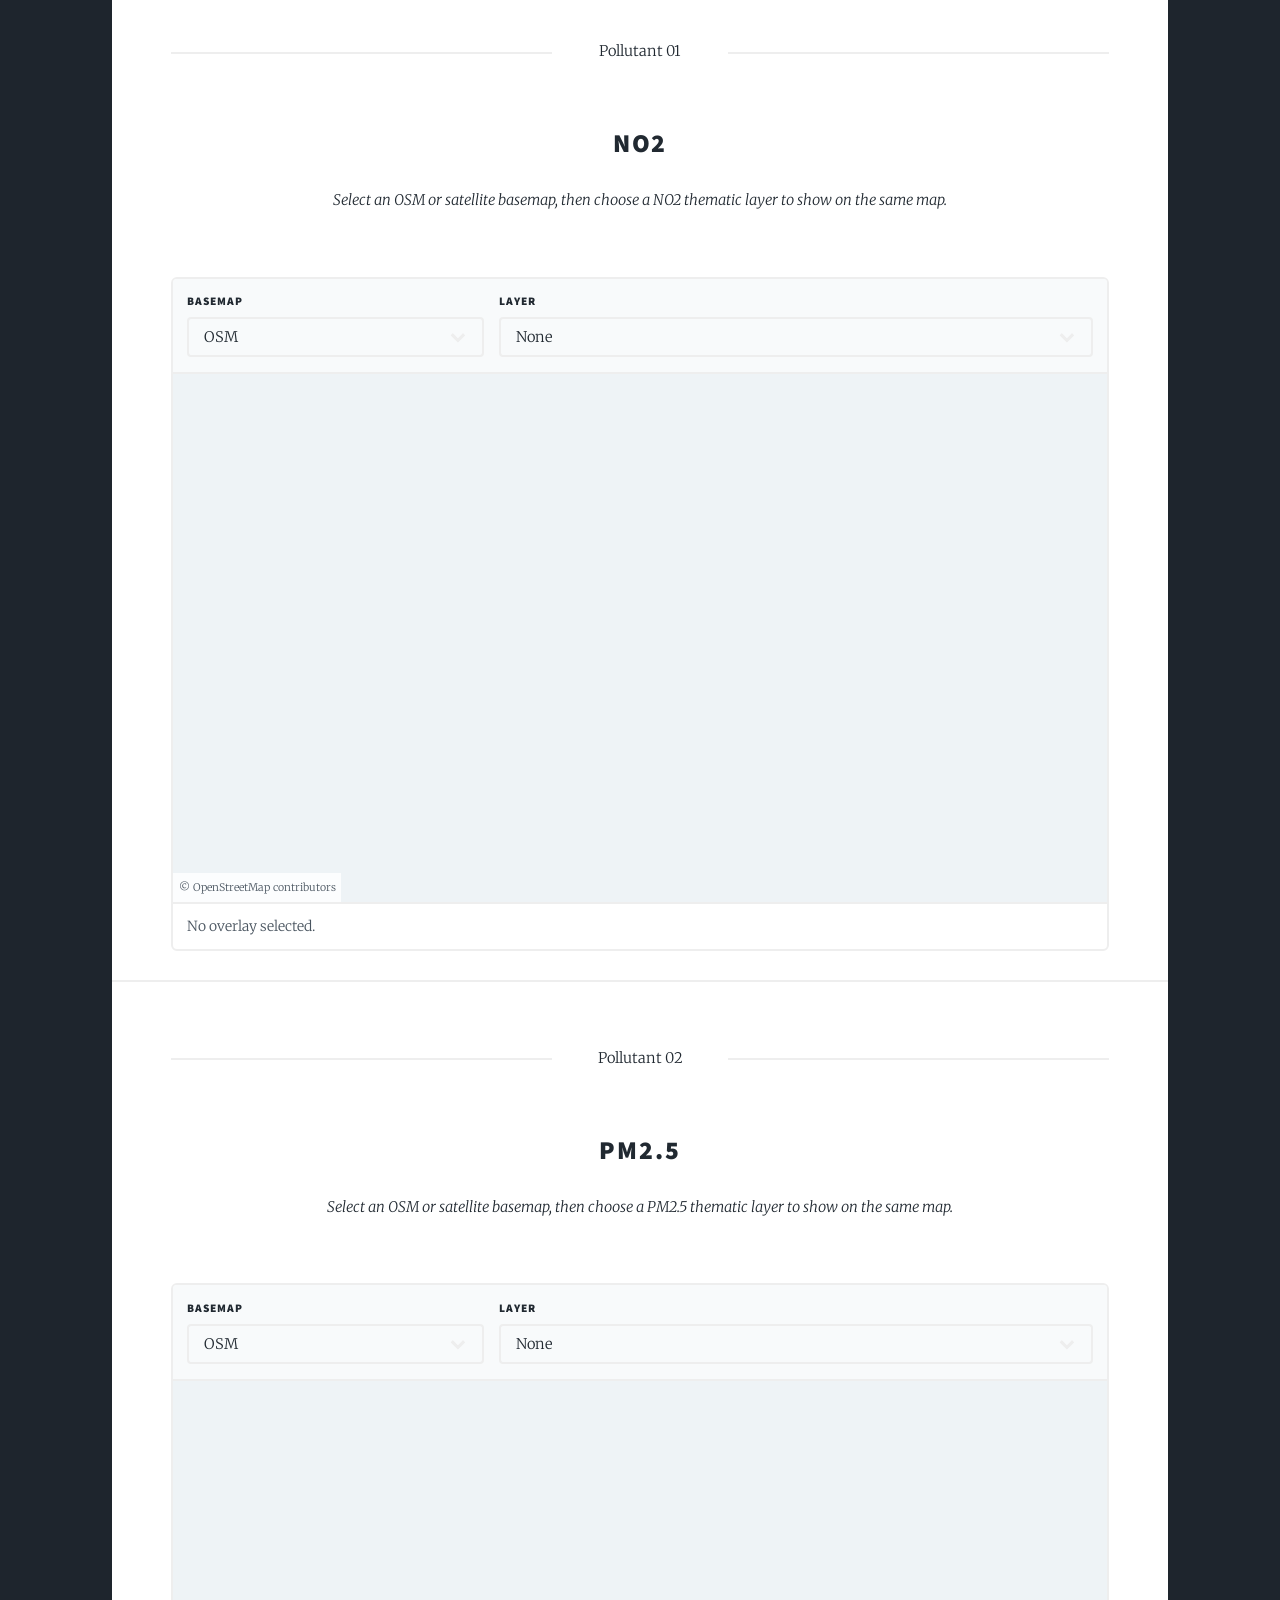
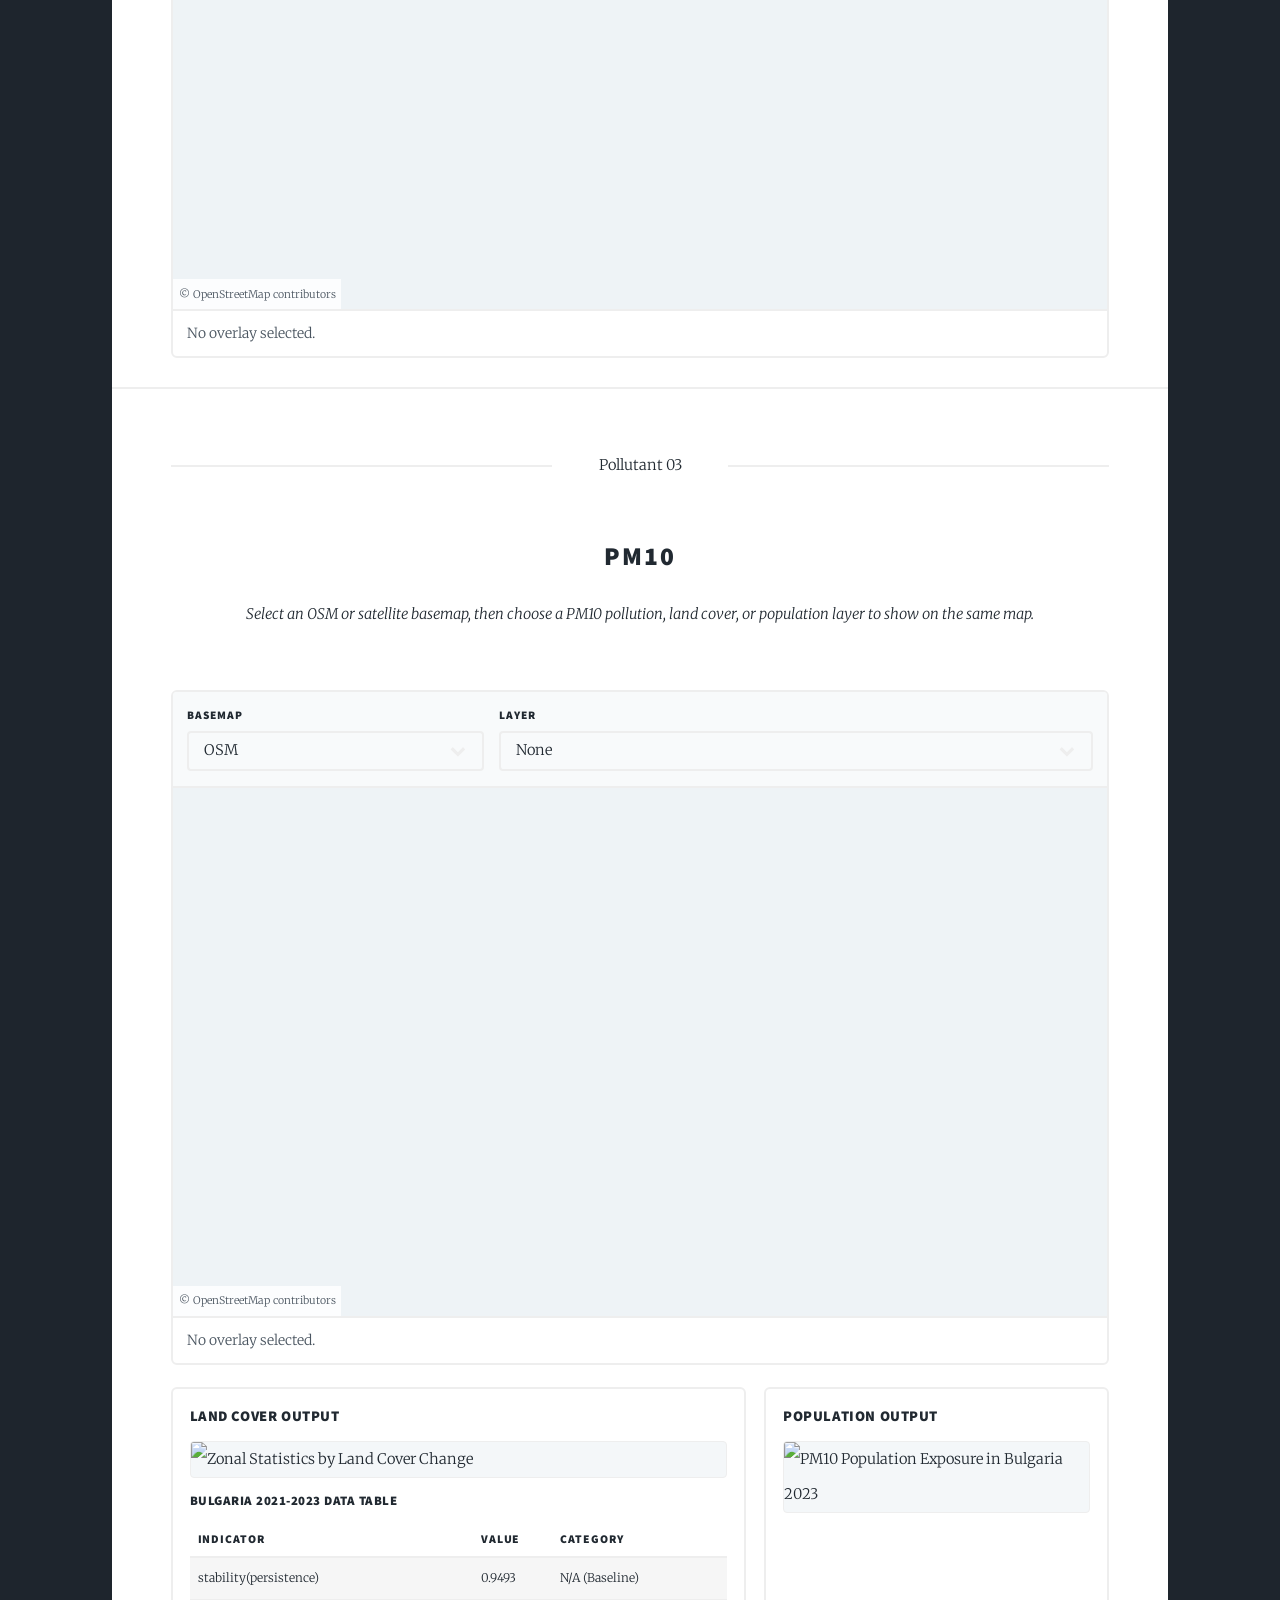
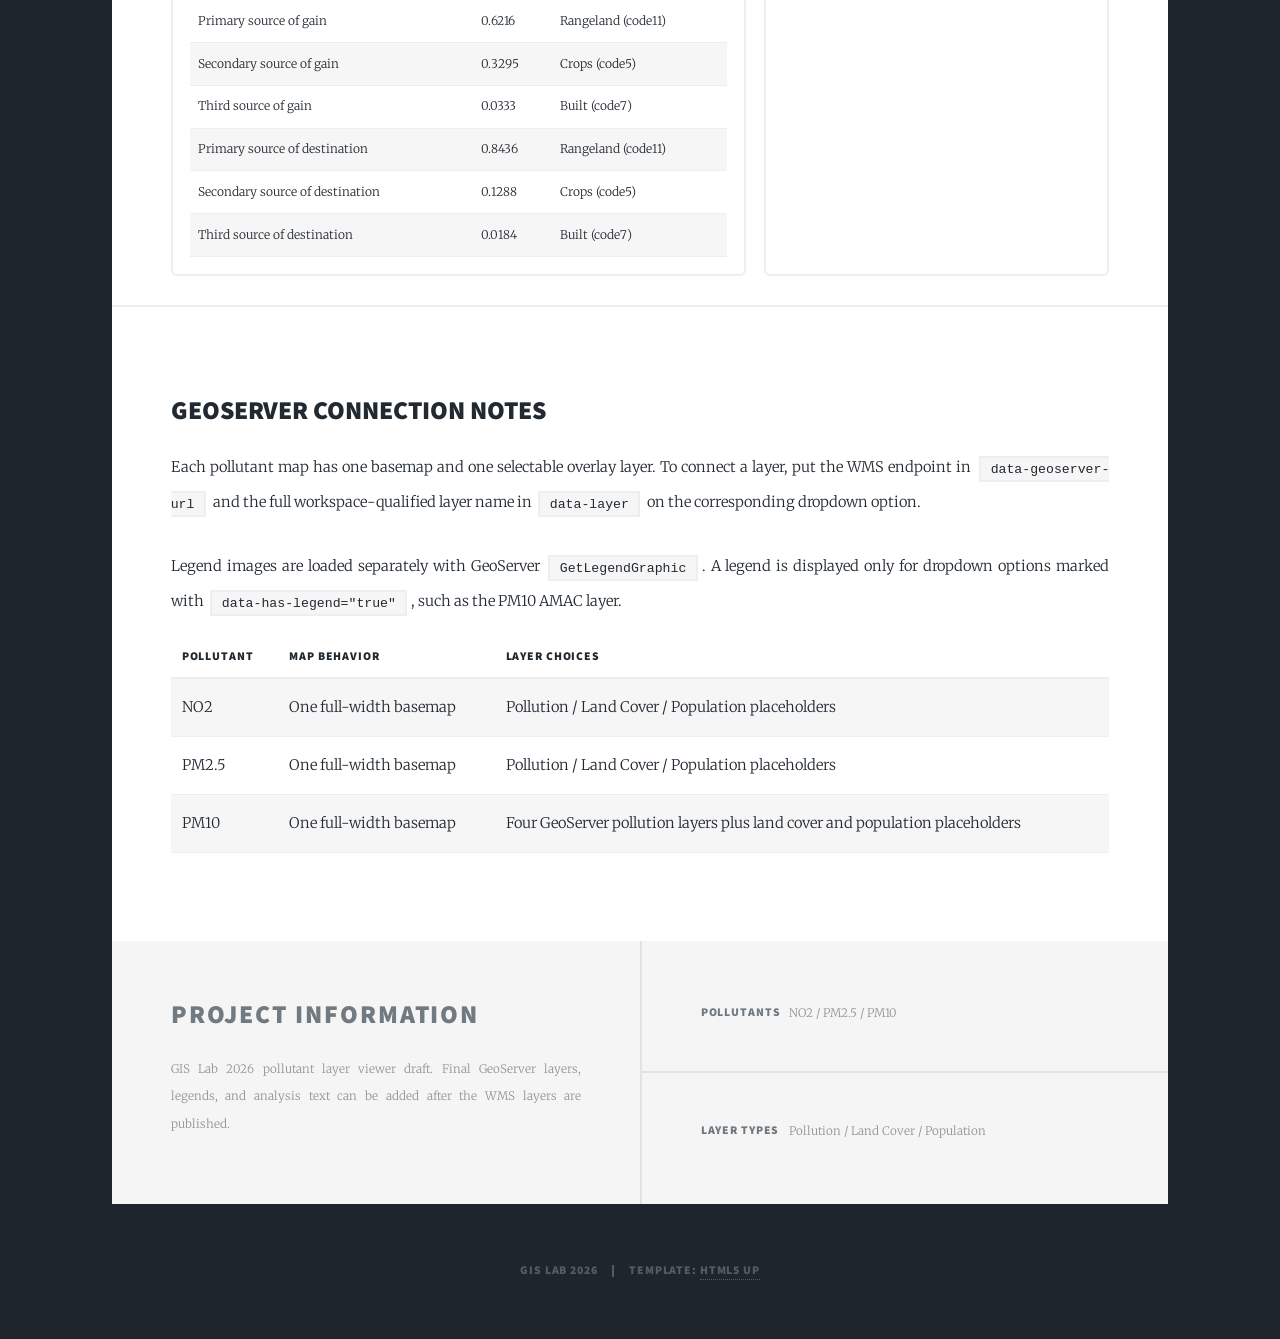
==== commit 8203da55: "Pin AMAC legend inside map" ====
--- a/index.html
+++ b/index.html
@@ -10,8 +10,7 @@
 		<meta charset="utf-8" />
 		<meta name="viewport" content="width=device-width, initial-scale=1, user-scalable=no" />
 		<link rel="stylesheet" href="assets/css/main.css" />
-		<link rel="stylesheet" href="assets/css/custom.css" />
-		<link rel="stylesheet" href="https://unpkg.com/leaflet@1.9.4/dist/leaflet.css" />
+		<link rel="stylesheet" href="assets/css/custom.css?v=20260602-map3" />
 		<noscript><link rel="stylesheet" href="assets/css/noscript.css" /></noscript>
 	</head>
 	<body class="is-preload">
@@ -20,7 +19,7 @@
 
 			<div id="intro">
 				<h1>Pollutant<br />Layer Viewer</h1>
-				<p>GIS Lab 2026 web preview for NO2, PM2.5, and PM10 layers. <br />Each pollutant is organized into pollution, land cover, and population map views.</p>
+				<p>GIS Lab 2026 web preview for NO2, PM2.5, and PM10 layers. <br />Each pollutant has one full-width basemap with selectable GeoServer overlays.</p>
 				<ul class="actions">
 					<li><a href="#main" class="button icon solid solo fa-arrow-down scrolly">Continue</a></li>
 				</ul>
@@ -45,243 +44,154 @@
 				<article id="overview" class="post featured lab-overview">
 					<header class="major">
 						<span class="date">GIS Laboratory 2026</span>
-						<h2>Three-Level Web Map Structure</h2>
-						<p>The largest categories are NO2, PM2.5, and PM10. Each pollutant section contains three thematic map views: pollution, land cover, and population.</p>
+						<h2>Three Independent Pollutant Maps</h2>
+						<p>The largest categories are NO2, PM2.5, and PM10. Each category has one full-width map: choose the basemap first, then choose which thematic layer appears above it.</p>
 					</header>
 					<div class="summary-grid">
 						<a class="summary-tile" href="#no2">
 							<span class="summary-code">NO2</span>
 							<strong>Nitrogen dioxide</strong>
-							<small>Pollution, land cover, and population maps.</small>
+							<small>One basemap, selectable overlay layer.</small>
 						</a>
 						<a class="summary-tile" href="#pm25">
 							<span class="summary-code">PM2.5</span>
 							<strong>Fine particulate matter</strong>
-							<small>Pollution, land cover, and population maps.</small>
+							<small>One basemap, selectable overlay layer.</small>
 						</a>
 						<a class="summary-tile" href="#pm10">
 							<span class="summary-code">PM10</span>
 							<strong>Coarse particulate matter</strong>
-							<small>Pollution, land cover, and population maps.</small>
+							<small>One basemap, selectable overlay layer.</small>
 						</a>
 					</div>
 				</article>
 
 				<section class="pollutant-section" id="no2">
 					<header class="major section-heading">
-						<span class="date">Level 01</span>
+						<span class="date">Pollutant 01</span>
 						<h2>NO2</h2>
-						<p>Three GeoServer map placeholders for the NO2 workflow. Choose OSM or satellite as the basemap for each map.</p>
-					</header>
-					<div class="thematic-map-grid">
-						<article class="thematic-map-card">
-							<header>
-								<span class="date">Level 03</span>
-								<h3>Pollution</h3>
-							</header>
-							<div class="mini-toolbar">
-								<label for="no2-pollution-basemap">Basemap</label>
-								<select id="no2-pollution-basemap" class="basemap-select">
+						<p>Select an OSM or satellite basemap, then choose a NO2 thematic layer to show on the same map.</p>
+					</header>
+					<div class="pollutant-map-shell">
+						<div class="map-toolbar">
+							<label for="no2-basemap">
+								Basemap
+								<select id="no2-basemap" class="basemap-select">
 									<option value="osm">OSM</option>
 									<option value="satellite">Satellite</option>
 								</select>
-							</div>
-							<div class="category-map" id="no2-pollution-map" data-layer="your_workspace:no2_pollution" data-geoserver-url="" data-map-center-lat="45.46" data-map-center-lng="9.19" data-map-zoom="8"></div>
-							<p class="map-status">GeoServer WMS layer placeholder: your_workspace:no2_pollution</p>
-						</article>
-						<article class="thematic-map-card">
-							<header>
-								<span class="date">Level 03</span>
-								<h3>Land Cover</h3>
-							</header>
-							<div class="mini-toolbar">
-								<label for="no2-landcover-basemap">Basemap</label>
-								<select id="no2-landcover-basemap" class="basemap-select">
+							</label>
+							<label for="no2-layer">
+								Layer
+								<select id="no2-layer" class="layer-select">
+									<option value="none">None</option>
+									<option value="pollution" data-label="NO2 Pollution" data-layer="your_workspace:no2_pollution" data-geoserver-url="">Pollution</option>
+									<option value="landcover" data-label="NO2 Land Cover" data-layer="your_workspace:no2_landcover" data-geoserver-url="">Land Cover</option>
+									<option value="population" data-label="NO2 Population" data-layer="your_workspace:no2_population" data-geoserver-url="">Population</option>
+								</select>
+							</label>
+						</div>
+						<div class="pollutant-map" id="no2-map" data-map-center-lat="42.7" data-map-center-lng="25.4" data-map-zoom="7"></div>
+						<p class="map-status">No overlay selected.</p>
+					</div>
+				</section>
+
+				<section class="pollutant-section" id="pm25">
+					<header class="major section-heading">
+						<span class="date">Pollutant 02</span>
+						<h2>PM2.5</h2>
+						<p>Select an OSM or satellite basemap, then choose a PM2.5 thematic layer to show on the same map.</p>
+					</header>
+					<div class="pollutant-map-shell">
+						<div class="map-toolbar">
+							<label for="pm25-basemap">
+								Basemap
+								<select id="pm25-basemap" class="basemap-select">
 									<option value="osm">OSM</option>
 									<option value="satellite">Satellite</option>
 								</select>
-							</div>
-							<div class="category-map" id="no2-landcover-map" data-layer="your_workspace:no2_landcover" data-geoserver-url="" data-map-center-lat="45.46" data-map-center-lng="9.19" data-map-zoom="8"></div>
-							<p class="map-status">GeoServer WMS layer placeholder: your_workspace:no2_landcover</p>
-						</article>
-						<article class="thematic-map-card">
-							<header>
-								<span class="date">Level 03</span>
-								<h3>Population</h3>
-							</header>
-							<div class="mini-toolbar">
-								<label for="no2-population-basemap">Basemap</label>
-								<select id="no2-population-basemap" class="basemap-select">
+							</label>
+							<label for="pm25-layer">
+								Layer
+								<select id="pm25-layer" class="layer-select">
+									<option value="none">None</option>
+									<option value="pollution" data-label="PM2.5 Pollution" data-layer="your_workspace:pm25_pollution" data-geoserver-url="">Pollution</option>
+									<option value="landcover" data-label="PM2.5 Land Cover" data-layer="your_workspace:pm25_landcover" data-geoserver-url="">Land Cover</option>
+									<option value="population" data-label="PM2.5 Population" data-layer="your_workspace:pm25_population" data-geoserver-url="">Population</option>
+								</select>
+							</label>
+						</div>
+						<div class="pollutant-map" id="pm25-map" data-map-center-lat="42.7" data-map-center-lng="25.4" data-map-zoom="7"></div>
+						<p class="map-status">No overlay selected.</p>
+					</div>
+				</section>
+
+				<section class="pollutant-section" id="pm10">
+					<header class="major section-heading">
+						<span class="date">Pollutant 03</span>
+						<h2>PM10</h2>
+						<p>Select an OSM or satellite basemap, then choose a PM10 pollution, land cover, or population layer to show on the same map.</p>
+					</header>
+					<div class="pollutant-map-shell">
+						<div class="map-toolbar">
+							<label for="pm10-basemap">
+								Basemap
+								<select id="pm10-basemap" class="basemap-select">
 									<option value="osm">OSM</option>
 									<option value="satellite">Satellite</option>
 								</select>
-							</div>
-							<div class="category-map" id="no2-population-map" data-layer="your_workspace:no2_population" data-geoserver-url="" data-map-center-lat="45.46" data-map-center-lng="9.19" data-map-zoom="8"></div>
-							<p class="map-status">GeoServer WMS layer placeholder: your_workspace:no2_population</p>
-						</article>
-					</div>
-				</section>
-
-				<section class="pollutant-section" id="pm25">
-					<header class="major section-heading">
-						<span class="date">Level 01</span>
-						<h2>PM2.5</h2>
-						<p>Three GeoServer map placeholders for the PM2.5 workflow. Choose OSM or satellite as the basemap for each map.</p>
-					</header>
-					<div class="thematic-map-grid">
-						<article class="thematic-map-card">
-							<header>
-								<span class="date">Level 03</span>
-								<h3>Pollution</h3>
-							</header>
-							<div class="mini-toolbar">
-								<label for="pm25-pollution-basemap">Basemap</label>
-								<select id="pm25-pollution-basemap" class="basemap-select">
-									<option value="osm">OSM</option>
-									<option value="satellite">Satellite</option>
-								</select>
-							</div>
-							<div class="category-map" id="pm25-pollution-map" data-layer="your_workspace:pm25_pollution" data-geoserver-url="" data-map-center-lat="45.46" data-map-center-lng="9.19" data-map-zoom="8"></div>
-							<p class="map-status">GeoServer WMS layer placeholder: your_workspace:pm25_pollution</p>
-						</article>
-						<article class="thematic-map-card">
-							<header>
-								<span class="date">Level 03</span>
-								<h3>Land Cover</h3>
-							</header>
-							<div class="mini-toolbar">
-								<label for="pm25-landcover-basemap">Basemap</label>
-								<select id="pm25-landcover-basemap" class="basemap-select">
-									<option value="osm">OSM</option>
-									<option value="satellite">Satellite</option>
-								</select>
-							</div>
-							<div class="category-map" id="pm25-landcover-map" data-layer="your_workspace:pm25_landcover" data-geoserver-url="" data-map-center-lat="45.46" data-map-center-lng="9.19" data-map-zoom="8"></div>
-							<p class="map-status">GeoServer WMS layer placeholder: your_workspace:pm25_landcover</p>
-						</article>
-						<article class="thematic-map-card">
-							<header>
-								<span class="date">Level 03</span>
-								<h3>Population</h3>
-							</header>
-							<div class="mini-toolbar">
-								<label for="pm25-population-basemap">Basemap</label>
-								<select id="pm25-population-basemap" class="basemap-select">
-									<option value="osm">OSM</option>
-									<option value="satellite">Satellite</option>
-								</select>
-							</div>
-							<div class="category-map" id="pm25-population-map" data-layer="your_workspace:pm25_population" data-geoserver-url="" data-map-center-lat="45.46" data-map-center-lng="9.19" data-map-zoom="8"></div>
-							<p class="map-status">GeoServer WMS layer placeholder: your_workspace:pm25_population</p>
-						</article>
-					</div>
-				</section>
-
-				<section class="pollutant-section" id="pm10">
-					<header class="major section-heading">
-						<span class="date">Level 01</span>
-						<h2>PM10</h2>
-						<p>Three GeoServer map placeholders for the PM10 workflow. Supporting chart and table outputs are shown under their corresponding thematic content.</p>
-					</header>
-					<div class="thematic-map-grid">
-						<article class="thematic-map-card">
-							<header>
-								<span class="date">Level 03</span>
-								<h3>Pollution</h3>
-							</header>
-							<div class="mini-toolbar">
-								<label for="pm10-pollution-basemap">Basemap</label>
-								<select id="pm10-pollution-basemap" class="basemap-select">
-									<option value="osm">OSM</option>
-									<option value="satellite">Satellite</option>
-								</select>
-							</div>
-							<div class="category-map" id="pm10-pollution-map" data-layer="your_workspace:pm10_pollution" data-geoserver-url="" data-map-center-lat="45.46" data-map-center-lng="9.19" data-map-zoom="8"></div>
-							<p class="map-status">GeoServer WMS layer placeholder: your_workspace:pm10_pollution</p>
-						</article>
-						<article class="thematic-map-card">
-							<header>
-								<span class="date">Level 03</span>
-								<h3>Land Cover</h3>
-							</header>
-							<div class="mini-toolbar">
-								<label for="pm10-landcover-basemap">Basemap</label>
-								<select id="pm10-landcover-basemap" class="basemap-select">
-									<option value="osm">OSM</option>
-									<option value="satellite">Satellite</option>
-								</select>
-							</div>
-							<div class="category-map" id="pm10-landcover-map" data-layer="your_workspace:pm10_landcover" data-geoserver-url="" data-map-center-lat="45.46" data-map-center-lng="9.19" data-map-zoom="8"></div>
-							<p class="map-status">GeoServer WMS layer placeholder: your_workspace:pm10_landcover</p>
-							<div class="supporting-output">
-								<h4>Land Cover Chart</h4>
-								<img src="assets/data/landcover/zonal-statistics-lcc.png" alt="Zonal Statistics by Land Cover Change" />
-							</div>
-							<div class="supporting-output">
-								<h4>Bulgaria 2021-2023 Data Table</h4>
-								<div class="table-wrapper">
-									<table class="compact-data-table">
-										<thead>
-											<tr>
-												<th>Indicator</th>
-												<th>Value</th>
-												<th>Category</th>
-											</tr>
-										</thead>
-										<tbody>
-											<tr><td>stability(persistence)</td><td>0.9493</td><td>N/A (Baseline)</td></tr>
-											<tr><td>Primary source of gain</td><td>0.6216</td><td>Rangeland (code11)</td></tr>
-											<tr><td>Secondary source of gain</td><td>0.3295</td><td>Crops (code5)</td></tr>
-											<tr><td>Third source of gain</td><td>0.0333</td><td>Built (code7)</td></tr>
-											<tr><td>Primary source of destination</td><td>0.8436</td><td>Rangeland (code11)</td></tr>
-											<tr><td>Secondary source of destination</td><td>0.1288</td><td>Crops (code5)</td></tr>
-											<tr><td>Third source of destination</td><td>0.0184</td><td>Built (code7)</td></tr>
-										</tbody>
-									</table>
-								</div>
-								<div class="table-wrapper">
-									<table class="compact-data-table">
-										<thead>
-											<tr>
-												<th>Value</th>
-												<th>Pixel count</th>
-												<th>Area (deg2)</th>
-											</tr>
-										</thead>
-										<tbody>
-											<tr><td>102</td><td>288,236</td><td>0.002877</td></tr>
-											<tr><td>201</td><td>173,703</td><td>0.001734</td></tr>
-											<tr><td>202</td><td>500,526,878</td><td>4.996822</td></tr>
-											<tr><td>204</td><td>50,773</td><td>0.000507</td></tr>
-											<tr><td>205</td><td>3,442,142</td><td>0.034363</td></tr>
-											<tr><td>207</td><td>491,578</td><td>0.004907</td></tr>
-											<tr><td>209</td><td>22,620</td><td>0.000226</td></tr>
-											<tr><td>211</td><td>22,545,230</td><td>0.225072</td></tr>
-											<tr><td>502</td><td>6,558,426</td><td>0.065474</td></tr>
-											<tr><td>1102</td><td>12,370,715</td><td>0.123498</td></tr>
-										</tbody>
-									</table>
-								</div>
+							</label>
+							<label for="pm10-layer">
+								Layer
+								<select id="pm10-layer" class="layer-select">
+									<option value="none">None</option>
+									<optgroup label="Pollution">
+										<option value="bg-2023-12" data-label="BG 2023 12" data-layer="Bulgaria_GIS_pm10_localtest:BG_2023_12" data-geoserver-url="http://localhost:8082/geoserver/Bulgaria_GIS_pm10_localtest/wms">BG 2023 12</option>
+										<option value="average-2023" data-label="Average PM10 2023" data-layer="Bulgaria_GIS_pm10_localtest:Bulgaria_average_pm10_2023" data-geoserver-url="http://localhost:8082/geoserver/Bulgaria_GIS_pm10_localtest/wms">Average PM10 2023</option>
+										<option value="amac" data-label="PM10 AMAC 2021-2023" data-layer="Bulgaria_GIS_pm10_localtest:Bulgaria_pm10_2021_2023_AMAC_map" data-geoserver-url="http://localhost:8082/geoserver/Bulgaria_GIS_pm10_localtest/wms" data-has-legend="true">PM10 AMAC 2021-2023</option>
+										<option value="concentration-2023" data-label="PM10 Concentration 2023" data-layer="Bulgaria_GIS_pm10_localtest:Bulgaria_pm10_concentration_map_2023" data-geoserver-url="http://localhost:8082/geoserver/Bulgaria_GIS_pm10_localtest/wms">PM10 Concentration 2023</option>
+									</optgroup>
+									<optgroup label="Land Cover">
+										<option value="landcover" data-label="PM10 Land Cover" data-layer="your_workspace:pm10_landcover" data-geoserver-url="">Land Cover</option>
+									</optgroup>
+									<optgroup label="Population">
+										<option value="population" data-label="PM10 Population" data-layer="your_workspace:pm10_population" data-geoserver-url="">Population</option>
+									</optgroup>
+								</select>
+							</label>
+						</div>
+						<div class="pollutant-map" id="pm10-map" data-map-center-lat="42.7" data-map-center-lng="25.4" data-map-zoom="7"></div>
+						<p class="map-status">No overlay selected.</p>
+					</div>
+					<div class="supporting-grid">
+						<article class="supporting-output">
+							<h3>Land Cover Output</h3>
+							<img src="assets/data/landcover/zonal-statistics-lcc.png" alt="Zonal Statistics by Land Cover Change" />
+							<h4>Bulgaria 2021-2023 Data Table</h4>
+							<div class="table-wrapper">
+								<table class="compact-data-table">
+									<thead>
+										<tr>
+											<th>Indicator</th>
+											<th>Value</th>
+											<th>Category</th>
+										</tr>
+									</thead>
+									<tbody>
+										<tr><td>stability(persistence)</td><td>0.9493</td><td>N/A (Baseline)</td></tr>
+										<tr><td>Primary source of gain</td><td>0.6216</td><td>Rangeland (code11)</td></tr>
+										<tr><td>Secondary source of gain</td><td>0.3295</td><td>Crops (code5)</td></tr>
+										<tr><td>Third source of gain</td><td>0.0333</td><td>Built (code7)</td></tr>
+										<tr><td>Primary source of destination</td><td>0.8436</td><td>Rangeland (code11)</td></tr>
+										<tr><td>Secondary source of destination</td><td>0.1288</td><td>Crops (code5)</td></tr>
+										<tr><td>Third source of destination</td><td>0.0184</td><td>Built (code7)</td></tr>
+									</tbody>
+								</table>
 							</div>
 						</article>
-						<article class="thematic-map-card">
-							<header>
-								<span class="date">Level 03</span>
-								<h3>Population</h3>
-							</header>
-							<div class="mini-toolbar">
-								<label for="pm10-population-basemap">Basemap</label>
-								<select id="pm10-population-basemap" class="basemap-select">
-									<option value="osm">OSM</option>
-									<option value="satellite">Satellite</option>
-								</select>
-							</div>
-							<div class="category-map" id="pm10-population-map" data-layer="your_workspace:pm10_population" data-geoserver-url="" data-map-center-lat="45.46" data-map-center-lng="9.19" data-map-zoom="8"></div>
-							<p class="map-status">GeoServer WMS layer placeholder: your_workspace:pm10_population</p>
-							<div class="supporting-output">
-								<h4>PM10 Population Exposure Chart</h4>
-								<img src="assets/data/population/pm10-population-exposure.png" alt="PM10 Population Exposure in Bulgaria 2023" />
-							</div>
+						<article class="supporting-output">
+							<h3>Population Output</h3>
+							<img src="assets/data/population/pm10-population-exposure.png" alt="PM10 Population Exposure in Bulgaria 2023" />
 						</article>
 					</div>
 				</section>
@@ -290,30 +200,31 @@
 					<header>
 						<h2>GeoServer Connection Notes</h2>
 					</header>
-					<p>Each map card is prepared for a GeoServer WMS overlay. Fill in the map container's <code>data-geoserver-url</code> and replace the placeholder <code>data-layer</code> value when the final layers are ready.</p>
+					<p>Each pollutant map has one basemap and one selectable overlay layer. To connect a layer, put the WMS endpoint in <code>data-geoserver-url</code> and the full workspace-qualified layer name in <code>data-layer</code> on the corresponding dropdown option.</p>
+					<p>Legend images are loaded separately with GeoServer <code>GetLegendGraphic</code>. A legend is displayed only for dropdown options marked with <code>data-has-legend="true"</code>, such as the PM10 AMAC layer.</p>
 					<table>
 						<thead>
 							<tr>
-								<th>Level 01</th>
-								<th>Level 03 map views</th>
-								<th>Display method</th>
+								<th>Pollutant</th>
+								<th>Map behavior</th>
+								<th>Layer choices</th>
 							</tr>
 						</thead>
 						<tbody>
 							<tr>
 								<td>NO2</td>
-								<td>Pollution / Land Cover / Population</td>
-								<td>GeoServer WMS placeholders</td>
+								<td>One full-width basemap</td>
+								<td>Pollution / Land Cover / Population placeholders</td>
 							</tr>
 							<tr>
 								<td>PM2.5</td>
-								<td>Pollution / Land Cover / Population</td>
-								<td>GeoServer WMS placeholders</td>
+								<td>One full-width basemap</td>
+								<td>Pollution / Land Cover / Population placeholders</td>
 							</tr>
 							<tr>
 								<td>PM10</td>
-								<td>Pollution / Land Cover / Population</td>
-								<td>GeoServer WMS placeholders with chart and table outputs</td>
+								<td>One full-width basemap</td>
+								<td>Four GeoServer pollution layers plus land cover and population placeholders</td>
 							</tr>
 						</tbody>
 					</table>
@@ -328,11 +239,11 @@
 				</section>
 				<section class="split contact">
 					<section>
-						<h3>Level 01</h3>
+						<h3>Pollutants</h3>
 						<p>NO2 / PM2.5 / PM10</p>
 					</section>
 					<section>
-						<h3>Level 03</h3>
+						<h3>Layer Types</h3>
 						<p>Pollution / Land Cover / Population</p>
 					</section>
 				</section>
@@ -351,8 +262,7 @@
 		<script src="assets/js/breakpoints.min.js"></script>
 		<script src="assets/js/util.js"></script>
 		<script src="assets/js/main.js"></script>
-		<script src="https://unpkg.com/leaflet@1.9.4/dist/leaflet.js"></script>
-		<script src="assets/js/map-demo.js"></script>
+		<script src="assets/js/map-demo.js?v=20260602-map3"></script>
 
 	</body>
 </html>
--- a/assets/css/custom.css
+++ b/assets/css/custom.css
@@ -12,7 +12,7 @@
 
 .lab-overview .major p,
 .section-heading p {
-	max-width: 52rem;
+	max-width: 54rem;
 	margin-left: auto;
 	margin-right: auto;
 }
@@ -74,84 +74,133 @@
 	text-align: center;
 }
 
-.thematic-map-grid {
-	display: grid;
-	grid-template-columns: repeat(3, minmax(0, 1fr));
-	gap: 1.25rem;
-	align-items: start;
-}
-
-.thematic-map-card {
+.pollutant-map-shell {
 	border: solid 2px #eeeeee;
 	border-radius: 6px;
 	background: #ffffff;
 	overflow: hidden;
 }
 
-.thematic-map-card header {
-	padding: 1.15rem 1.15rem 0.6rem 1.15rem;
-}
-
-.thematic-map-card h3 {
-	font-size: 1.05rem;
-	letter-spacing: 0.02em;
-	margin: 0;
-}
-
-.mini-toolbar {
+.map-toolbar {
 	display: grid;
-	grid-template-columns: 1fr;
-	gap: 0.35rem;
-	padding: 0 1.15rem 1rem 1.15rem;
-}
-
-.mini-toolbar label {
+	grid-template-columns: minmax(0, 1fr) minmax(0, 2fr);
+	gap: 1rem;
+	padding: 1rem;
+	background: #f8fafb;
+	border-bottom: solid 2px #eeeeee;
+}
+
+.map-toolbar label {
 	color: #212931;
 	font-family: "Source Sans Pro", Helvetica, sans-serif;
-	font-size: 0.75rem;
+	font-size: 0.78rem;
 	font-weight: 900;
 	letter-spacing: 0.08em;
 	margin: 0;
 	text-transform: uppercase;
 }
 
-.mini-toolbar select {
-	height: 2.5rem;
+.map-toolbar select {
+	height: 2.75rem;
+	margin-top: 0.45rem;
+	width: 100%;
 	border-radius: 4px;
-	width: 100%;
-}
-
-.category-map {
-	width: 100%;
-	height: 18rem;
+}
+
+.pollutant-map {
+	width: 100%;
+	height: 36rem;
 	background: #eef3f6;
+	overflow: hidden;
+	position: relative;
+}
+
+.simple-map-tile {
+	height: 256px;
+	position: absolute;
+	width: 256px;
+}
+
+.simple-map-overlay {
+	height: 100%;
+	inset: 0;
+	object-fit: fill;
+	pointer-events: none;
+	position: absolute;
+	width: 100%;
+	z-index: 2;
+}
+
+.map-attribution {
+	background: rgba(255, 255, 255, 0.86);
+	bottom: 0;
+	color: #4a5560;
+	font-size: 0.72rem;
+	left: 0;
+	padding: 0.15rem 0.4rem;
+	position: absolute;
+	z-index: 3;
+}
+
+.map-status {
 	border-top: solid 2px #eeeeee;
-	border-bottom: solid 2px #eeeeee;
-}
-
-.map-status {
 	color: #4a5560;
-	font-size: 0.88rem;
+	font-size: 0.95rem;
 	line-height: 1.45;
 	margin: 0;
-	padding: 0.85rem 1.15rem;
+	padding: 0.85rem 1rem;
+}
+
+.map-legend {
+	background: rgba(255, 255, 255, 0.94);
+	border: solid 1px #d9dee3;
+	border-radius: 6px;
+	bottom: 1rem;
+	box-shadow: 0 0.4rem 1rem rgba(33, 41, 49, 0.16);
+	max-width: min(16rem, calc(100% - 2rem));
+	padding: 0.75rem;
+	position: absolute;
+	right: 1rem;
+	z-index: 4;
+}
+
+.map-legend img {
+	background: #ffffff;
+	border-radius: 4px;
+	display: block;
+	max-width: 100%;
+}
+
+.supporting-grid {
+	display: grid;
+	grid-template-columns: minmax(0, 1.25fr) minmax(0, 0.75fr);
+	gap: 1.25rem;
+	margin-top: 1.5rem;
 }
 
 .supporting-output {
-	border-top: solid 2px #eeeeee;
+	border: solid 2px #eeeeee;
+	border-radius: 6px;
+	background: #ffffff;
 	padding: 1.15rem;
 }
 
-.supporting-output h4 {
-	font-size: 0.9rem;
+.supporting-output h3 {
+	font-size: 1rem;
 	letter-spacing: 0.04em;
 	margin: 0 0 0.9rem 0;
 }
 
+.supporting-output h4 {
+	font-size: 0.88rem;
+	letter-spacing: 0.04em;
+	margin: 1rem 0 0.6rem 0;
+}
+
 .supporting-output img {
 	display: block;
 	width: 100%;
-	max-height: 19rem;
+	max-height: 24rem;
 	object-fit: contain;
 	background: #f4f7f9;
 	border: solid 1px #eeeeee;
@@ -183,23 +232,24 @@
 	letter-spacing: 0;
 }
 
-@media screen and (max-width: 1200px) {
-	.thematic-map-grid {
-		grid-template-columns: 1fr;
-	}
-
-	.category-map {
-		height: 24rem;
-	}
-}
-
 @media screen and (max-width: 980px) {
-	.summary-grid {
+	.summary-grid,
+	.supporting-grid {
 		grid-template-columns: 1fr;
 	}
 
 	.pollutant-section {
 		padding: 3rem 2rem 1rem 2rem;
+	}
+
+	.pollutant-map {
+		height: 30rem;
+	}
+}
+
+@media screen and (max-width: 640px) {
+	.map-toolbar {
+		grid-template-columns: 1fr;
 	}
 }
 
@@ -208,11 +258,11 @@
 		font-size: 1.5rem;
 	}
 
-	.category-map {
-		height: 18rem;
+	.pollutant-map {
+		height: 23rem;
 	}
 
 	.supporting-output img {
-		max-height: 15rem;
-	}
-}
+		max-height: 16rem;
+	}
+}
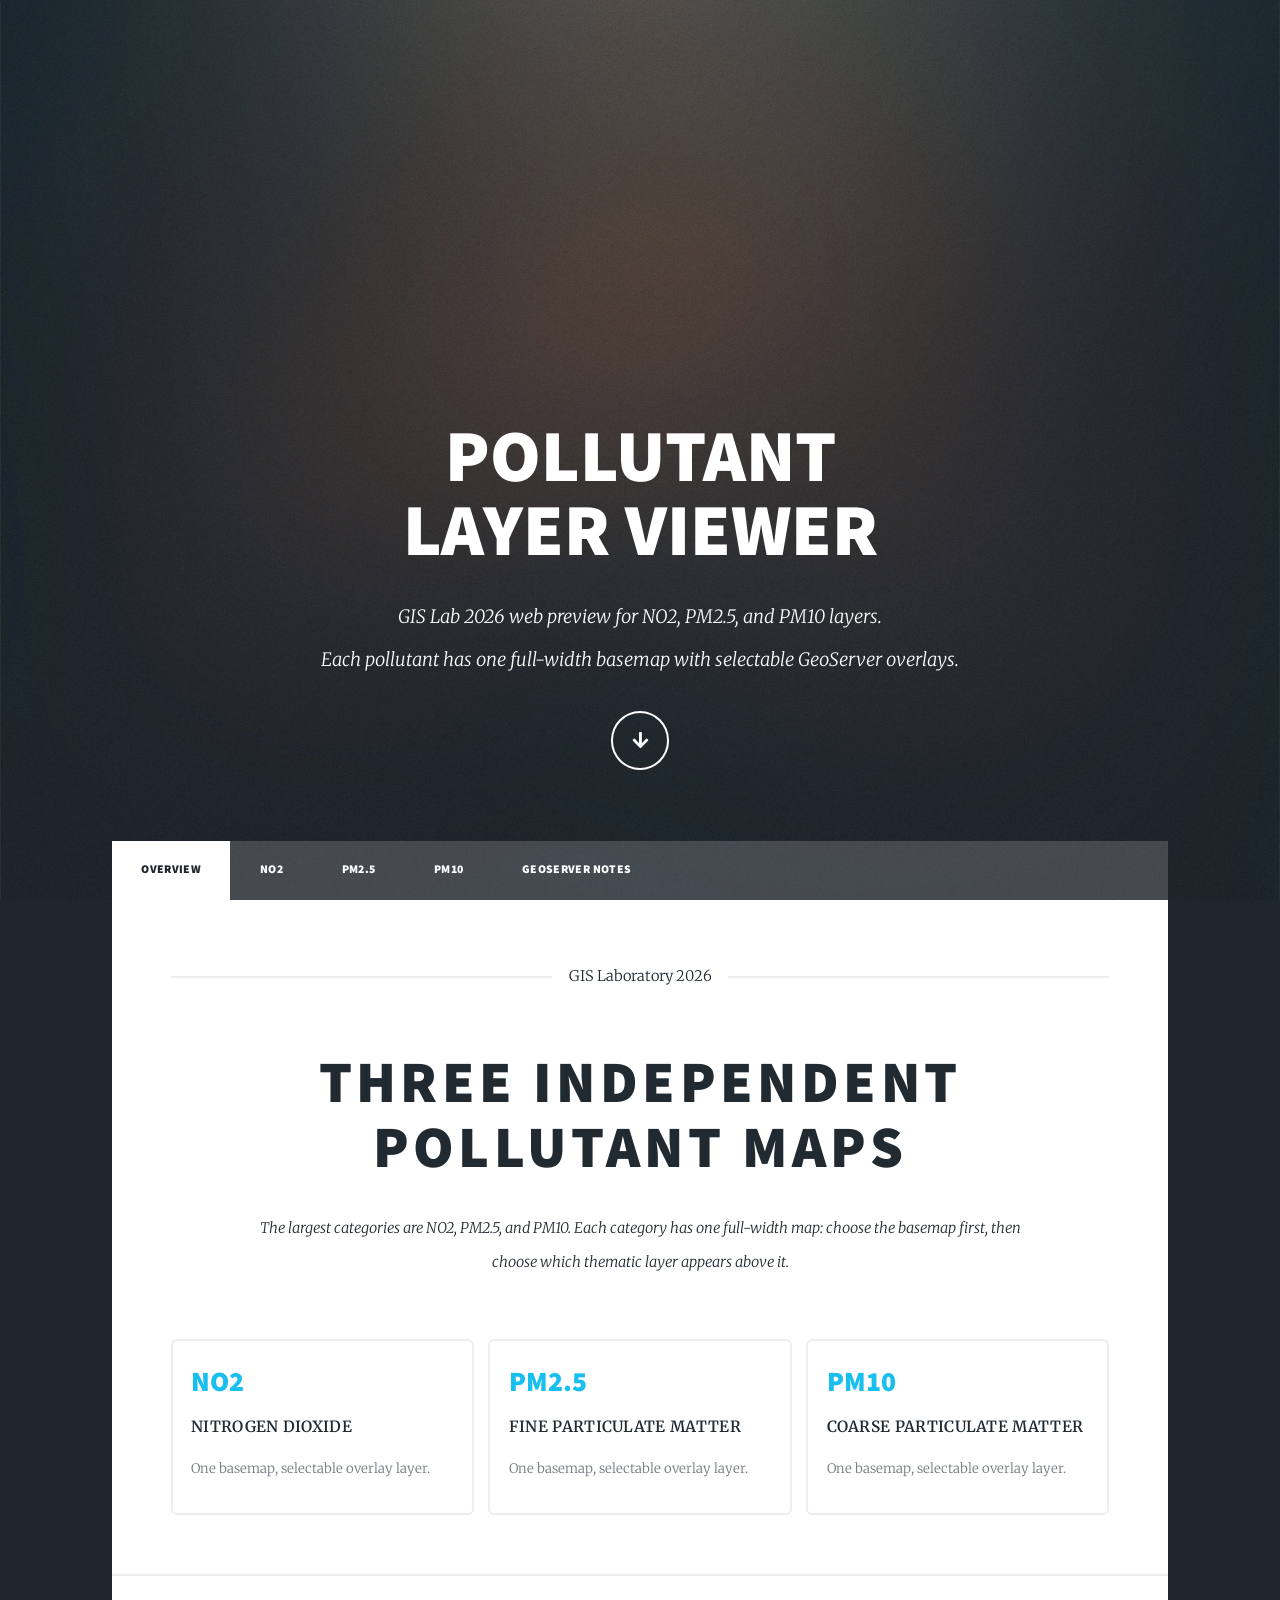
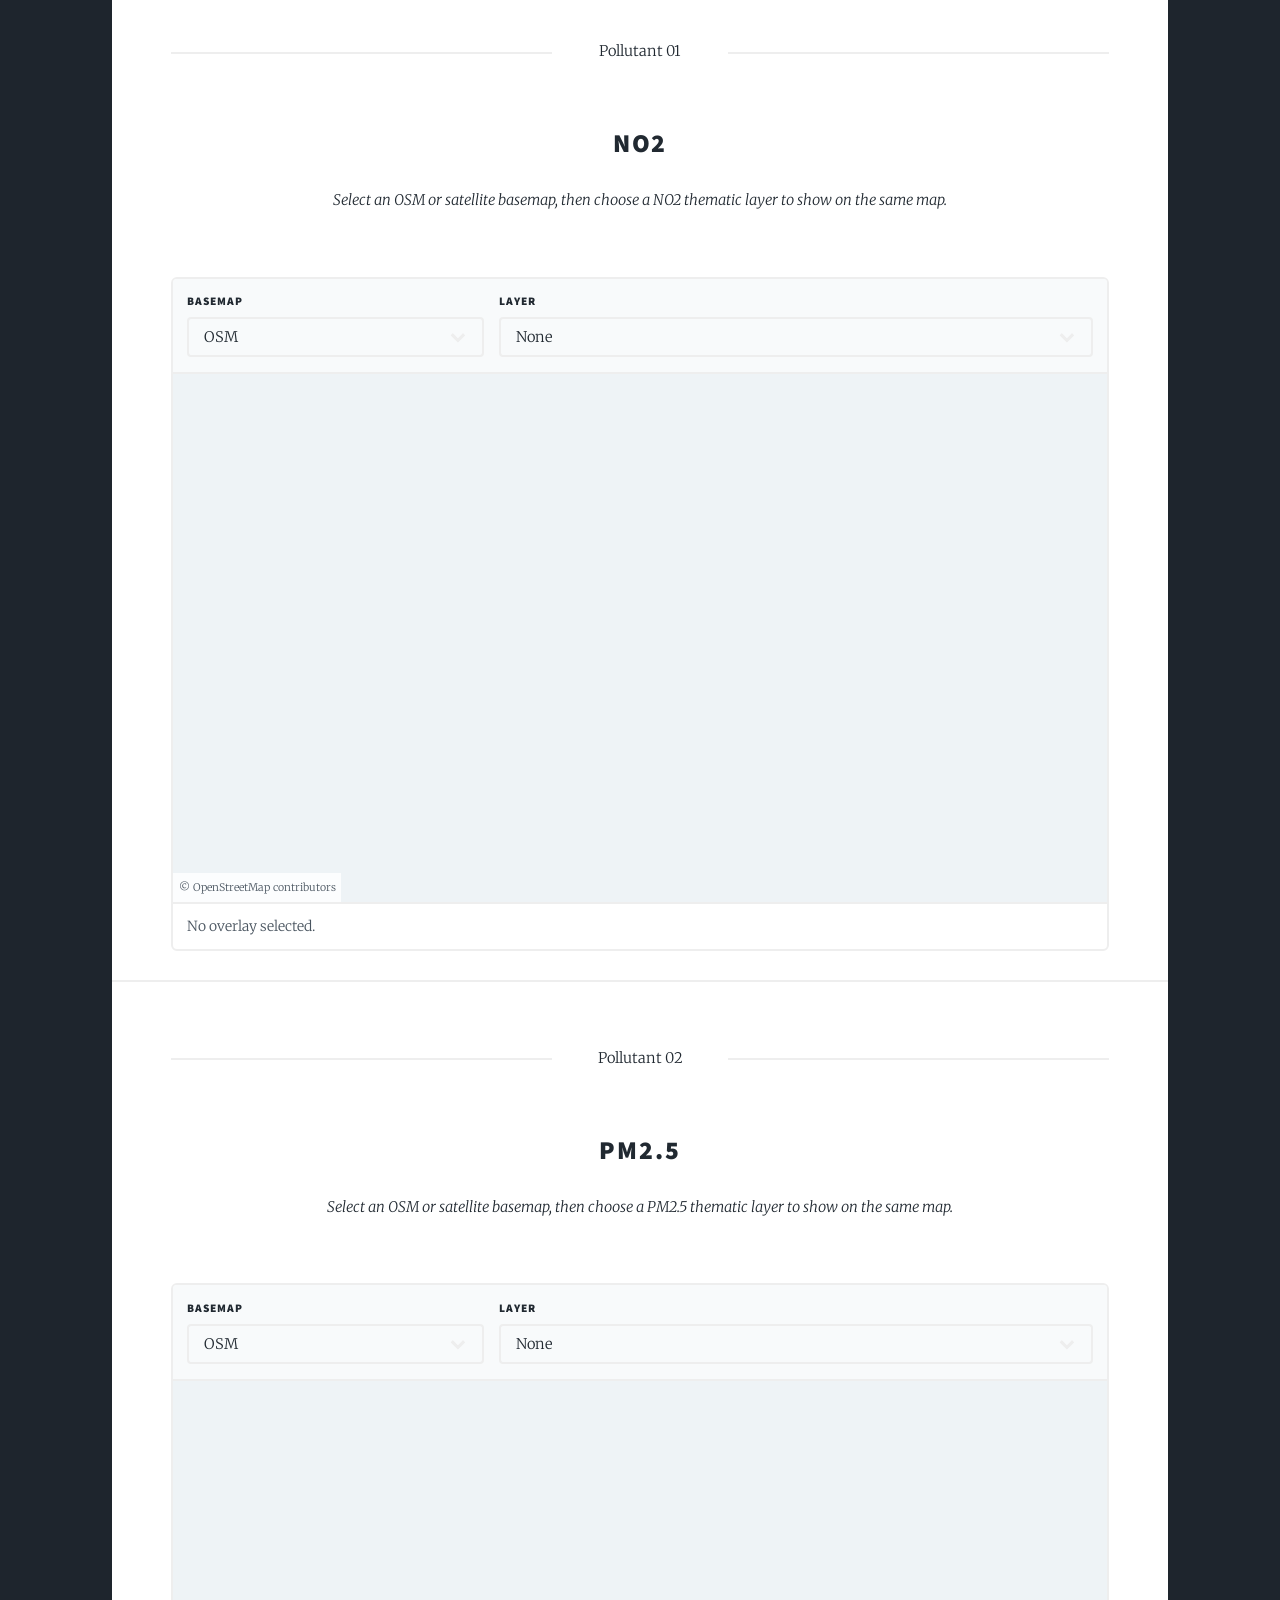
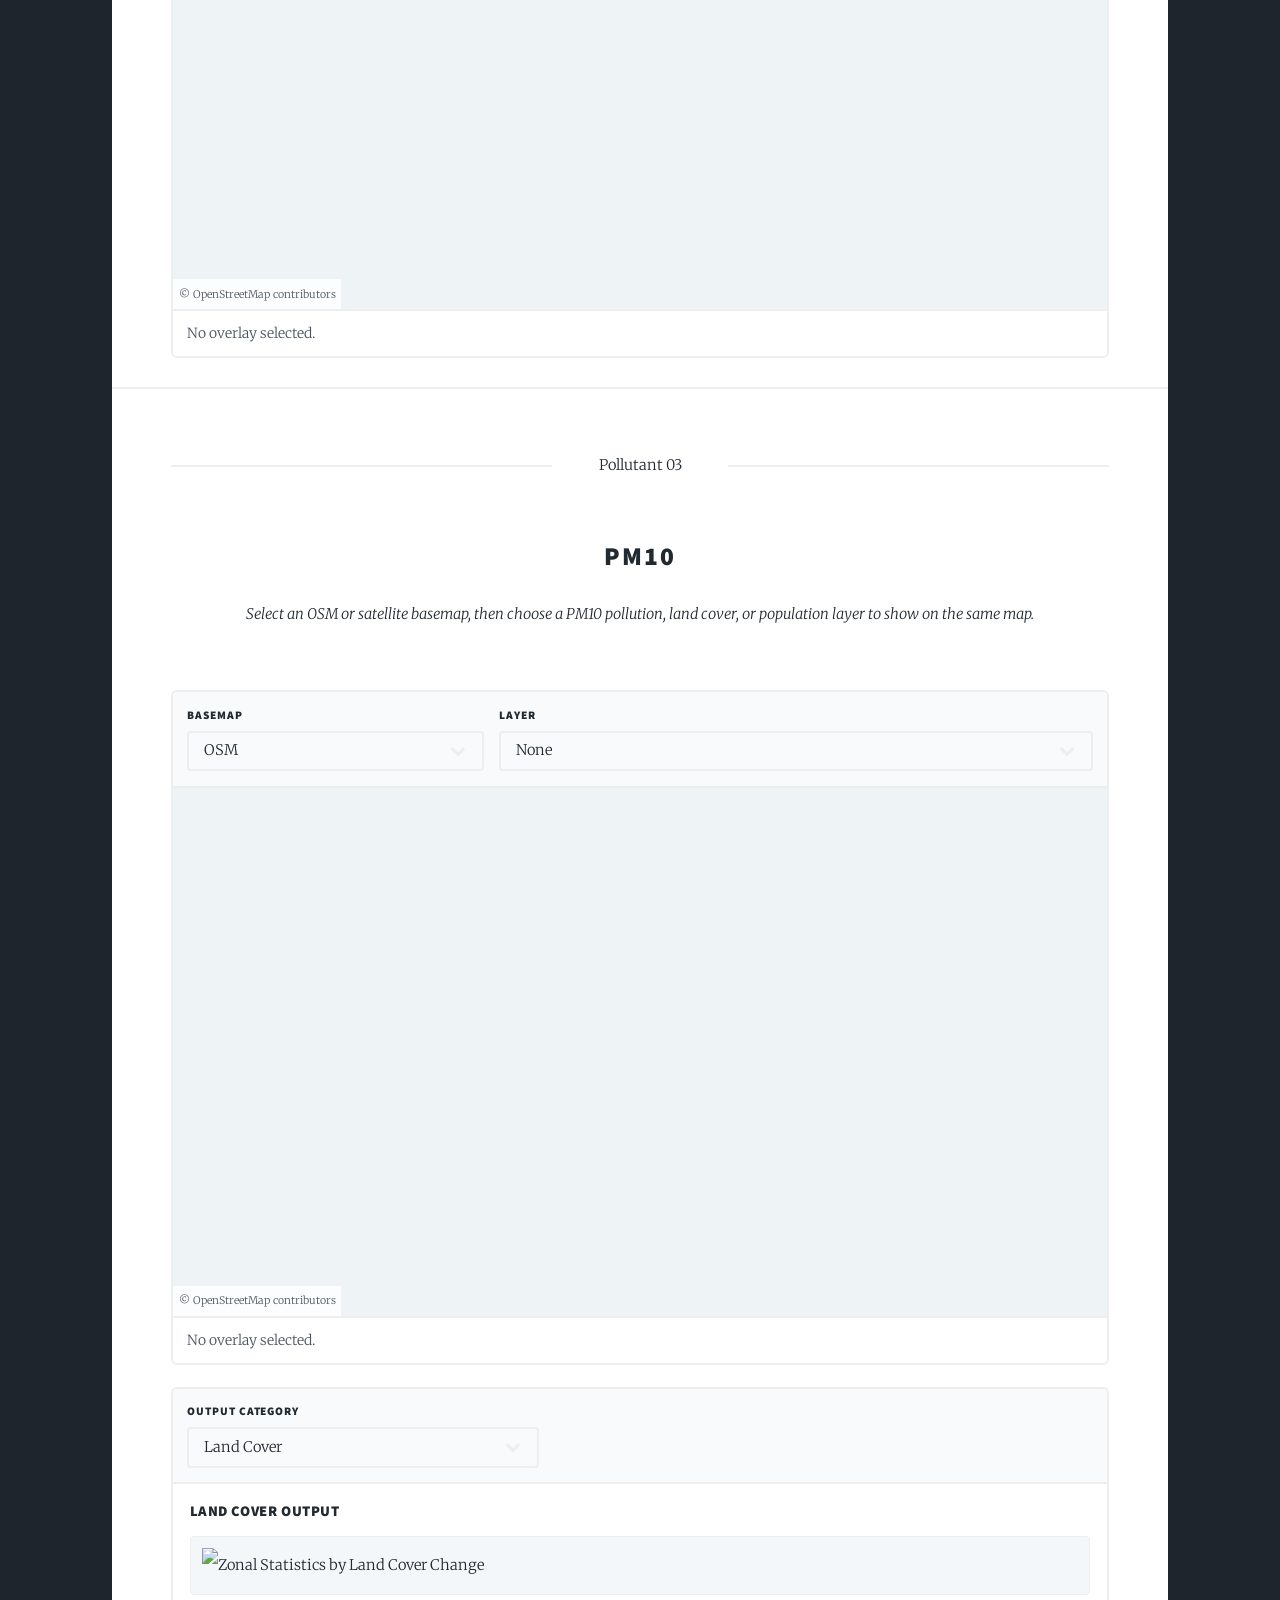
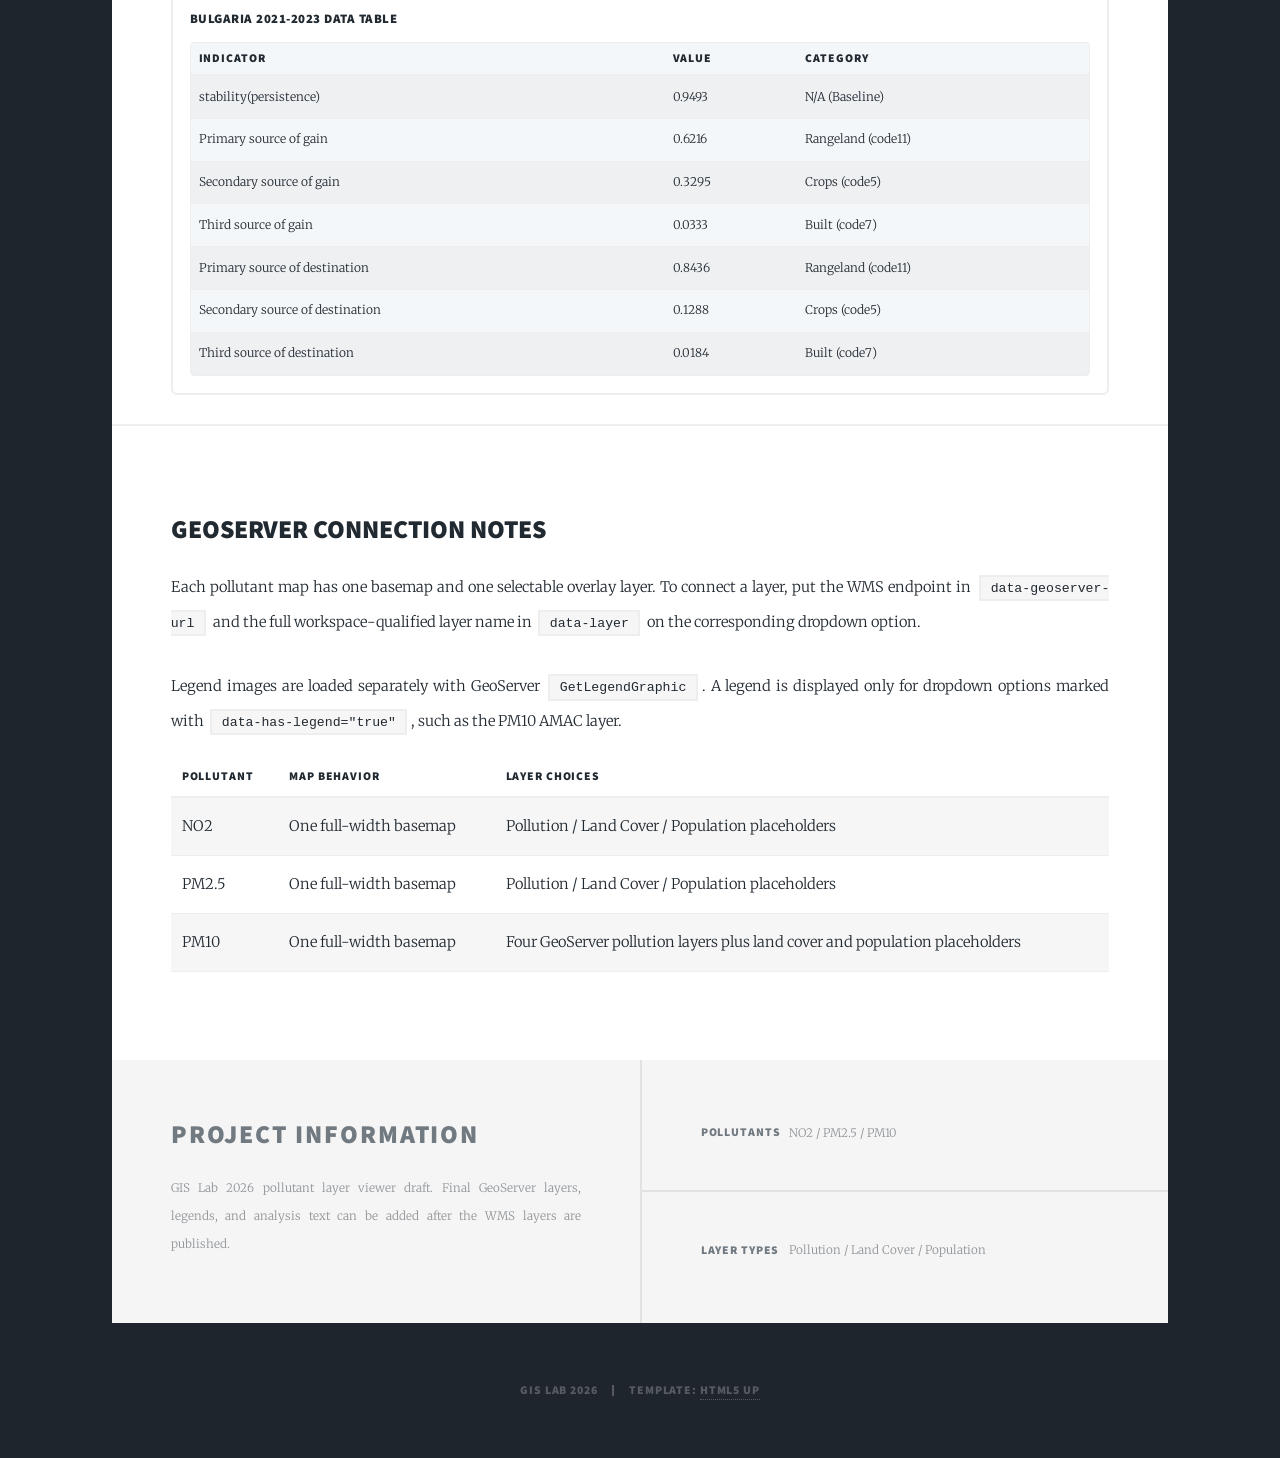
==== commit 0b333550: "Add unified output viewer" ====
--- a/index.html
+++ b/index.html
@@ -163,36 +163,54 @@
 						<div class="pollutant-map" id="pm10-map" data-map-center-lat="42.7" data-map-center-lng="25.4" data-map-zoom="7"></div>
 						<p class="map-status">No overlay selected.</p>
 					</div>
-					<div class="supporting-grid">
-						<article class="supporting-output">
-							<h3>Land Cover Output</h3>
-							<img src="assets/data/landcover/zonal-statistics-lcc.png" alt="Zonal Statistics by Land Cover Change" />
-							<h4>Bulgaria 2021-2023 Data Table</h4>
-							<div class="table-wrapper">
-								<table class="compact-data-table">
-									<thead>
-										<tr>
-											<th>Indicator</th>
-											<th>Value</th>
-											<th>Category</th>
-										</tr>
-									</thead>
-									<tbody>
-										<tr><td>stability(persistence)</td><td>0.9493</td><td>N/A (Baseline)</td></tr>
-										<tr><td>Primary source of gain</td><td>0.6216</td><td>Rangeland (code11)</td></tr>
-										<tr><td>Secondary source of gain</td><td>0.3295</td><td>Crops (code5)</td></tr>
-										<tr><td>Third source of gain</td><td>0.0333</td><td>Built (code7)</td></tr>
-										<tr><td>Primary source of destination</td><td>0.8436</td><td>Rangeland (code11)</td></tr>
-										<tr><td>Secondary source of destination</td><td>0.1288</td><td>Crops (code5)</td></tr>
-										<tr><td>Third source of destination</td><td>0.0184</td><td>Built (code7)</td></tr>
-									</tbody>
-								</table>
-							</div>
-						</article>
-						<article class="supporting-output">
-							<h3>Population Output</h3>
-							<img src="assets/data/population/pm10-population-exposure.png" alt="PM10 Population Exposure in Bulgaria 2023" />
-						</article>
+					<div class="output-viewer">
+						<div class="output-toolbar">
+							<label for="output-category">
+								Output Category
+								<select id="output-category" class="output-category-select">
+									<option value="pollution">Pollution</option>
+									<option value="landcover" selected>Land Cover</option>
+									<option value="population">Population</option>
+								</select>
+							</label>
+						</div>
+						<div class="output-display">
+							<article class="output-panel" data-output-panel="pollution" hidden>
+								<h3>Pollution Output</h3>
+								<div class="output-placeholder">
+									<p>No pollution chart or table file is attached yet.</p>
+								</div>
+							</article>
+							<article class="output-panel" data-output-panel="landcover">
+								<h3>Land Cover Output</h3>
+								<img class="output-image" src="assets/data/landcover/zonal-statistics-lcc.png" alt="Zonal Statistics by Land Cover Change" />
+								<h4>Bulgaria 2021-2023 Data Table</h4>
+								<div class="table-wrapper output-table-frame">
+									<table class="compact-data-table">
+										<thead>
+											<tr>
+												<th>Indicator</th>
+												<th>Value</th>
+												<th>Category</th>
+											</tr>
+										</thead>
+										<tbody>
+											<tr><td>stability(persistence)</td><td>0.9493</td><td>N/A (Baseline)</td></tr>
+											<tr><td>Primary source of gain</td><td>0.6216</td><td>Rangeland (code11)</td></tr>
+											<tr><td>Secondary source of gain</td><td>0.3295</td><td>Crops (code5)</td></tr>
+											<tr><td>Third source of gain</td><td>0.0333</td><td>Built (code7)</td></tr>
+											<tr><td>Primary source of destination</td><td>0.8436</td><td>Rangeland (code11)</td></tr>
+											<tr><td>Secondary source of destination</td><td>0.1288</td><td>Crops (code5)</td></tr>
+											<tr><td>Third source of destination</td><td>0.0184</td><td>Built (code7)</td></tr>
+										</tbody>
+									</table>
+								</div>
+							</article>
+							<article class="output-panel" data-output-panel="population" hidden>
+								<h3>Population Output</h3>
+								<img class="output-image" src="assets/data/population/pm10-population-exposure.png" alt="PM10 Population Exposure in Bulgaria 2023" />
+							</article>
+						</div>
 					</div>
 				</section>
 
--- a/assets/css/custom.css
+++ b/assets/css/custom.css
@@ -171,40 +171,84 @@
 	max-width: 100%;
 }
 
-.supporting-grid {
-	display: grid;
-	grid-template-columns: minmax(0, 1.25fr) minmax(0, 0.75fr);
-	gap: 1.25rem;
-	margin-top: 1.5rem;
-}
-
-.supporting-output {
+.output-viewer {
 	border: solid 2px #eeeeee;
 	border-radius: 6px;
 	background: #ffffff;
+	margin-top: 1.5rem;
+	overflow: hidden;
+}
+
+.output-toolbar {
+	background: #f8fafb;
+	border-bottom: solid 2px #eeeeee;
+	padding: 1rem;
+}
+
+.output-toolbar label {
+	color: #212931;
+	font-family: "Source Sans Pro", Helvetica, sans-serif;
+	font-size: 0.78rem;
+	font-weight: 900;
+	letter-spacing: 0.08em;
+	margin: 0;
+	text-transform: uppercase;
+}
+
+.output-toolbar select {
+	border-radius: 4px;
+	height: 2.75rem;
+	margin-top: 0.45rem;
+	max-width: 24rem;
+	width: 100%;
+}
+
+.output-display {
 	padding: 1.15rem;
 }
 
-.supporting-output h3 {
+.output-panel[hidden] {
+	display: none;
+}
+
+.output-panel h3 {
 	font-size: 1rem;
 	letter-spacing: 0.04em;
 	margin: 0 0 0.9rem 0;
 }
 
-.supporting-output h4 {
+.output-panel h4 {
 	font-size: 0.88rem;
 	letter-spacing: 0.04em;
 	margin: 1rem 0 0.6rem 0;
 }
 
-.supporting-output img {
-	display: block;
-	width: 100%;
-	max-height: 24rem;
-	object-fit: contain;
+.output-image,
+.output-placeholder,
+.output-table-frame {
 	background: #f4f7f9;
 	border: solid 1px #eeeeee;
 	border-radius: 4px;
+	width: 100%;
+}
+
+.output-image {
+	display: block;
+	max-height: 34rem;
+	object-fit: contain;
+	padding: 0.75rem;
+}
+
+.output-placeholder {
+	align-items: center;
+	display: flex;
+	min-height: 18rem;
+	padding: 1.5rem;
+}
+
+.output-placeholder p {
+	color: #717981;
+	margin: 0;
 }
 
 .table-wrapper {
@@ -233,8 +277,7 @@
 }
 
 @media screen and (max-width: 980px) {
-	.summary-grid,
-	.supporting-grid {
+	.summary-grid {
 		grid-template-columns: 1fr;
 	}
 
@@ -262,7 +305,7 @@
 		height: 23rem;
 	}
 
-	.supporting-output img {
+	.output-image {
 		max-height: 16rem;
 	}
 }
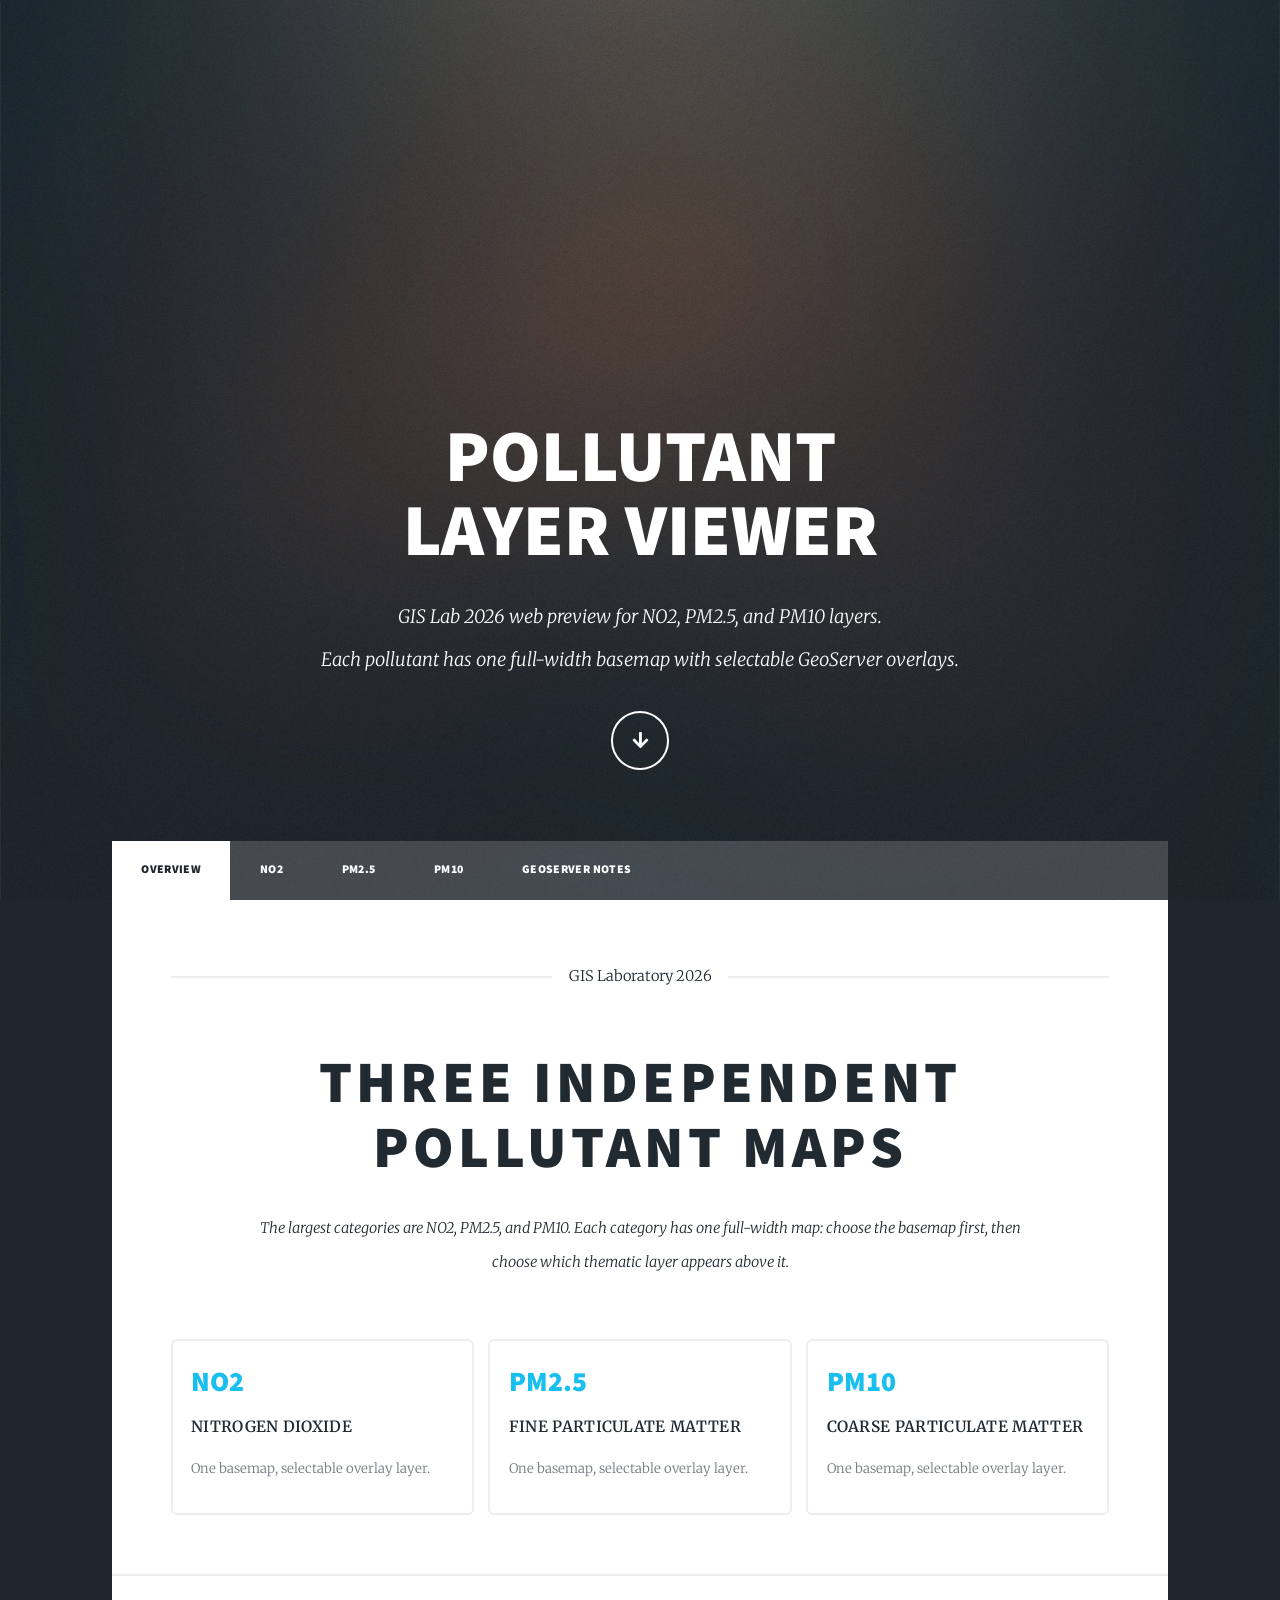
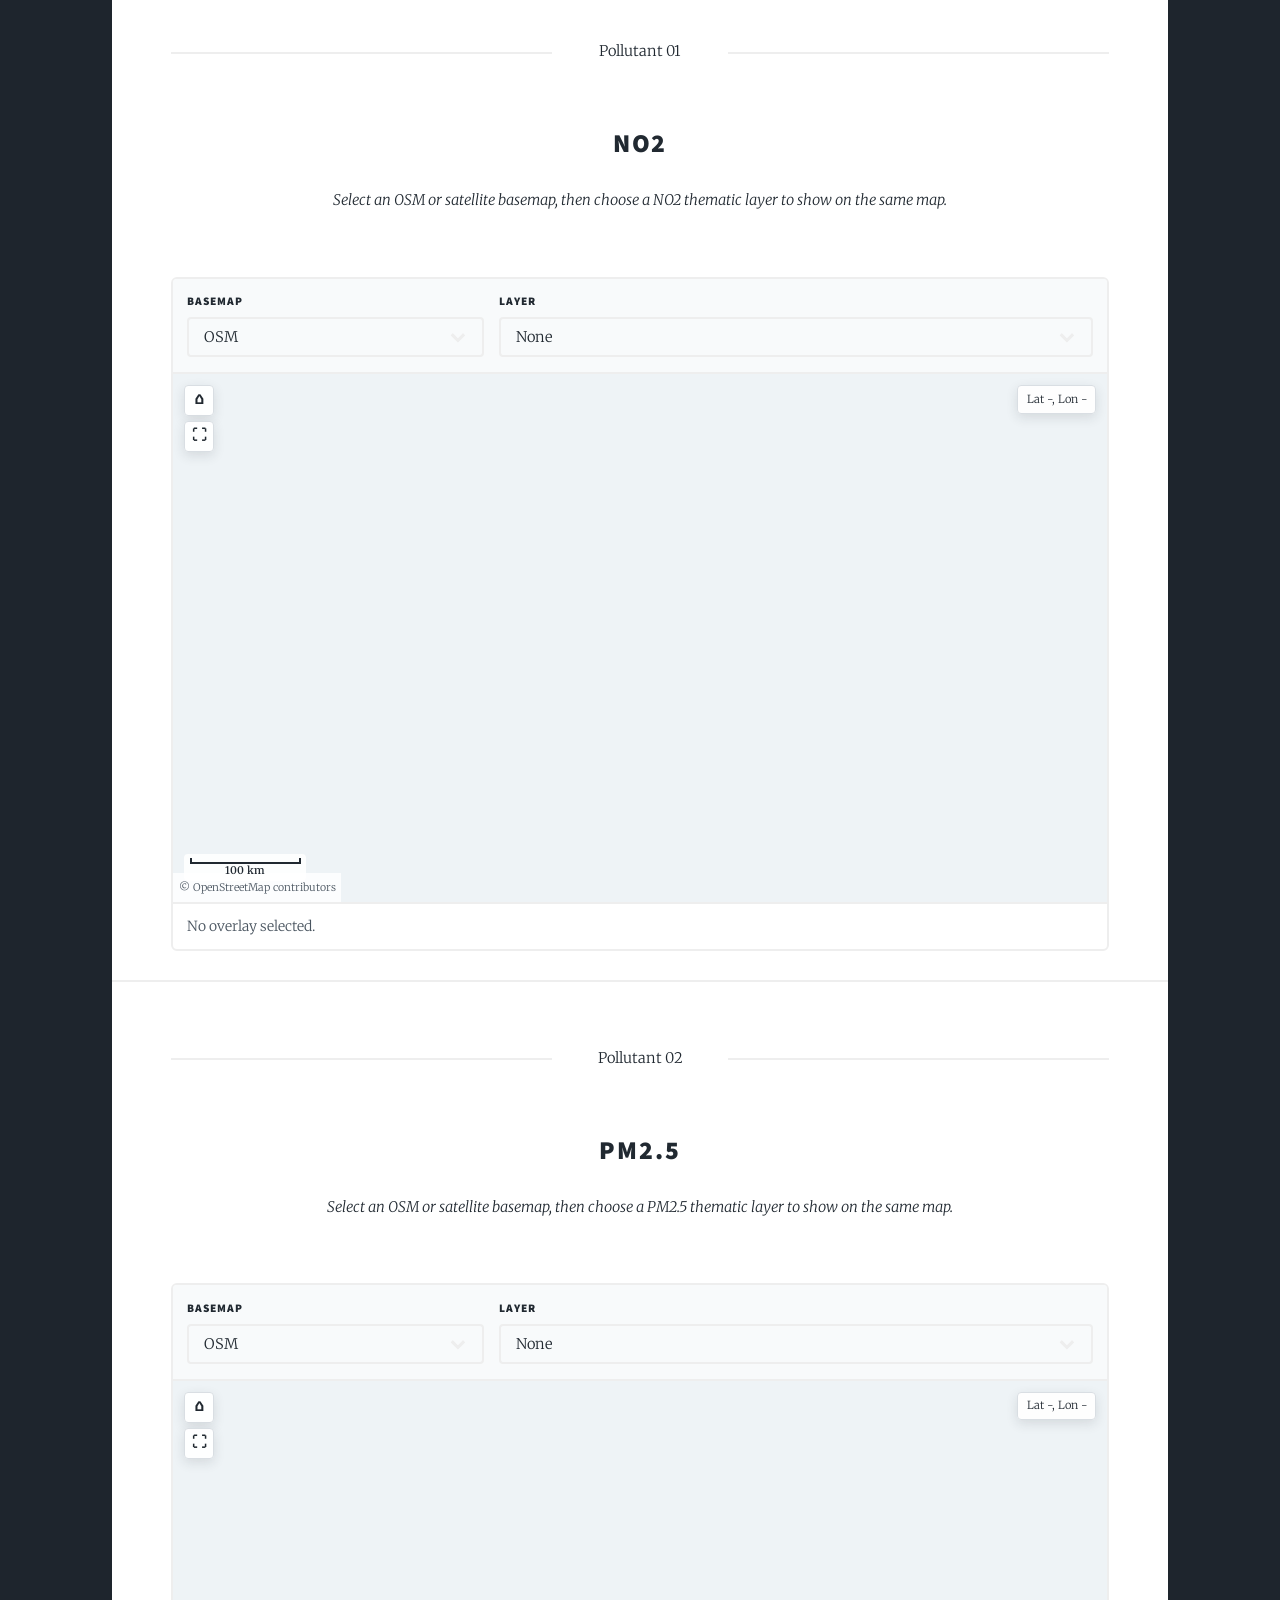
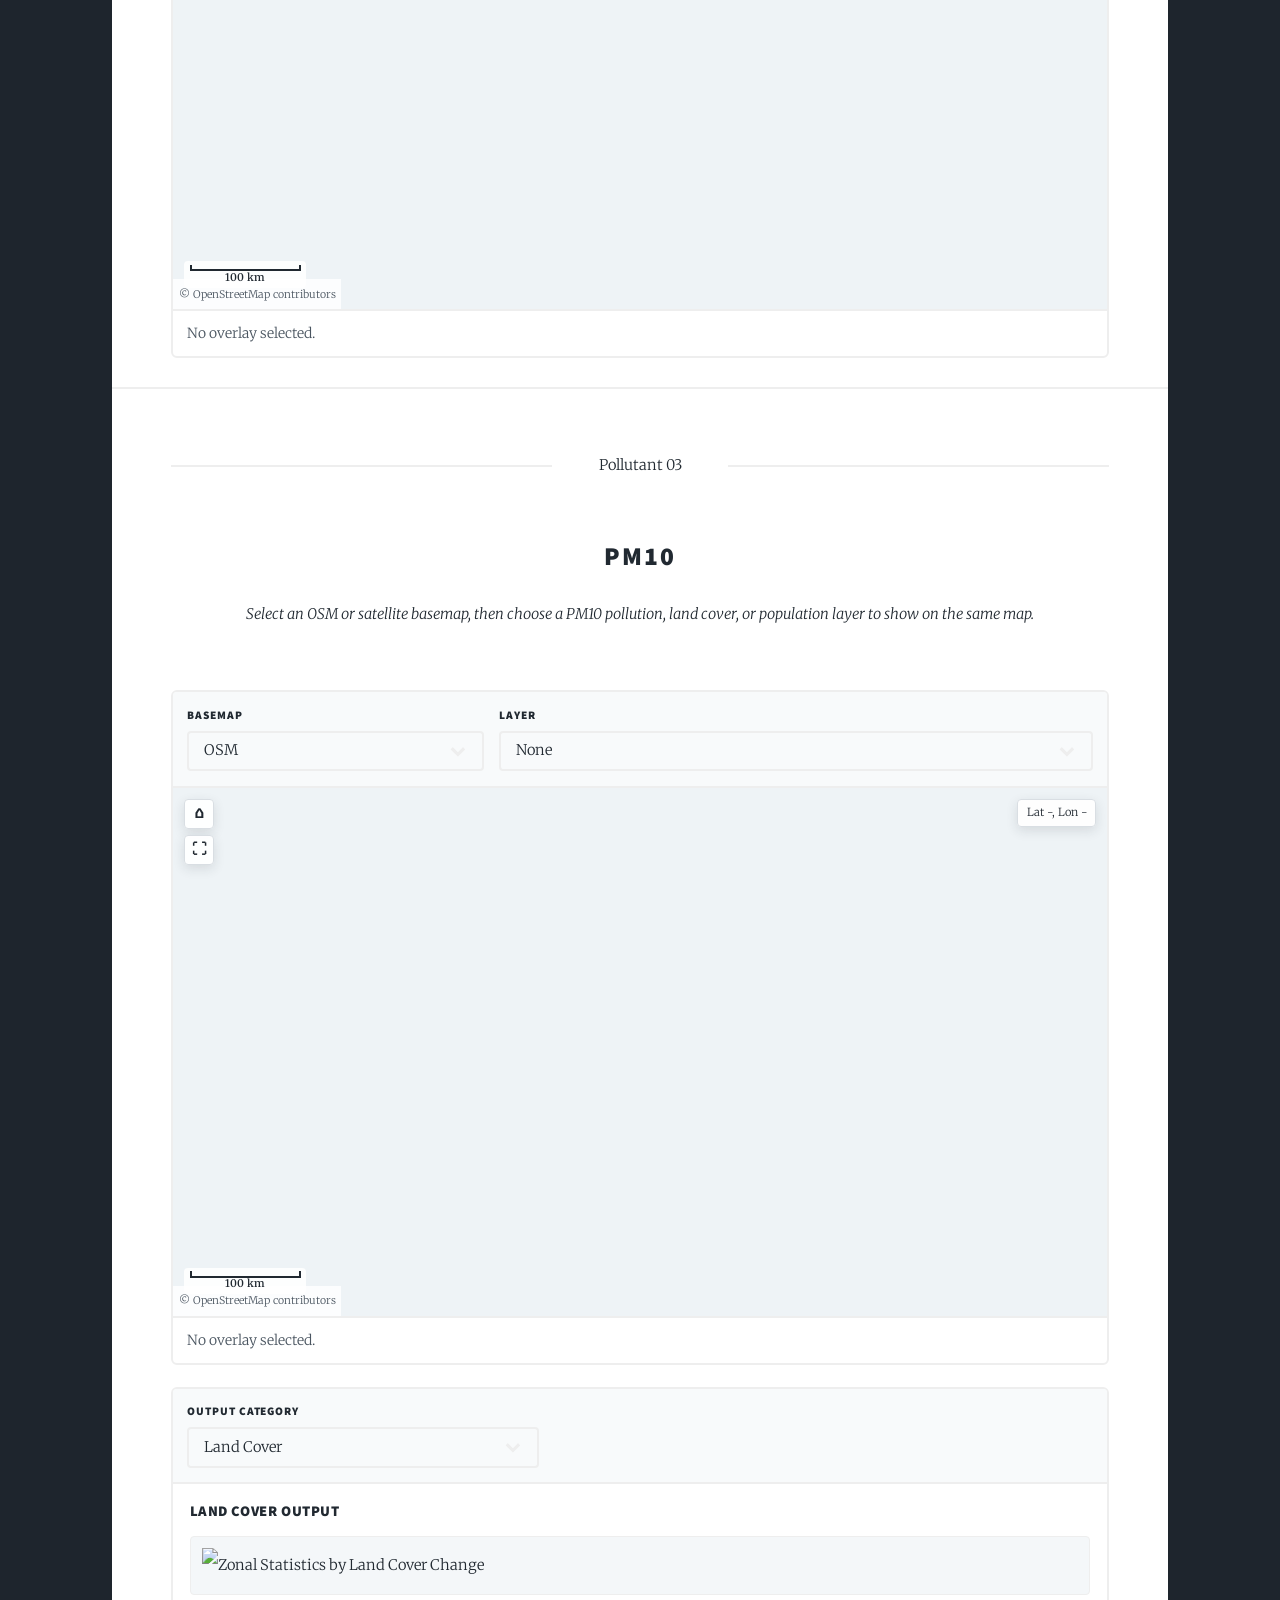
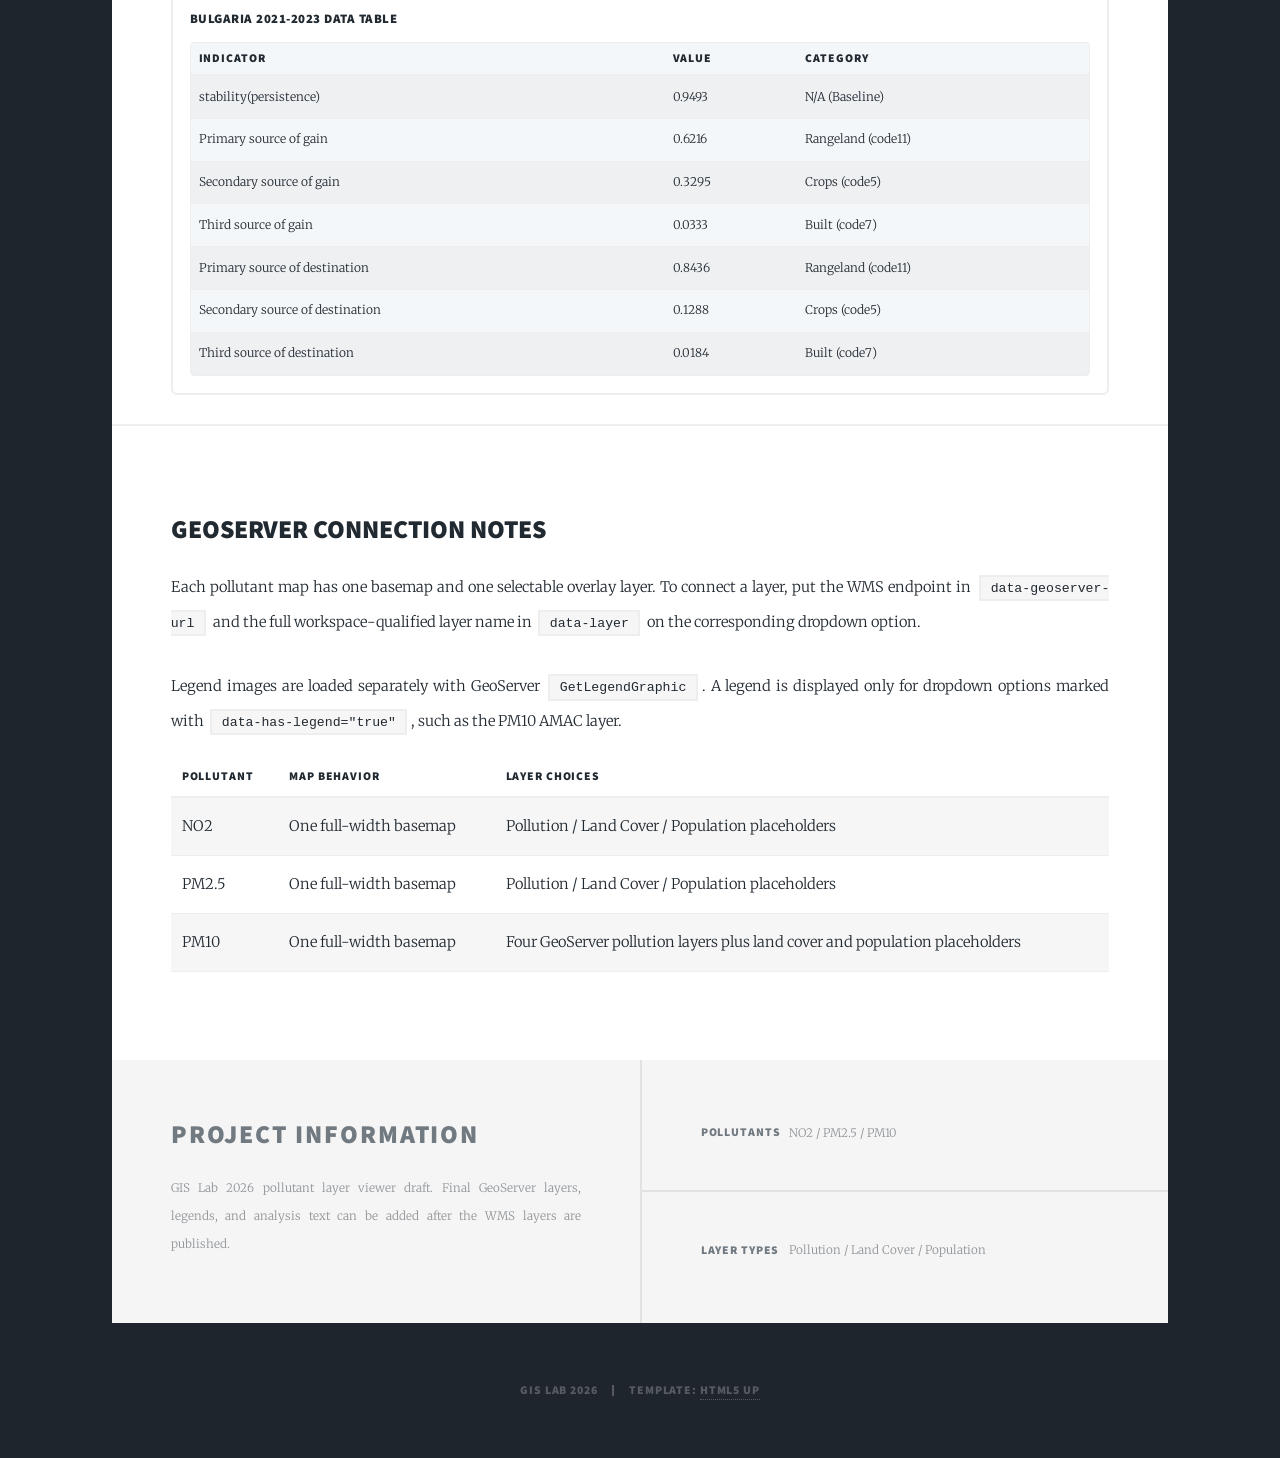
==== commit adb20972: "Add map controls and Bulgaria center" ====
--- a/index.html
+++ b/index.html
@@ -10,7 +10,7 @@
 		<meta charset="utf-8" />
 		<meta name="viewport" content="width=device-width, initial-scale=1, user-scalable=no" />
 		<link rel="stylesheet" href="assets/css/main.css" />
-		<link rel="stylesheet" href="assets/css/custom.css?v=20260602-map3" />
+		<link rel="stylesheet" href="assets/css/custom.css?v=20260603-controls" />
 		<noscript><link rel="stylesheet" href="assets/css/noscript.css" /></noscript>
 	</head>
 	<body class="is-preload">
@@ -91,7 +91,7 @@
 								</select>
 							</label>
 						</div>
-						<div class="pollutant-map" id="no2-map" data-map-center-lat="42.7" data-map-center-lng="25.4" data-map-zoom="7"></div>
+						<div class="pollutant-map" id="no2-map" data-map-center-lat="42.7661" data-map-center-lng="25.2383" data-map-zoom="7"></div>
 						<p class="map-status">No overlay selected.</p>
 					</div>
 				</section>
@@ -121,7 +121,7 @@
 								</select>
 							</label>
 						</div>
-						<div class="pollutant-map" id="pm25-map" data-map-center-lat="42.7" data-map-center-lng="25.4" data-map-zoom="7"></div>
+						<div class="pollutant-map" id="pm25-map" data-map-center-lat="42.7661" data-map-center-lng="25.2383" data-map-zoom="7"></div>
 						<p class="map-status">No overlay selected.</p>
 					</div>
 				</section>
@@ -160,7 +160,7 @@
 								</select>
 							</label>
 						</div>
-						<div class="pollutant-map" id="pm10-map" data-map-center-lat="42.7" data-map-center-lng="25.4" data-map-zoom="7"></div>
+						<div class="pollutant-map" id="pm10-map" data-map-center-lat="42.7661" data-map-center-lng="25.2383" data-map-zoom="7"></div>
 						<p class="map-status">No overlay selected.</p>
 					</div>
 					<div class="output-viewer">
@@ -280,7 +280,7 @@
 		<script src="assets/js/breakpoints.min.js"></script>
 		<script src="assets/js/util.js"></script>
 		<script src="assets/js/main.js"></script>
-		<script src="assets/js/map-demo.js?v=20260602-map3"></script>
+		<script src="assets/js/map-demo.js?v=20260603-controls"></script>
 
 	</body>
 </html>
--- a/assets/css/custom.css
+++ b/assets/css/custom.css
@@ -115,6 +115,11 @@
 	position: relative;
 }
 
+.pollutant-map:fullscreen {
+	height: 100vh;
+	width: 100vw;
+}
+
 .simple-map-tile {
 	height: 256px;
 	position: absolute;
@@ -129,6 +134,88 @@
 	position: absolute;
 	width: 100%;
 	z-index: 2;
+}
+
+.map-control-stack {
+	display: flex;
+	flex-direction: column;
+	gap: 0.35rem;
+	left: 0.75rem;
+	position: absolute;
+	top: 0.75rem;
+	z-index: 6;
+}
+
+button.map-control-button {
+	align-items: center;
+	background: rgba(255, 255, 255, 0.94);
+	border: solid 1px #d9dee3;
+	border-radius: 4px;
+	box-shadow: 0 0.25rem 0.8rem rgba(33, 41, 49, 0.12);
+	color: #212931;
+	cursor: pointer;
+	display: flex;
+	font-size: 1rem;
+	font-weight: 900;
+	height: 2.1rem;
+	justify-content: center;
+	letter-spacing: 0;
+	line-height: 1;
+	min-width: 0;
+	padding: 0;
+	text-align: center;
+	text-transform: none;
+	width: 2.1rem;
+}
+
+button.map-control-button:hover,
+button.map-control-button:focus {
+	background: #ffffff;
+	border-color: #18bfef;
+	color: #18bfef;
+}
+
+.map-mouse-position {
+	background: rgba(255, 255, 255, 0.94);
+	border: solid 1px #d9dee3;
+	border-radius: 4px;
+	box-shadow: 0 0.25rem 0.8rem rgba(33, 41, 49, 0.12);
+	color: #212931;
+	font-size: 0.76rem;
+	line-height: 1.2;
+	padding: 0.45rem 0.6rem;
+	position: absolute;
+	right: 0.75rem;
+	top: 0.75rem;
+	z-index: 5;
+}
+
+.map-scale-line {
+	background: rgba(255, 255, 255, 0.9);
+	border-radius: 4px;
+	bottom: 1.45rem;
+	color: #212931;
+	font-size: 0.72rem;
+	left: 0.75rem;
+	padding: 0.25rem 0.4rem 0.3rem 0.4rem;
+	position: absolute;
+	z-index: 5;
+}
+
+.map-scale-line span {
+	border-bottom: solid 2px #212931;
+	border-left: solid 2px #212931;
+	border-right: solid 2px #212931;
+	display: block;
+	height: 0.45rem;
+	margin-bottom: 0.1rem;
+}
+
+.map-scale-line strong {
+	display: block;
+	font-size: 0.72rem;
+	line-height: 1;
+	text-align: center;
 }
 
 .map-attribution {
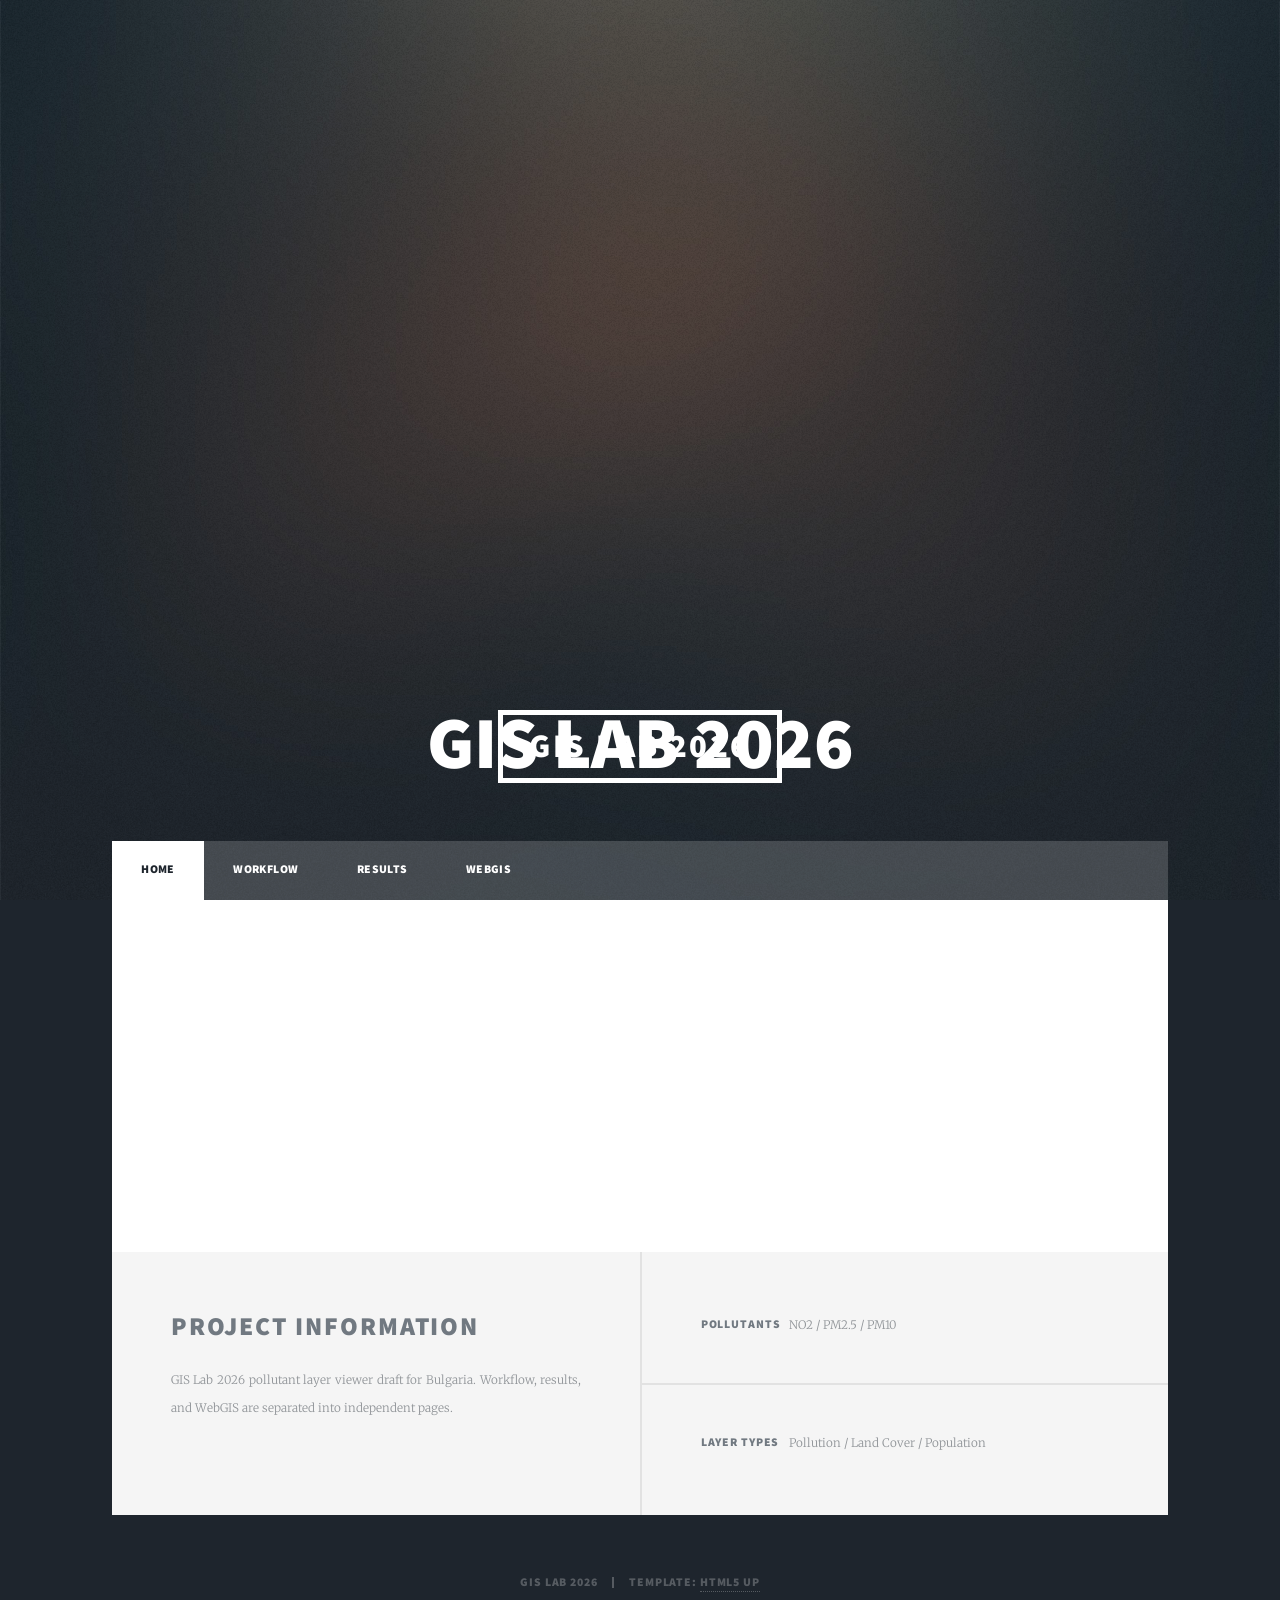
==== commit 1e42718d: "Split site into four pages" ====
--- a/index.html
+++ b/index.html
@@ -6,11 +6,11 @@
 -->
 <html>
 	<head>
-		<title>GIS Lab 2026 - Pollutant Layer Viewer</title>
+		<title>GIS Lab 2026 - Home</title>
 		<meta charset="utf-8" />
 		<meta name="viewport" content="width=device-width, initial-scale=1, user-scalable=no" />
 		<link rel="stylesheet" href="assets/css/main.css" />
-		<link rel="stylesheet" href="assets/css/custom.css?v=20260603-controls" />
+		<link rel="stylesheet" href="assets/css/custom.css?v=20260604-pages" />
 		<noscript><link rel="stylesheet" href="assets/css/noscript.css" /></noscript>
 	</head>
 	<body class="is-preload">
@@ -18,11 +18,7 @@
 		<div id="wrapper" class="fade-in">
 
 			<div id="intro">
-				<h1>Pollutant<br />Layer Viewer</h1>
-				<p>GIS Lab 2026 web preview for NO2, PM2.5, and PM10 layers. <br />Each pollutant has one full-width basemap with selectable GeoServer overlays.</p>
-				<ul class="actions">
-					<li><a href="#main" class="button icon solid solo fa-arrow-down scrolly">Continue</a></li>
-				</ul>
+				<h1>GIS Lab 2026</h1>
 			</div>
 
 			<header id="header">
@@ -31,229 +27,22 @@
 
 			<nav id="nav">
 				<ul class="links">
-					<li class="active"><a href="#overview">Overview</a></li>
-					<li><a href="#no2">NO2</a></li>
-					<li><a href="#pm25">PM2.5</a></li>
-					<li><a href="#pm10">PM10</a></li>
-					<li><a href="#notes">GeoServer Notes</a></li>
+					<li class="active"><a href="index.html">Home</a></li>
+					<li><a href="workflow.html">Workflow</a></li>
+					<li><a href="results.html">Results</a></li>
+					<li><a href="webgis.html">WebGIS</a></li>
 				</ul>
 			</nav>
 
 			<div id="main">
-
-				<article id="overview" class="post featured lab-overview">
-					<header class="major">
-						<span class="date">GIS Laboratory 2026</span>
-						<h2>Three Independent Pollutant Maps</h2>
-						<p>The largest categories are NO2, PM2.5, and PM10. Each category has one full-width map: choose the basemap first, then choose which thematic layer appears above it.</p>
-					</header>
-					<div class="summary-grid">
-						<a class="summary-tile" href="#no2">
-							<span class="summary-code">NO2</span>
-							<strong>Nitrogen dioxide</strong>
-							<small>One basemap, selectable overlay layer.</small>
-						</a>
-						<a class="summary-tile" href="#pm25">
-							<span class="summary-code">PM2.5</span>
-							<strong>Fine particulate matter</strong>
-							<small>One basemap, selectable overlay layer.</small>
-						</a>
-						<a class="summary-tile" href="#pm10">
-							<span class="summary-code">PM10</span>
-							<strong>Coarse particulate matter</strong>
-							<small>One basemap, selectable overlay layer.</small>
-						</a>
-					</div>
+				<article class="post featured home-blank">
 				</article>
-
-				<section class="pollutant-section" id="no2">
-					<header class="major section-heading">
-						<span class="date">Pollutant 01</span>
-						<h2>NO2</h2>
-						<p>Select an OSM or satellite basemap, then choose a NO2 thematic layer to show on the same map.</p>
-					</header>
-					<div class="pollutant-map-shell">
-						<div class="map-toolbar">
-							<label for="no2-basemap">
-								Basemap
-								<select id="no2-basemap" class="basemap-select">
-									<option value="osm">OSM</option>
-									<option value="satellite">Satellite</option>
-								</select>
-							</label>
-							<label for="no2-layer">
-								Layer
-								<select id="no2-layer" class="layer-select">
-									<option value="none">None</option>
-									<option value="pollution" data-label="NO2 Pollution" data-layer="your_workspace:no2_pollution" data-geoserver-url="">Pollution</option>
-									<option value="landcover" data-label="NO2 Land Cover" data-layer="your_workspace:no2_landcover" data-geoserver-url="">Land Cover</option>
-									<option value="population" data-label="NO2 Population" data-layer="your_workspace:no2_population" data-geoserver-url="">Population</option>
-								</select>
-							</label>
-						</div>
-						<div class="pollutant-map" id="no2-map" data-map-center-lat="42.7661" data-map-center-lng="25.2383" data-map-zoom="7"></div>
-						<p class="map-status">No overlay selected.</p>
-					</div>
-				</section>
-
-				<section class="pollutant-section" id="pm25">
-					<header class="major section-heading">
-						<span class="date">Pollutant 02</span>
-						<h2>PM2.5</h2>
-						<p>Select an OSM or satellite basemap, then choose a PM2.5 thematic layer to show on the same map.</p>
-					</header>
-					<div class="pollutant-map-shell">
-						<div class="map-toolbar">
-							<label for="pm25-basemap">
-								Basemap
-								<select id="pm25-basemap" class="basemap-select">
-									<option value="osm">OSM</option>
-									<option value="satellite">Satellite</option>
-								</select>
-							</label>
-							<label for="pm25-layer">
-								Layer
-								<select id="pm25-layer" class="layer-select">
-									<option value="none">None</option>
-									<option value="pollution" data-label="PM2.5 Pollution" data-layer="your_workspace:pm25_pollution" data-geoserver-url="">Pollution</option>
-									<option value="landcover" data-label="PM2.5 Land Cover" data-layer="your_workspace:pm25_landcover" data-geoserver-url="">Land Cover</option>
-									<option value="population" data-label="PM2.5 Population" data-layer="your_workspace:pm25_population" data-geoserver-url="">Population</option>
-								</select>
-							</label>
-						</div>
-						<div class="pollutant-map" id="pm25-map" data-map-center-lat="42.7661" data-map-center-lng="25.2383" data-map-zoom="7"></div>
-						<p class="map-status">No overlay selected.</p>
-					</div>
-				</section>
-
-				<section class="pollutant-section" id="pm10">
-					<header class="major section-heading">
-						<span class="date">Pollutant 03</span>
-						<h2>PM10</h2>
-						<p>Select an OSM or satellite basemap, then choose a PM10 pollution, land cover, or population layer to show on the same map.</p>
-					</header>
-					<div class="pollutant-map-shell">
-						<div class="map-toolbar">
-							<label for="pm10-basemap">
-								Basemap
-								<select id="pm10-basemap" class="basemap-select">
-									<option value="osm">OSM</option>
-									<option value="satellite">Satellite</option>
-								</select>
-							</label>
-							<label for="pm10-layer">
-								Layer
-								<select id="pm10-layer" class="layer-select">
-									<option value="none">None</option>
-									<optgroup label="Pollution">
-										<option value="bg-2023-12" data-label="BG 2023 12" data-layer="Bulgaria_GIS_pm10_localtest:BG_2023_12" data-geoserver-url="http://localhost:8082/geoserver/Bulgaria_GIS_pm10_localtest/wms">BG 2023 12</option>
-										<option value="average-2023" data-label="Average PM10 2023" data-layer="Bulgaria_GIS_pm10_localtest:Bulgaria_average_pm10_2023" data-geoserver-url="http://localhost:8082/geoserver/Bulgaria_GIS_pm10_localtest/wms">Average PM10 2023</option>
-										<option value="amac" data-label="PM10 AMAC 2021-2023" data-layer="Bulgaria_GIS_pm10_localtest:Bulgaria_pm10_2021_2023_AMAC_map" data-geoserver-url="http://localhost:8082/geoserver/Bulgaria_GIS_pm10_localtest/wms" data-has-legend="true">PM10 AMAC 2021-2023</option>
-										<option value="concentration-2023" data-label="PM10 Concentration 2023" data-layer="Bulgaria_GIS_pm10_localtest:Bulgaria_pm10_concentration_map_2023" data-geoserver-url="http://localhost:8082/geoserver/Bulgaria_GIS_pm10_localtest/wms">PM10 Concentration 2023</option>
-									</optgroup>
-									<optgroup label="Land Cover">
-										<option value="landcover" data-label="PM10 Land Cover" data-layer="your_workspace:pm10_landcover" data-geoserver-url="">Land Cover</option>
-									</optgroup>
-									<optgroup label="Population">
-										<option value="population" data-label="PM10 Population" data-layer="your_workspace:pm10_population" data-geoserver-url="">Population</option>
-									</optgroup>
-								</select>
-							</label>
-						</div>
-						<div class="pollutant-map" id="pm10-map" data-map-center-lat="42.7661" data-map-center-lng="25.2383" data-map-zoom="7"></div>
-						<p class="map-status">No overlay selected.</p>
-					</div>
-					<div class="output-viewer">
-						<div class="output-toolbar">
-							<label for="output-category">
-								Output Category
-								<select id="output-category" class="output-category-select">
-									<option value="pollution">Pollution</option>
-									<option value="landcover" selected>Land Cover</option>
-									<option value="population">Population</option>
-								</select>
-							</label>
-						</div>
-						<div class="output-display">
-							<article class="output-panel" data-output-panel="pollution" hidden>
-								<h3>Pollution Output</h3>
-								<div class="output-placeholder">
-									<p>No pollution chart or table file is attached yet.</p>
-								</div>
-							</article>
-							<article class="output-panel" data-output-panel="landcover">
-								<h3>Land Cover Output</h3>
-								<img class="output-image" src="assets/data/landcover/zonal-statistics-lcc.png" alt="Zonal Statistics by Land Cover Change" />
-								<h4>Bulgaria 2021-2023 Data Table</h4>
-								<div class="table-wrapper output-table-frame">
-									<table class="compact-data-table">
-										<thead>
-											<tr>
-												<th>Indicator</th>
-												<th>Value</th>
-												<th>Category</th>
-											</tr>
-										</thead>
-										<tbody>
-											<tr><td>stability(persistence)</td><td>0.9493</td><td>N/A (Baseline)</td></tr>
-											<tr><td>Primary source of gain</td><td>0.6216</td><td>Rangeland (code11)</td></tr>
-											<tr><td>Secondary source of gain</td><td>0.3295</td><td>Crops (code5)</td></tr>
-											<tr><td>Third source of gain</td><td>0.0333</td><td>Built (code7)</td></tr>
-											<tr><td>Primary source of destination</td><td>0.8436</td><td>Rangeland (code11)</td></tr>
-											<tr><td>Secondary source of destination</td><td>0.1288</td><td>Crops (code5)</td></tr>
-											<tr><td>Third source of destination</td><td>0.0184</td><td>Built (code7)</td></tr>
-										</tbody>
-									</table>
-								</div>
-							</article>
-							<article class="output-panel" data-output-panel="population" hidden>
-								<h3>Population Output</h3>
-								<img class="output-image" src="assets/data/population/pm10-population-exposure.png" alt="PM10 Population Exposure in Bulgaria 2023" />
-							</article>
-						</div>
-					</div>
-				</section>
-
-				<section class="post lab-notes" id="notes">
-					<header>
-						<h2>GeoServer Connection Notes</h2>
-					</header>
-					<p>Each pollutant map has one basemap and one selectable overlay layer. To connect a layer, put the WMS endpoint in <code>data-geoserver-url</code> and the full workspace-qualified layer name in <code>data-layer</code> on the corresponding dropdown option.</p>
-					<p>Legend images are loaded separately with GeoServer <code>GetLegendGraphic</code>. A legend is displayed only for dropdown options marked with <code>data-has-legend="true"</code>, such as the PM10 AMAC layer.</p>
-					<table>
-						<thead>
-							<tr>
-								<th>Pollutant</th>
-								<th>Map behavior</th>
-								<th>Layer choices</th>
-							</tr>
-						</thead>
-						<tbody>
-							<tr>
-								<td>NO2</td>
-								<td>One full-width basemap</td>
-								<td>Pollution / Land Cover / Population placeholders</td>
-							</tr>
-							<tr>
-								<td>PM2.5</td>
-								<td>One full-width basemap</td>
-								<td>Pollution / Land Cover / Population placeholders</td>
-							</tr>
-							<tr>
-								<td>PM10</td>
-								<td>One full-width basemap</td>
-								<td>Four GeoServer pollution layers plus land cover and population placeholders</td>
-							</tr>
-						</tbody>
-					</table>
-				</section>
-
 			</div>
 
 			<footer id="footer">
 				<section>
 					<h2>Project Information</h2>
-					<p>GIS Lab 2026 pollutant layer viewer draft. Final GeoServer layers, legends, and analysis text can be added after the WMS layers are published.</p>
+					<p>GIS Lab 2026 pollutant layer viewer draft for Bulgaria. Workflow, results, and WebGIS are separated into independent pages.</p>
 				</section>
 				<section class="split contact">
 					<section>
@@ -280,7 +69,6 @@
 		<script src="assets/js/breakpoints.min.js"></script>
 		<script src="assets/js/util.js"></script>
 		<script src="assets/js/main.js"></script>
-		<script src="assets/js/map-demo.js?v=20260603-controls"></script>
 
 	</body>
 </html>
--- a/assets/css/custom.css
+++ b/assets/css/custom.css
@@ -363,6 +363,29 @@
 	letter-spacing: 0;
 }
 
+.home-blank {
+	min-height: 24rem;
+}
+
+.content-page section + section {
+	margin-top: 2.25rem;
+}
+
+.content-page h3 {
+	letter-spacing: 0.03em;
+	margin-bottom: 1rem;
+}
+
+.workflow-table th {
+	background: #f4f7f9;
+	font-weight: 900;
+}
+
+.workflow-table th,
+.workflow-table td {
+	vertical-align: top;
+}
+
 @media screen and (max-width: 980px) {
 	.summary-grid {
 		grid-template-columns: 1fr;
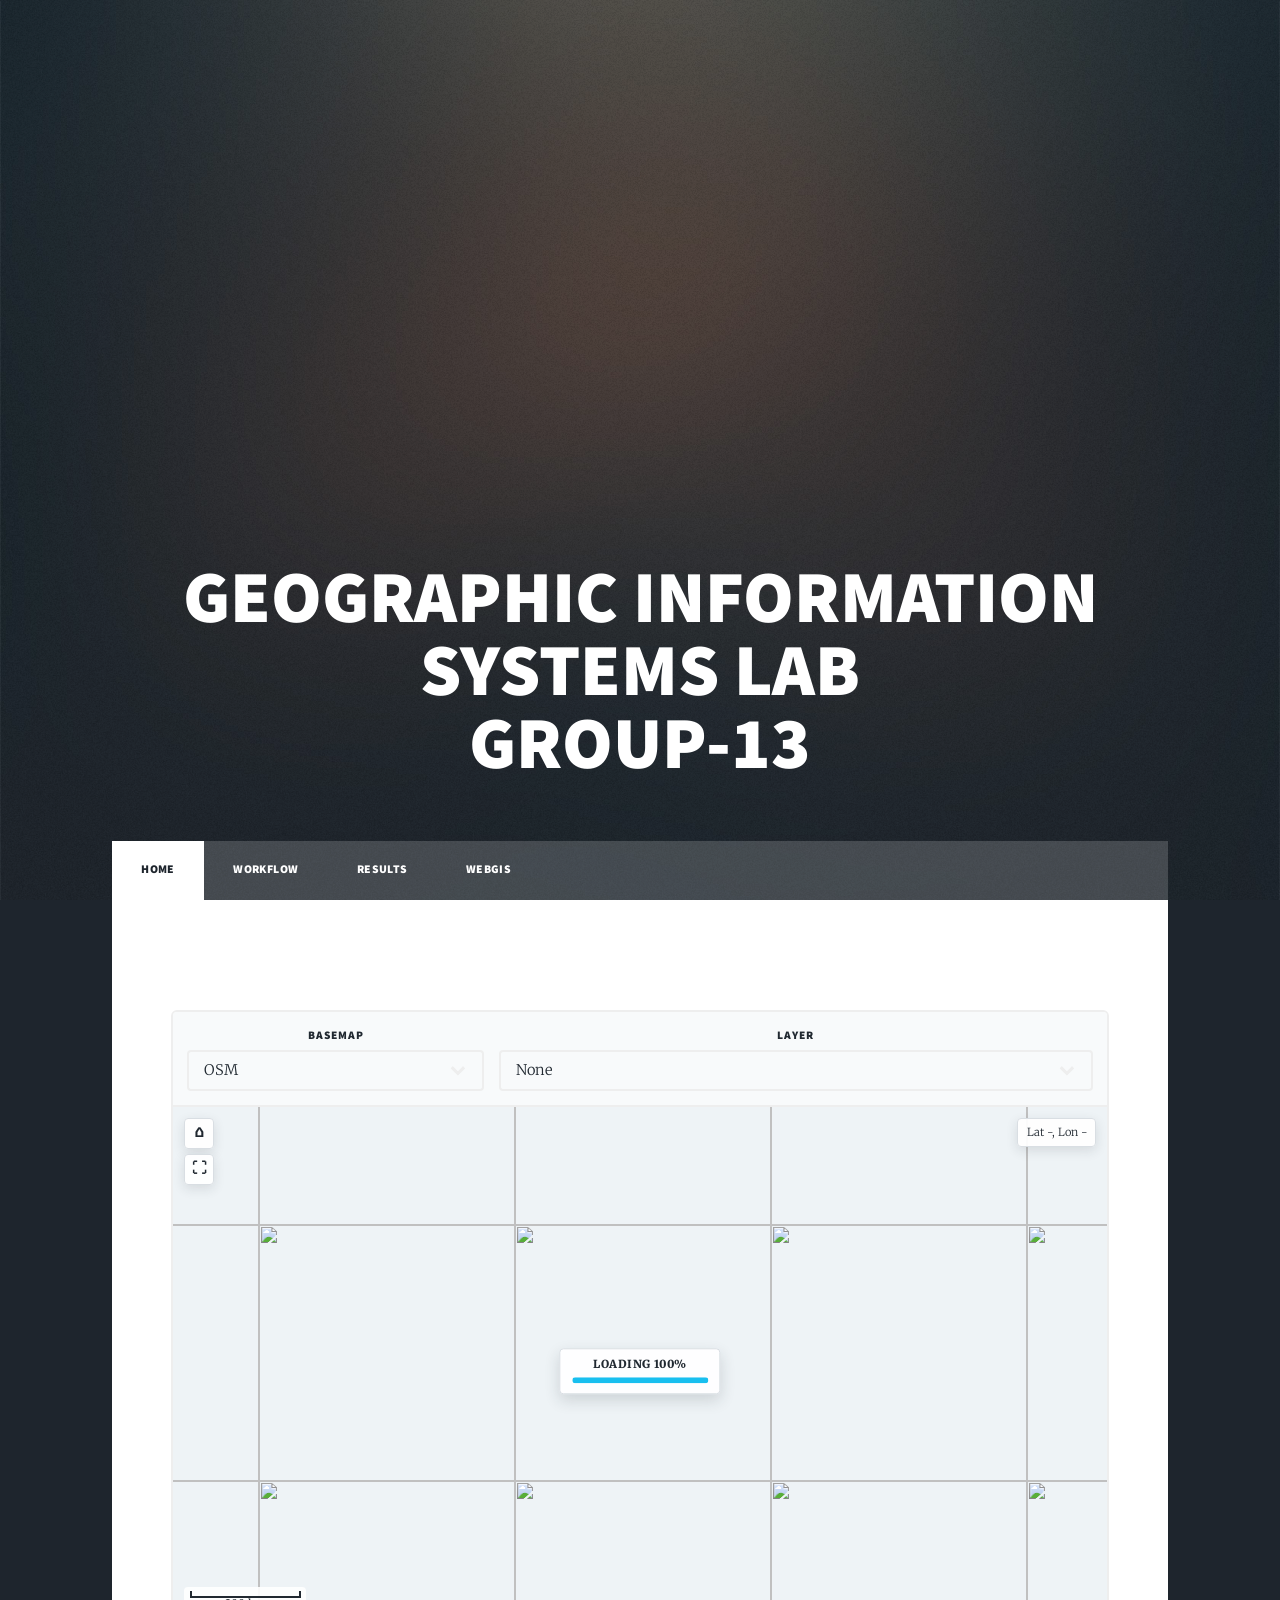
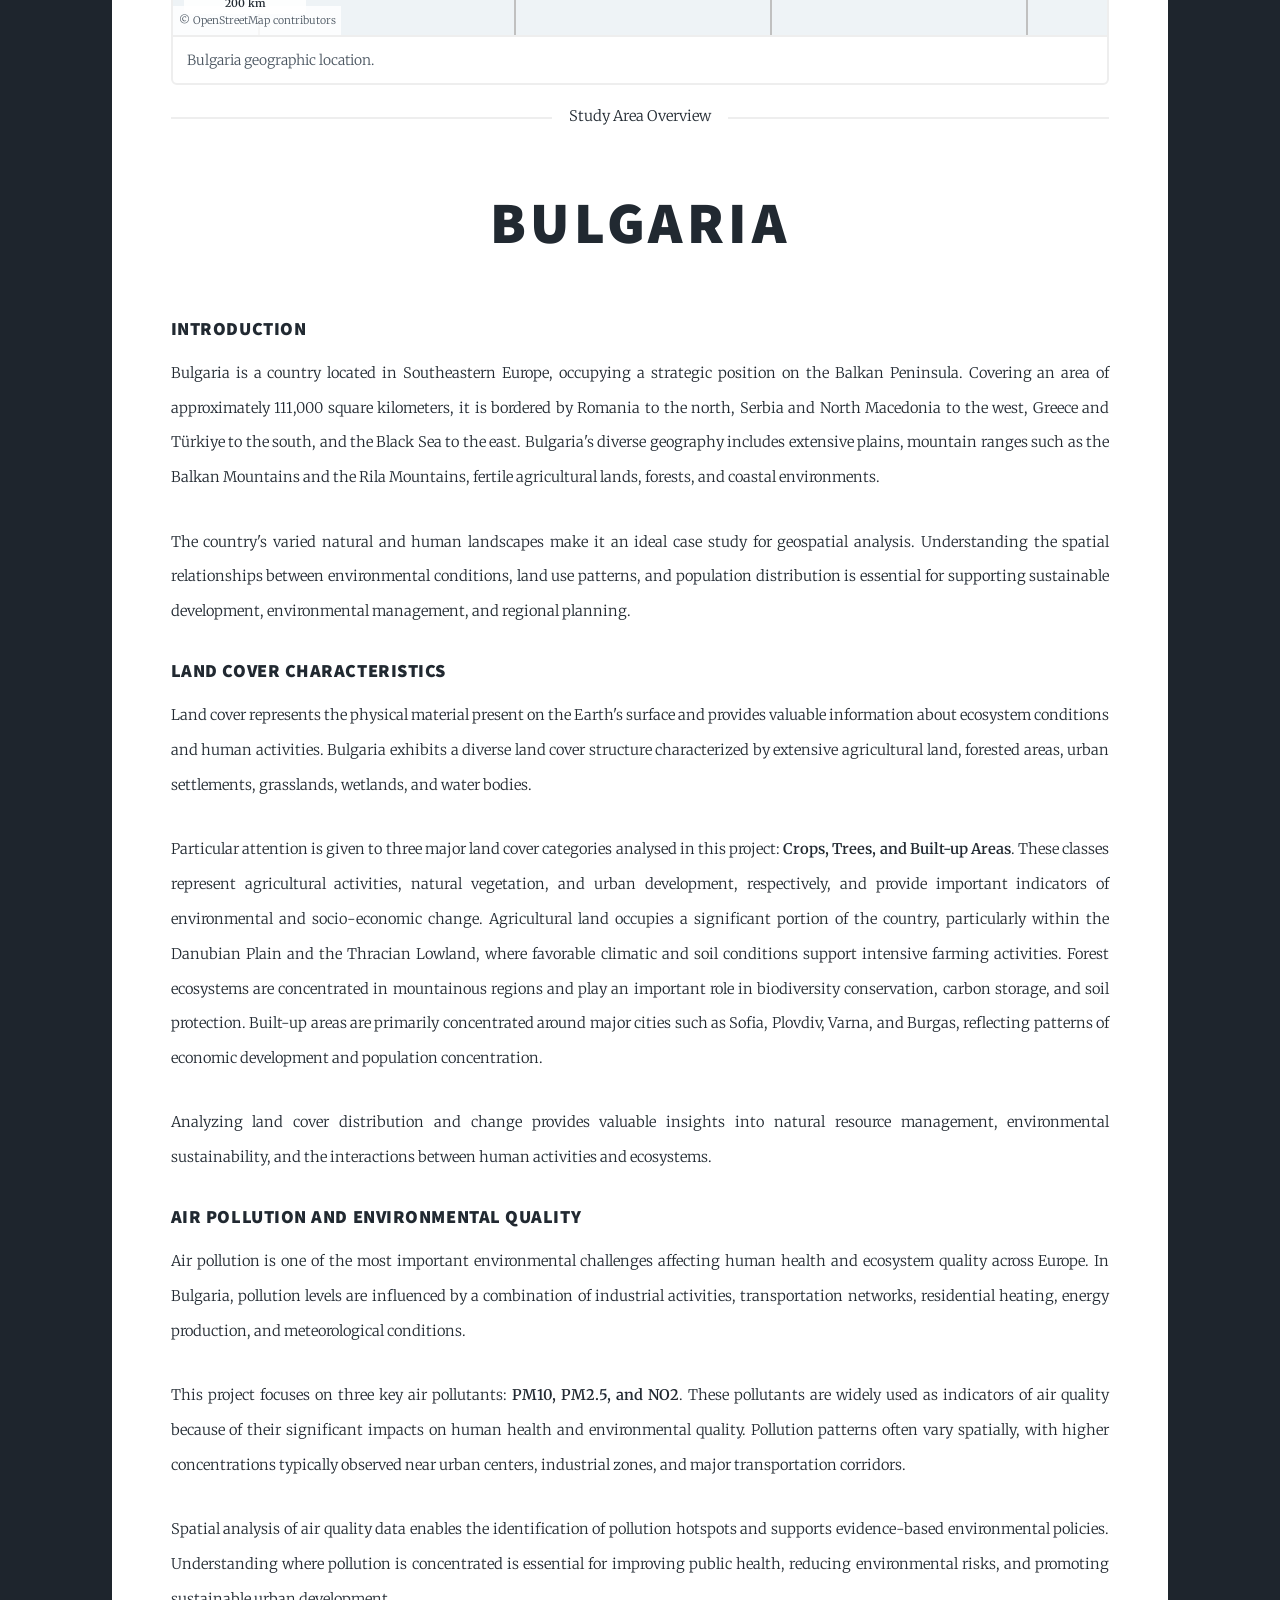
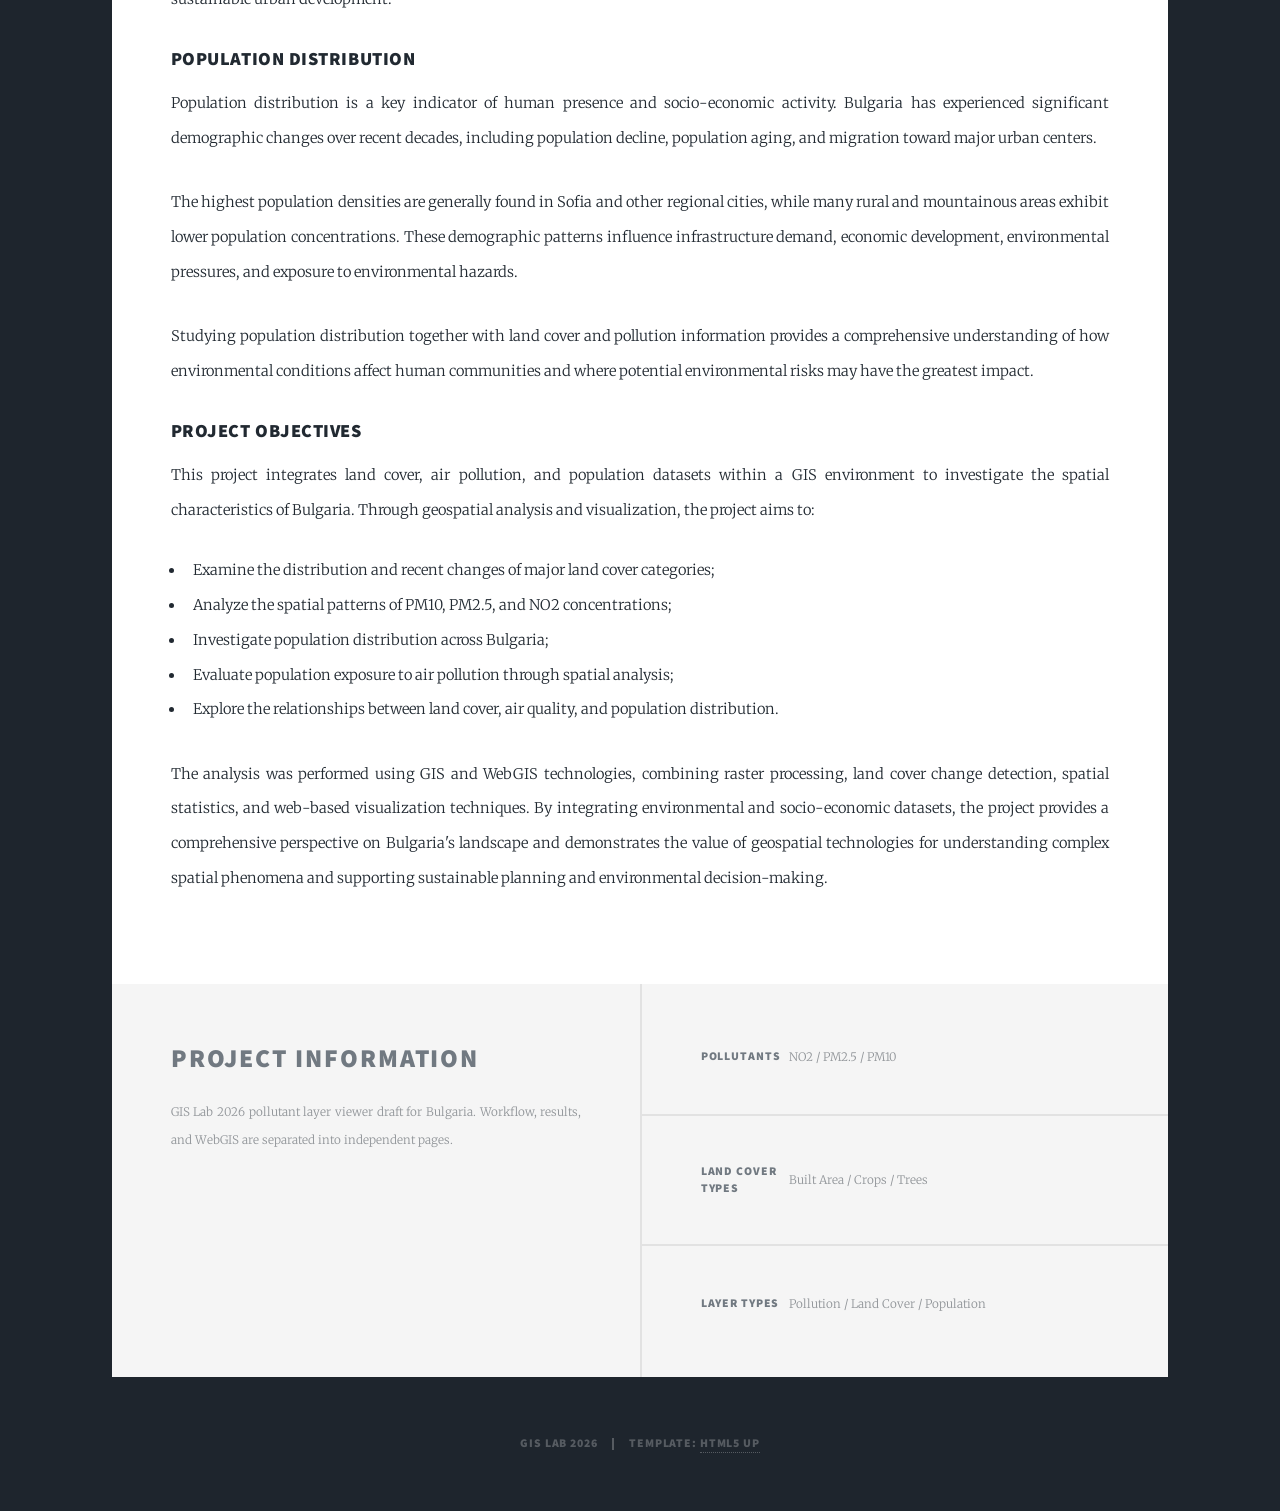
==== commit 9946d899: "Update home map and workflow content" ====
--- a/index.html
+++ b/index.html
@@ -6,11 +6,11 @@
 -->
 <html>
 	<head>
-		<title>GIS Lab 2026 - Home</title>
+		<title>Geographic Information Systems Lab - Home</title>
 		<meta charset="utf-8" />
 		<meta name="viewport" content="width=device-width, initial-scale=1, user-scalable=no" />
 		<link rel="stylesheet" href="assets/css/main.css" />
-		<link rel="stylesheet" href="assets/css/custom.css?v=20260604-pages" />
+		<link rel="stylesheet" href="assets/css/custom.css?v=20260607-home-workflow" />
 		<noscript><link rel="stylesheet" href="assets/css/noscript.css" /></noscript>
 	</head>
 	<body class="is-preload">
@@ -18,7 +18,7 @@
 		<div id="wrapper" class="fade-in">
 
 			<div id="intro">
-				<h1>GIS Lab 2026</h1>
+				<h1>geographic information systems lab<br />group-13</h1>
 			</div>
 
 			<header id="header">
@@ -36,6 +36,62 @@
 
 			<div id="main">
 				<article class="post featured home-blank">
+					<section class="home-location-map">
+						<div class="pollutant-map-shell home-map-shell">
+							<div class="map-toolbar">
+								<label for="home-basemap">
+									Basemap
+									<select id="home-basemap" class="basemap-select">
+										<option value="osm">OSM</option>
+										<option value="satellite">Satellite</option>
+									</select>
+								</label>
+								<label for="home-layer" class="home-layer-control" hidden>
+									Layer
+									<select id="home-layer" class="layer-select">
+										<option value="none">None</option>
+									</select>
+								</label>
+							</div>
+							<div class="pollutant-map home-map" id="home-map" data-map-center-lat="42.7661" data-map-center-lng="25.2383" data-map-zoom="6" data-empty-status="Bulgaria geographic location."></div>
+							<p class="map-status">Bulgaria geographic location.</p>
+						</div>
+					</section>
+					<section class="home-study-overview">
+						<header class="major">
+							<span class="date">Study Area Overview</span>
+							<h2>Bulgaria</h2>
+						</header>
+						<h3>Introduction</h3>
+						<p>Bulgaria is a country located in Southeastern Europe, occupying a strategic position on the Balkan Peninsula. Covering an area of approximately 111,000 square kilometers, it is bordered by Romania to the north, Serbia and North Macedonia to the west, Greece and Türkiye to the south, and the Black Sea to the east. Bulgaria's diverse geography includes extensive plains, mountain ranges such as the Balkan Mountains and the Rila Mountains, fertile agricultural lands, forests, and coastal environments.</p>
+						<p>The country's varied natural and human landscapes make it an ideal case study for geospatial analysis. Understanding the spatial relationships between environmental conditions, land use patterns, and population distribution is essential for supporting sustainable development, environmental management, and regional planning.</p>
+
+						<h3>Land Cover Characteristics</h3>
+						<p>Land cover represents the physical material present on the Earth's surface and provides valuable information about ecosystem conditions and human activities. Bulgaria exhibits a diverse land cover structure characterized by extensive agricultural land, forested areas, urban settlements, grasslands, wetlands, and water bodies.</p>
+						<p>Particular attention is given to three major land cover categories analysed in this project: <strong>Crops, Trees, and Built-up Areas</strong>. These classes represent agricultural activities, natural vegetation, and urban development, respectively, and provide important indicators of environmental and socio-economic change. Agricultural land occupies a significant portion of the country, particularly within the Danubian Plain and the Thracian Lowland, where favorable climatic and soil conditions support intensive farming activities. Forest ecosystems are concentrated in mountainous regions and play an important role in biodiversity conservation, carbon storage, and soil protection. Built-up areas are primarily concentrated around major cities such as Sofia, Plovdiv, Varna, and Burgas, reflecting patterns of economic development and population concentration.</p>
+						<p>Analyzing land cover distribution and change provides valuable insights into natural resource management, environmental sustainability, and the interactions between human activities and ecosystems.</p>
+
+						<h3>Air Pollution and Environmental Quality</h3>
+						<p>Air pollution is one of the most important environmental challenges affecting human health and ecosystem quality across Europe. In Bulgaria, pollution levels are influenced by a combination of industrial activities, transportation networks, residential heating, energy production, and meteorological conditions.</p>
+						<p>This project focuses on three key air pollutants: <strong>PM10, PM2.5, and NO2</strong>. These pollutants are widely used as indicators of air quality because of their significant impacts on human health and environmental quality. Pollution patterns often vary spatially, with higher concentrations typically observed near urban centers, industrial zones, and major transportation corridors.</p>
+						<p>Spatial analysis of air quality data enables the identification of pollution hotspots and supports evidence-based environmental policies. Understanding where pollution is concentrated is essential for improving public health, reducing environmental risks, and promoting sustainable urban development.</p>
+
+						<h3>Population Distribution</h3>
+						<p>Population distribution is a key indicator of human presence and socio-economic activity. Bulgaria has experienced significant demographic changes over recent decades, including population decline, population aging, and migration toward major urban centers.</p>
+						<p>The highest population densities are generally found in Sofia and other regional cities, while many rural and mountainous areas exhibit lower population concentrations. These demographic patterns influence infrastructure demand, economic development, environmental pressures, and exposure to environmental hazards.</p>
+						<p>Studying population distribution together with land cover and pollution information provides a comprehensive understanding of how environmental conditions affect human communities and where potential environmental risks may have the greatest impact.</p>
+
+						<h3>Project Objectives</h3>
+						<p>This project integrates land cover, air pollution, and population datasets within a GIS environment to investigate the spatial characteristics of Bulgaria. Through geospatial analysis and visualization, the project aims to:</p>
+						<ul>
+							<li>Examine the distribution and recent changes of major land cover categories;</li>
+							<li>Analyze the spatial patterns of PM10, PM2.5, and NO2 concentrations;</li>
+							<li>Investigate population distribution across Bulgaria;</li>
+							<li>Evaluate population exposure to air pollution through spatial analysis;</li>
+							<li>Explore the relationships between land cover, air quality, and population distribution.</li>
+						</ul>
+						<p>The analysis was performed using GIS and WebGIS technologies, combining raster processing, land cover change detection, spatial statistics, and web-based visualization techniques. By integrating environmental and socio-economic datasets, the project provides a comprehensive perspective on Bulgaria's landscape and demonstrates the value of geospatial technologies for understanding complex spatial phenomena and supporting sustainable planning and environmental decision-making.</p>
+					</section>
 				</article>
 			</div>
 
@@ -48,6 +104,10 @@
 					<section>
 						<h3>Pollutants</h3>
 						<p>NO2 / PM2.5 / PM10</p>
+					</section>
+					<section>
+						<h3>Land Cover Types</h3>
+						<p>Built Area / Crops / Trees</p>
 					</section>
 					<section>
 						<h3>Layer Types</h3>
@@ -69,6 +129,7 @@
 		<script src="assets/js/breakpoints.min.js"></script>
 		<script src="assets/js/util.js"></script>
 		<script src="assets/js/main.js"></script>
+		<script src="assets/js/map-demo.js?v=20260607-home-location-map"></script>
 
 	</body>
 </html>
--- a/assets/css/custom.css
+++ b/assets/css/custom.css
@@ -111,8 +111,13 @@
 	width: 100%;
 	height: 36rem;
 	background: #eef3f6;
+	cursor: grab;
 	overflow: hidden;
 	position: relative;
+}
+
+.pollutant-map.is-panning {
+	cursor: grabbing;
 }
 
 .pollutant-map:fullscreen {
@@ -258,6 +263,129 @@
 	max-width: 100%;
 }
 
+.map-legend.map-legend-large {
+	max-width: min(24rem, calc(100% - 2rem));
+}
+
+.map-legend-image-large {
+	max-height: 18rem;
+	object-fit: contain;
+}
+
+.sld-legend {
+	color: #212931;
+	font-size: 0.78rem;
+	line-height: 1.25;
+	min-width: 11rem;
+}
+
+.sld-legend-title {
+	display: block;
+	font-size: 0.78rem;
+	font-weight: 900;
+	letter-spacing: 0.03em;
+	margin-bottom: 0.55rem;
+	text-transform: uppercase;
+}
+
+.sld-legend-items {
+	list-style: none;
+	margin: 0;
+	max-height: 18rem;
+	overflow-y: auto;
+	padding: 0;
+}
+
+.sld-legend-items li {
+	align-items: center;
+	display: grid;
+	gap: 0.45rem;
+	grid-template-columns: 1.25rem minmax(0, 1fr);
+	margin: 0.35rem 0;
+}
+
+.sld-swatch {
+	border: solid 1px #232323;
+	display: block;
+	height: 0.9rem;
+	width: 1.25rem;
+}
+
+.sld-pattern-swatch {
+	background: repeating-linear-gradient(45deg, #d9dee3 0, #d9dee3 4px, #ffffff 4px, #ffffff 8px);
+}
+
+.sld-gradient {
+	border: solid 1px #d9dee3;
+	display: block;
+	height: 0.85rem;
+	width: 100%;
+}
+
+.sld-gradient-labels {
+	display: flex;
+	justify-content: space-between;
+	margin-top: 0.25rem;
+}
+
+.sld-gradient-labels em,
+.sld-legend-note {
+	color: #4a5560;
+	font-size: 0.72rem;
+	font-style: normal;
+}
+
+.sld-legend-note {
+	margin: 0;
+}
+
+.map-loading {
+	background: rgba(255, 255, 255, 0.96);
+	border: solid 1px #d9dee3;
+	border-radius: 4px;
+	box-shadow: 0 0.4rem 1rem rgba(33, 41, 49, 0.16);
+	color: #212931;
+	left: 50%;
+	min-width: 11rem;
+	padding: 0.65rem 0.8rem;
+	pointer-events: none;
+	position: absolute;
+	text-align: center;
+	top: 50%;
+	transform: translate(-50%, -50%);
+	z-index: 7;
+}
+
+.map-loading[hidden] {
+	display: none;
+}
+
+.map-loading span {
+	display: block;
+	font-size: 0.76rem;
+	font-weight: 900;
+	letter-spacing: 0.04em;
+	line-height: 1;
+	margin-bottom: 0.45rem;
+	text-transform: uppercase;
+}
+
+.map-loading i {
+	background: #e4e9ed;
+	border-radius: 999px;
+	display: block;
+	height: 0.45rem;
+	overflow: hidden;
+	width: 100%;
+}
+
+.map-loading b {
+	background: #18bfef;
+	display: block;
+	height: 100%;
+	transition: width 0.16s ease;
+}
+
 .output-viewer {
 	border: solid 2px #eeeeee;
 	border-radius: 6px;
@@ -367,6 +495,36 @@
 	min-height: 24rem;
 }
 
+.home-location-map {
+	margin-top: 1.5rem;
+}
+
+.home-location-map .pollutant-map-shell {
+	margin: 0;
+}
+
+.home-location-map .pollutant-map {
+	height: 36rem;
+}
+
+.home-study-overview {
+	margin-top: 3rem;
+	text-align: left;
+}
+
+.home-study-overview .major {
+	text-align: center;
+}
+
+.home-study-overview h3 {
+	letter-spacing: 0.03em;
+	margin: 2rem 0 0.85rem 0;
+}
+
+.home-study-overview ul {
+	margin-top: -0.25rem;
+}
+
 .content-page section + section {
 	margin-top: 2.25rem;
 }
@@ -376,6 +534,273 @@
 	margin-bottom: 1rem;
 }
 
+.analysis-section > header {
+	margin-bottom: 1rem;
+	text-align: left;
+}
+
+.analysis-section > header h3 {
+	margin-bottom: 0.5rem;
+}
+
+.analysis-divider {
+	border: 0;
+	border-top: solid 2px #eeeeee;
+	margin: 2.5rem 0;
+}
+
+.analysis-output-list {
+	display: grid;
+	gap: 2rem;
+	margin-top: 2rem;
+}
+
+.analysis-output-list .result-output-block {
+	border-top: solid 2px #eeeeee;
+	padding-top: 1.5rem;
+}
+
+.pollutant-output-grid {
+	align-items: start;
+	display: grid;
+	gap: 1.25rem;
+	grid-template-columns: repeat(3, minmax(0, 1fr));
+	margin-top: 2rem;
+}
+
+.result-empty-note {
+	align-items: center;
+	background: #f4f7f9;
+	border: solid 1px #eeeeee;
+	border-radius: 4px;
+	color: #717981;
+	display: flex;
+	min-height: 11rem;
+	padding: 1rem;
+}
+
+.result-empty-note p {
+	margin-bottom: 0;
+}
+
+.results-grid {
+	display: grid;
+	gap: 1.25rem;
+	grid-template-columns: repeat(3, minmax(0, 1fr));
+	margin-top: 1.5rem;
+}
+
+.pollutant-result-column {
+	border: solid 2px #eeeeee;
+	border-radius: 6px;
+	padding: 1rem;
+}
+
+.pollutant-result-column > header {
+	border-bottom: solid 2px #eeeeee;
+	margin-bottom: 1rem;
+	padding-bottom: 0.5rem;
+	text-align: center;
+}
+
+.pollutant-result-column > header h3 {
+	margin-bottom: 0;
+}
+
+.result-output-block + .result-output-block {
+	border-top: solid 2px #eeeeee;
+	margin-top: 1.25rem;
+	padding-top: 1.25rem;
+}
+
+.result-output-block h4 {
+	font-size: 0.85rem;
+	letter-spacing: 0.04em;
+	margin: 0 0 0.75rem 0;
+}
+
+.result-output-block .output-image {
+	max-height: 18rem;
+}
+
+.result-image-viewer {
+	position: relative;
+}
+
+.result-image-viewer .output-image {
+	cursor: zoom-in;
+}
+
+.result-image-actions {
+	display: flex;
+	justify-content: flex-end;
+	margin-top: 0.55rem;
+}
+
+button.image-viewer-button {
+	background: #ffffff;
+	border: solid 1px #d9dee3;
+	border-radius: 4px;
+	box-shadow: none;
+	color: #212931;
+	cursor: pointer;
+	font-size: 0.72rem;
+	font-weight: 900;
+	height: 2.2rem;
+	letter-spacing: 0.04em;
+	line-height: 2.2rem;
+	min-width: 0;
+	padding: 0 0.75rem;
+	text-align: center;
+	text-transform: uppercase;
+	white-space: nowrap;
+	width: auto;
+}
+
+button.image-viewer-button:hover,
+button.image-viewer-button:focus {
+	border-color: #18bfef;
+	color: #18bfef;
+}
+
+.result-output-block .output-placeholder {
+	min-height: 11rem;
+}
+
+.result-output-block .compact-data-table {
+	font-size: 0.74rem;
+	min-width: 24rem;
+}
+
+.result-output-block .compact-data-table th,
+.result-output-block .compact-data-table td {
+	padding: 0.35rem 0.4rem;
+}
+
+.landcover-stat-table {
+	border-collapse: separate;
+	border-spacing: 0;
+	min-width: 34rem;
+	overflow: hidden;
+}
+
+.landcover-stat-table caption {
+	background: #1f3f73;
+	color: #ffffff;
+	font-family: "Source Sans Pro", Helvetica, sans-serif;
+	font-size: 0.86rem;
+	font-weight: 900;
+	letter-spacing: 0;
+	line-height: 1.25;
+	padding: 0.65rem 0.75rem;
+	text-align: center;
+	text-transform: none;
+}
+
+.landcover-stat-table thead th {
+	background: #4a76c4;
+	border-bottom: solid 2px #c5cfe0;
+	color: #ffffff;
+}
+
+.landcover-stat-table .stat-section-label th {
+	border-top: solid 3px #ffffff;
+	color: #0f376d;
+	font-size: 0.72rem;
+	font-weight: 900;
+	letter-spacing: 0;
+	padding-top: 0.5rem;
+	text-transform: none;
+}
+
+.landcover-stat-table .stat-section-label th {
+	background: #d8e1f0;
+}
+
+.landcover-stat-table .stat-section-baseline td {
+	background: #fff2cc;
+}
+
+.landcover-stat-table .stat-section-gain td,
+.landcover-stat-table .stat-section-destination td {
+	background: #ffffff;
+}
+
+.landcover-stat-table .stat-section + .stat-section .stat-section-label th {
+	border-top-color: #c5cfe0;
+}
+
+.result-text-placeholder {
+	background: #ffffff;
+	border: dashed 1px #d9dee3;
+	border-radius: 4px;
+	color: #717981;
+	margin-top: 0.75rem;
+	min-height: 5.5rem;
+	padding: 0.75rem;
+}
+
+.result-text-placeholder p {
+	margin-bottom: 0;
+}
+
+body.image-lightbox-open {
+	overflow: hidden;
+}
+
+.image-lightbox {
+	background: rgba(12, 18, 24, 0.94);
+	display: flex;
+	flex-direction: column;
+	inset: 0;
+	padding: 1rem;
+	position: fixed;
+	z-index: 10000;
+}
+
+.image-lightbox[hidden] {
+	display: none;
+}
+
+.image-lightbox-toolbar {
+	align-items: center;
+	background: #ffffff;
+	border-radius: 6px;
+	display: flex;
+	flex-wrap: wrap;
+	gap: 0.45rem;
+	justify-content: flex-end;
+	padding: 0.65rem;
+}
+
+.image-scale-label {
+	color: #212931;
+	font-size: 0.82rem;
+	font-weight: 900;
+	min-width: 3.5rem;
+	text-align: center;
+}
+
+.image-lightbox-stage {
+	align-items: flex-start;
+	display: flex;
+	flex: 1;
+	justify-content: flex-start;
+	overflow: auto;
+	padding: 1rem 0 0 0;
+}
+
+.image-lightbox-image {
+	background: #ffffff;
+	border-radius: 4px;
+	display: block;
+	height: auto;
+	margin: auto;
+	max-width: none;
+	padding: 0.75rem;
+	width: 90vw;
+}
+
 .workflow-table th {
 	background: #f4f7f9;
 	font-weight: 900;
@@ -387,7 +812,9 @@
 }
 
 @media screen and (max-width: 980px) {
-	.summary-grid {
+	.summary-grid,
+	.results-grid,
+	.pollutant-output-grid {
 		grid-template-columns: 1fr;
 	}
 
@@ -418,4 +845,8 @@
 	.output-image {
 		max-height: 16rem;
 	}
-}
+
+	.home-location-map .pollutant-map {
+		height: 30rem;
+	}
+}
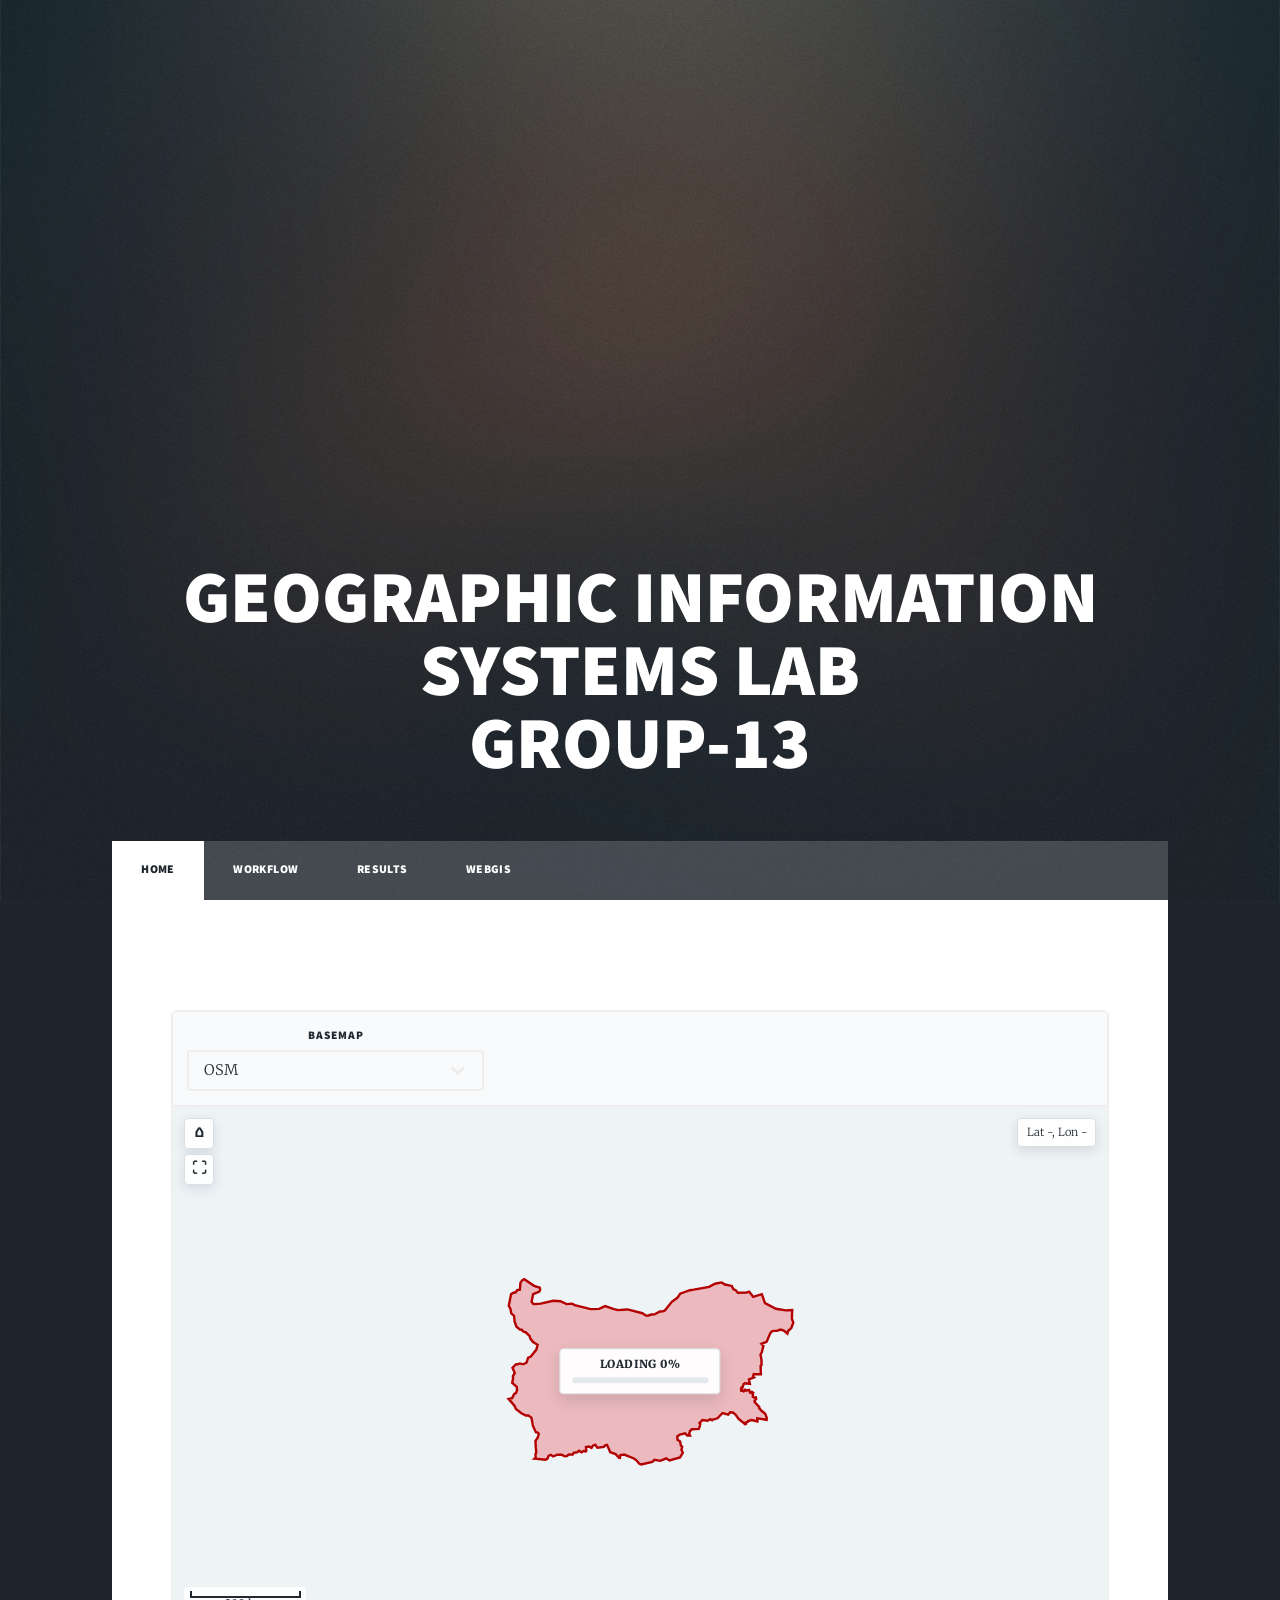
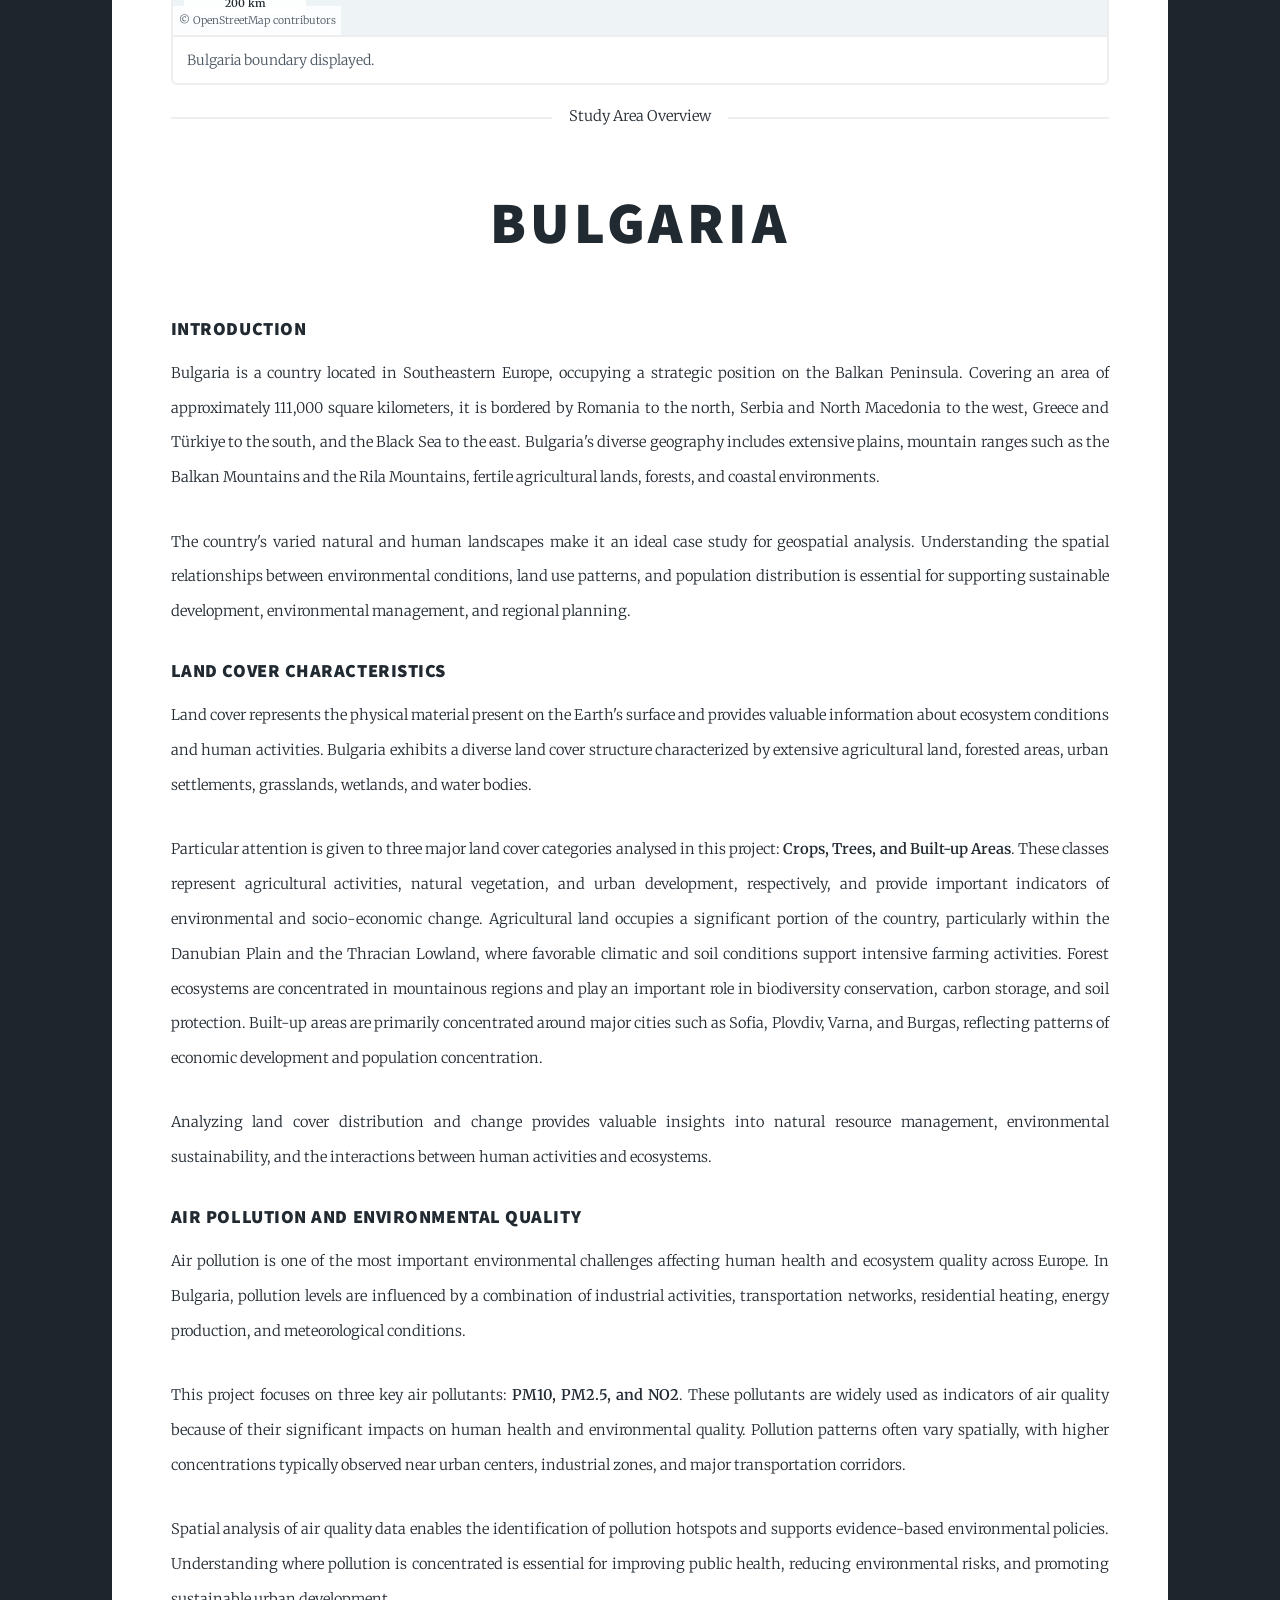
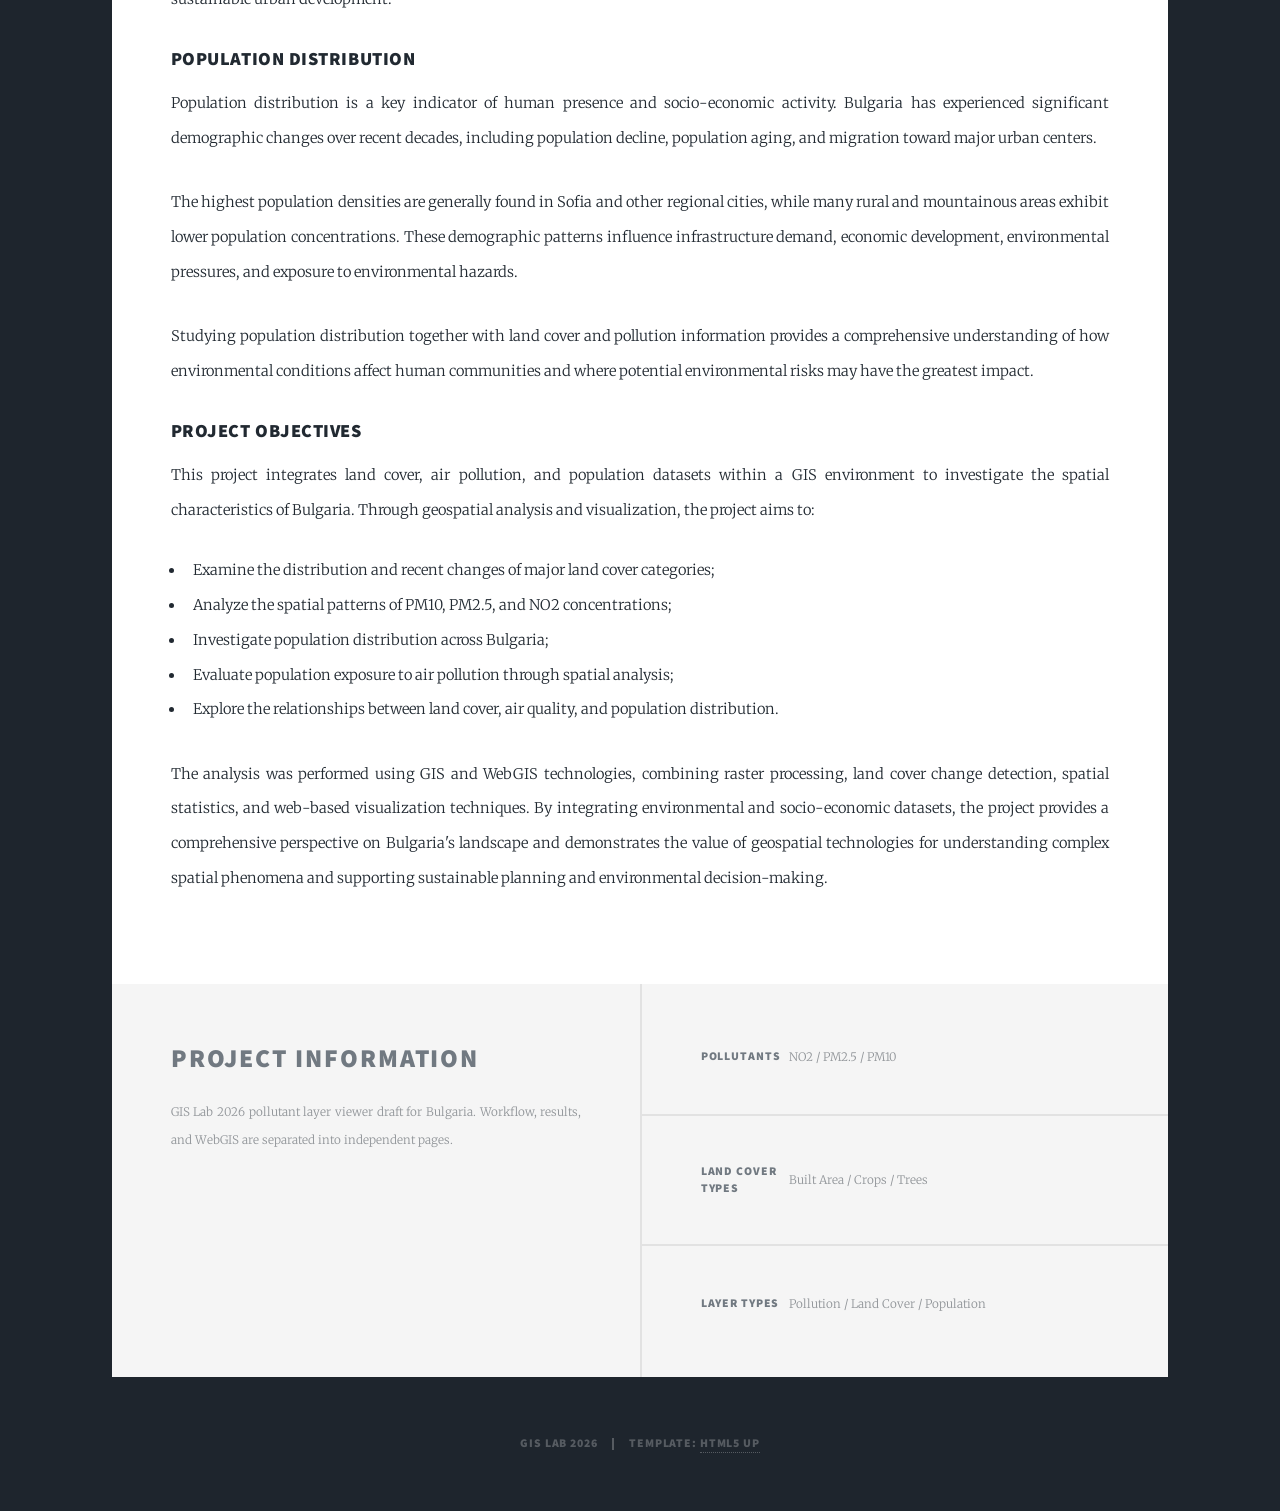
==== commit 9f2f7d4e: "Fix home boundary loading from local file" ====
--- a/index.html
+++ b/index.html
@@ -10,7 +10,7 @@
 		<meta charset="utf-8" />
 		<meta name="viewport" content="width=device-width, initial-scale=1, user-scalable=no" />
 		<link rel="stylesheet" href="assets/css/main.css" />
-		<link rel="stylesheet" href="assets/css/custom.css?v=20260607-home-workflow" />
+		<link rel="stylesheet" href="assets/css/custom.css?v=20260607-home-boundary-map" />
 		<noscript><link rel="stylesheet" href="assets/css/noscript.css" /></noscript>
 	</head>
 	<body class="is-preload">
@@ -46,14 +46,8 @@
 										<option value="satellite">Satellite</option>
 									</select>
 								</label>
-								<label for="home-layer" class="home-layer-control" hidden>
-									Layer
-									<select id="home-layer" class="layer-select">
-										<option value="none">None</option>
-									</select>
-								</label>
 							</div>
-							<div class="pollutant-map home-map" id="home-map" data-map-center-lat="42.7661" data-map-center-lng="25.2383" data-map-zoom="6" data-empty-status="Bulgaria geographic location."></div>
+							<div class="pollutant-map home-map" id="home-map" data-map-center-lat="42.7661" data-map-center-lng="25.2383" data-map-zoom="6" data-boundary-url="assets/data/home/bulgaria-boundary.geojson" data-boundary-label="Bulgaria boundary" data-empty-status="Bulgaria boundary displayed."></div>
 							<p class="map-status">Bulgaria geographic location.</p>
 						</div>
 					</section>
@@ -129,7 +123,8 @@
 		<script src="assets/js/breakpoints.min.js"></script>
 		<script src="assets/js/util.js"></script>
 		<script src="assets/js/main.js"></script>
-		<script src="assets/js/map-demo.js?v=20260607-home-location-map"></script>
+		<script src="assets/data/home/bulgaria-boundary.js?v=20260607-home-boundary-inline"></script>
+		<script src="assets/js/map-demo.js?v=20260607-home-boundary-inline"></script>
 
 	</body>
 </html>
--- a/assets/css/custom.css
+++ b/assets/css/custom.css
@@ -568,6 +568,10 @@
 	margin-top: 2rem;
 }
 
+.pollutant-output-grid > .pollutant-result-column {
+	margin-top: 0;
+}
+
 .result-empty-note {
 	align-items: center;
 	background: #f4f7f9;
@@ -628,7 +632,15 @@
 }
 
 .result-image-viewer .output-image {
+	box-sizing: border-box;
 	cursor: zoom-in;
+	height: 18rem;
+	max-height: none;
+	object-fit: contain;
+}
+
+.population-analysis-section .result-image-viewer .output-image {
+	height: 12.5rem;
 }
 
 .result-image-actions {
@@ -682,6 +694,8 @@
 	border-spacing: 0;
 	min-width: 34rem;
 	overflow: hidden;
+	table-layout: fixed;
+	width: 100%;
 }
 
 .landcover-stat-table caption {
@@ -697,10 +711,40 @@
 	text-transform: none;
 }
 
+.landcover-stat-table th,
+.landcover-stat-table td {
+	box-sizing: border-box;
+	height: 2.15rem;
+	line-height: 1.18;
+	vertical-align: middle;
+}
+
+.landcover-stat-table tbody td {
+	white-space: nowrap;
+}
+
+.landcover-stat-table th:nth-child(1),
+.landcover-stat-table td:nth-child(1) {
+	width: 36%;
+}
+
+.landcover-stat-table th:nth-child(2),
+.landcover-stat-table td:nth-child(2),
+.landcover-stat-table th:nth-child(3),
+.landcover-stat-table td:nth-child(3) {
+	width: 22%;
+}
+
+.landcover-stat-table th:nth-child(4),
+.landcover-stat-table td:nth-child(4) {
+	width: 20%;
+}
+
 .landcover-stat-table thead th {
 	background: #4a76c4;
 	border-bottom: solid 2px #c5cfe0;
 	color: #ffffff;
+	height: 3.15rem;
 }
 
 .landcover-stat-table .stat-section-label th {
@@ -709,6 +753,8 @@
 	font-size: 0.72rem;
 	font-weight: 900;
 	letter-spacing: 0;
+	height: 1.55rem;
+	line-height: 1.1;
 	padding-top: 0.5rem;
 	text-transform: none;
 }
@@ -846,6 +892,14 @@
 		max-height: 16rem;
 	}
 
+	.result-image-viewer .output-image {
+		height: 16rem;
+	}
+
+	.population-analysis-section .result-image-viewer .output-image {
+		height: 11rem;
+	}
+
 	.home-location-map .pollutant-map {
 		height: 30rem;
 	}
